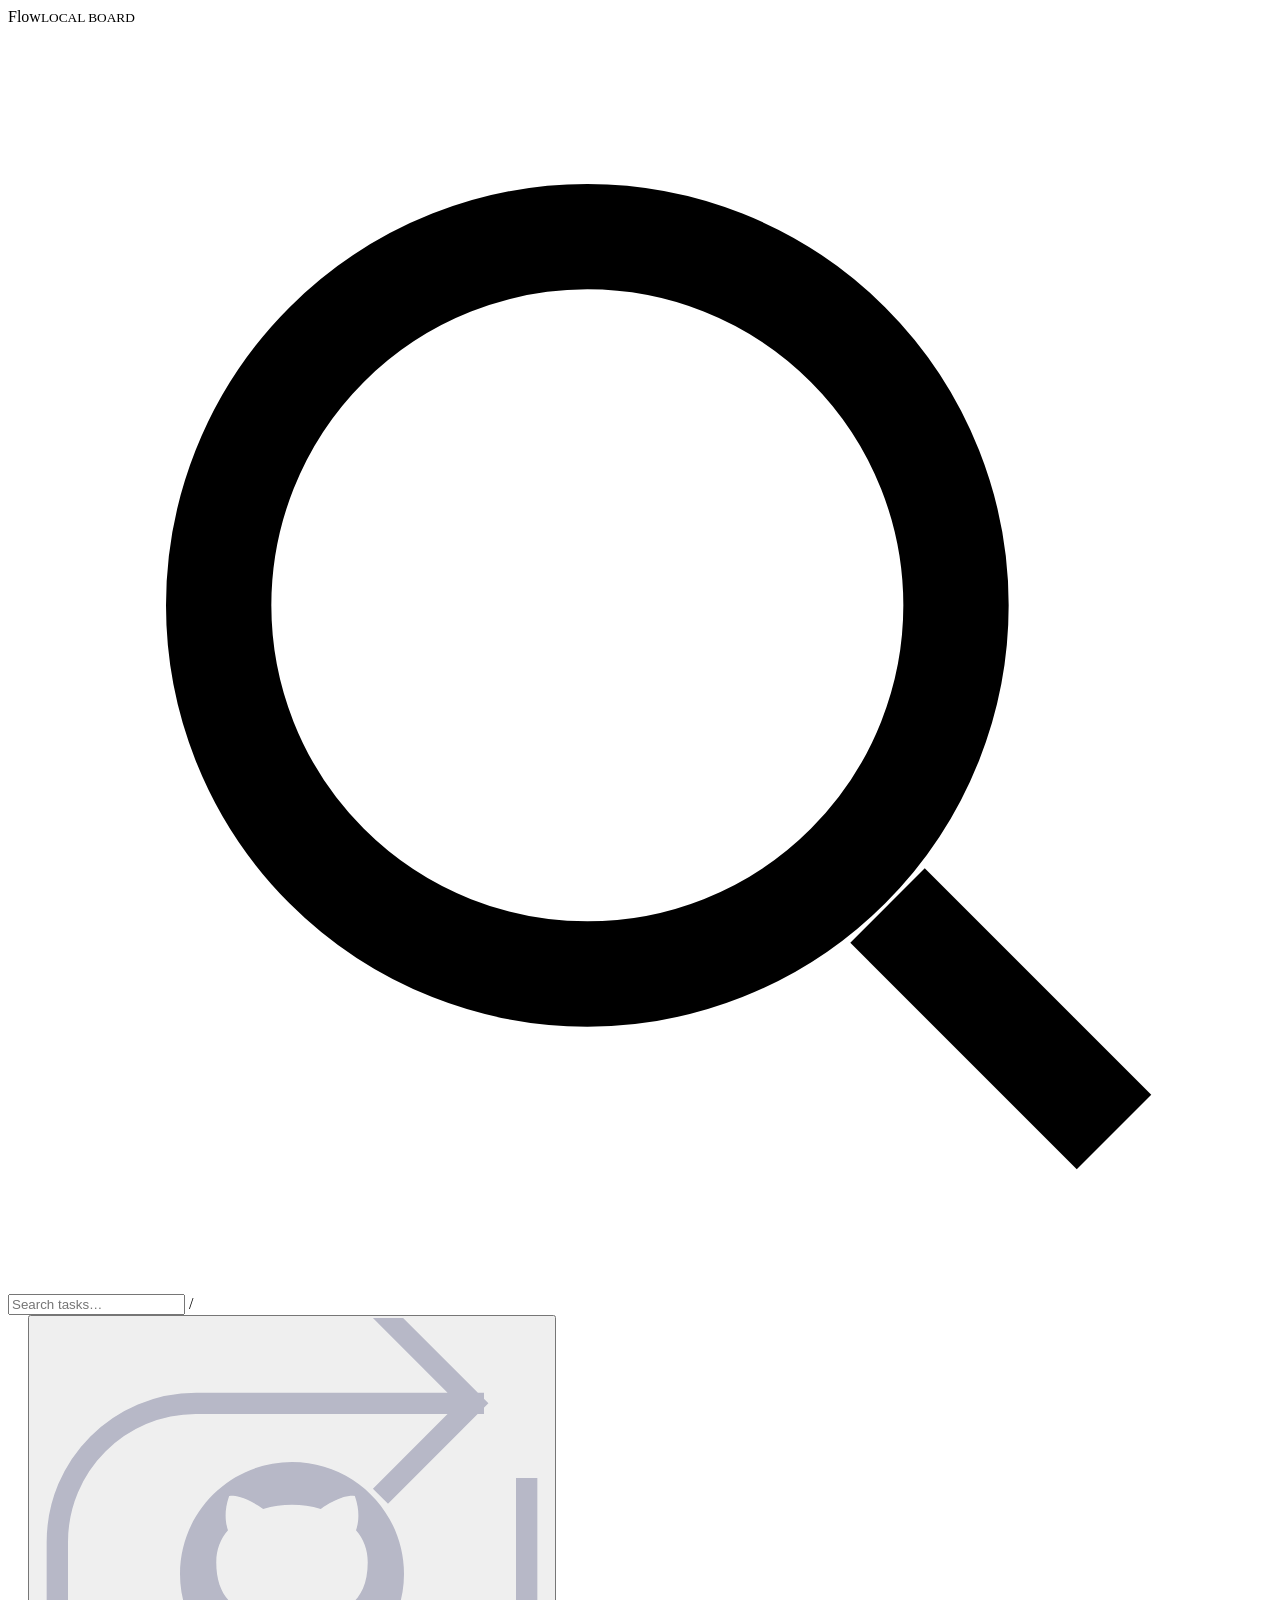
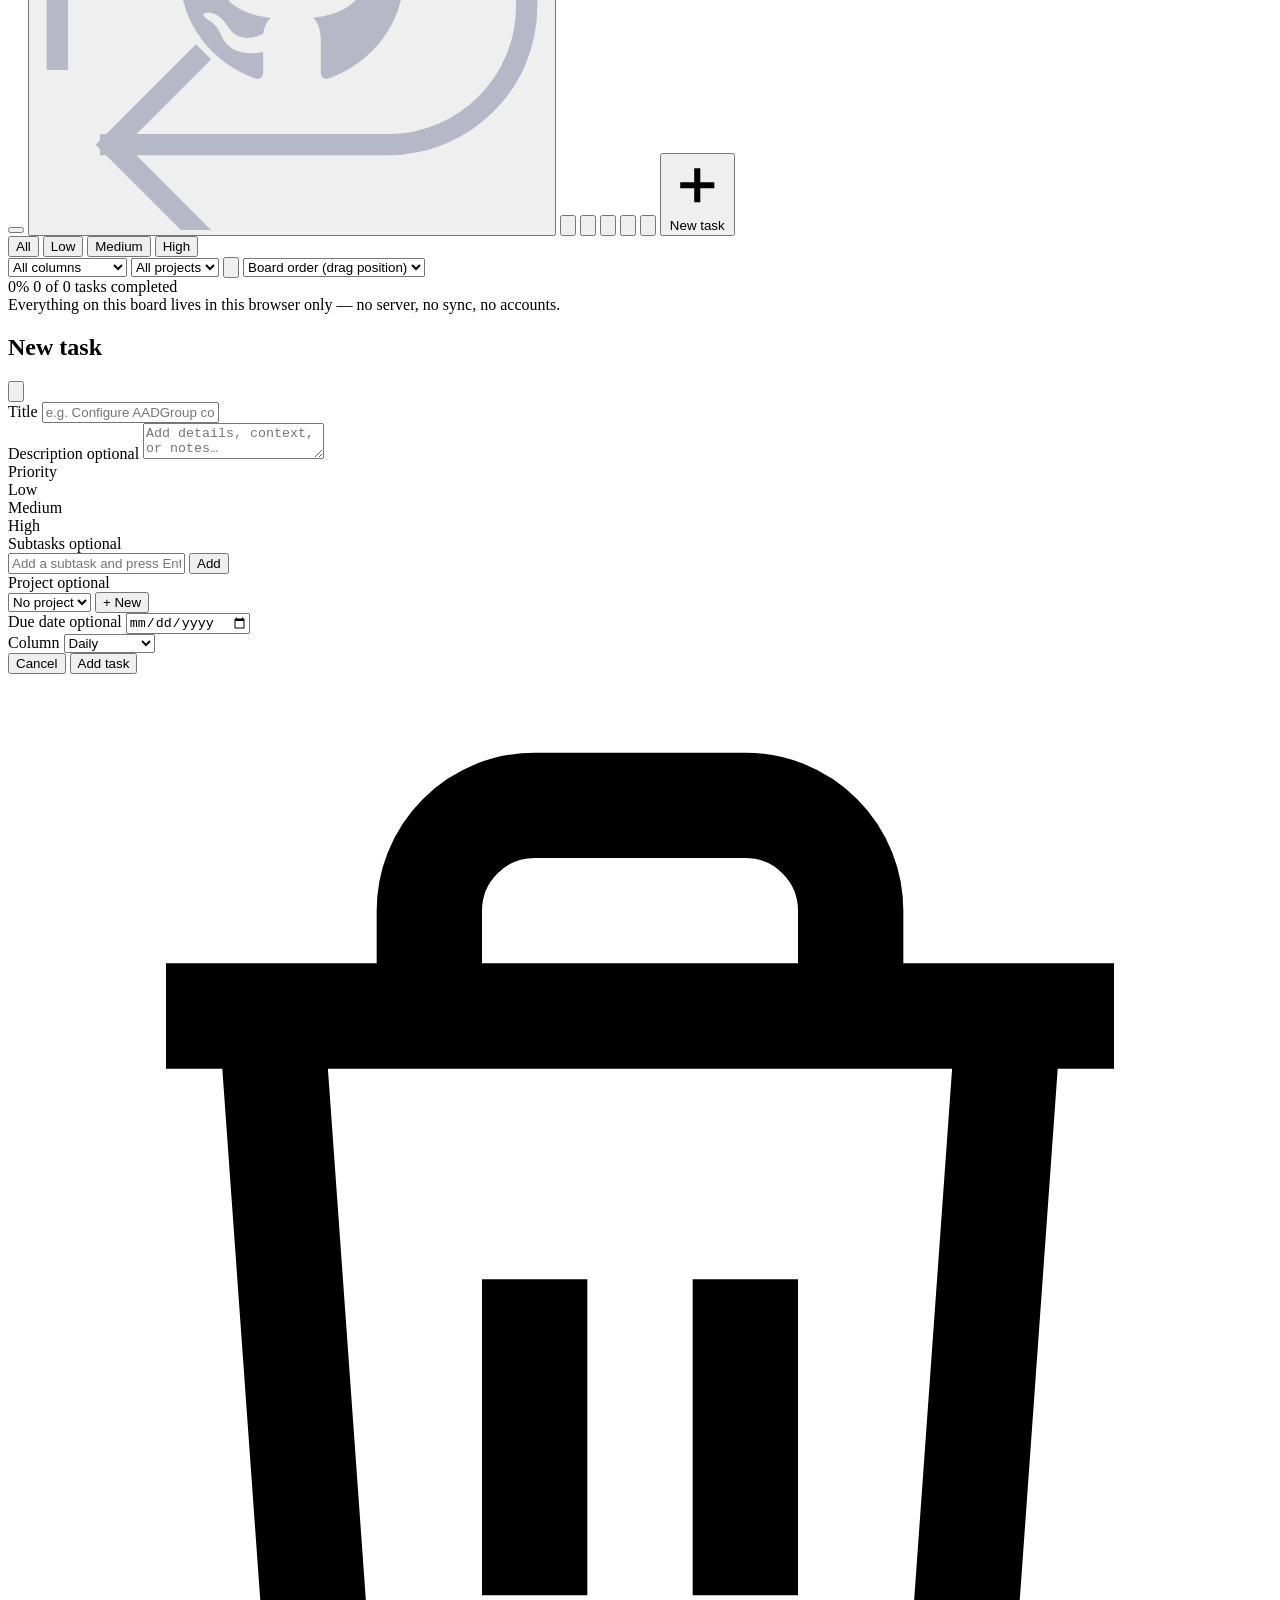
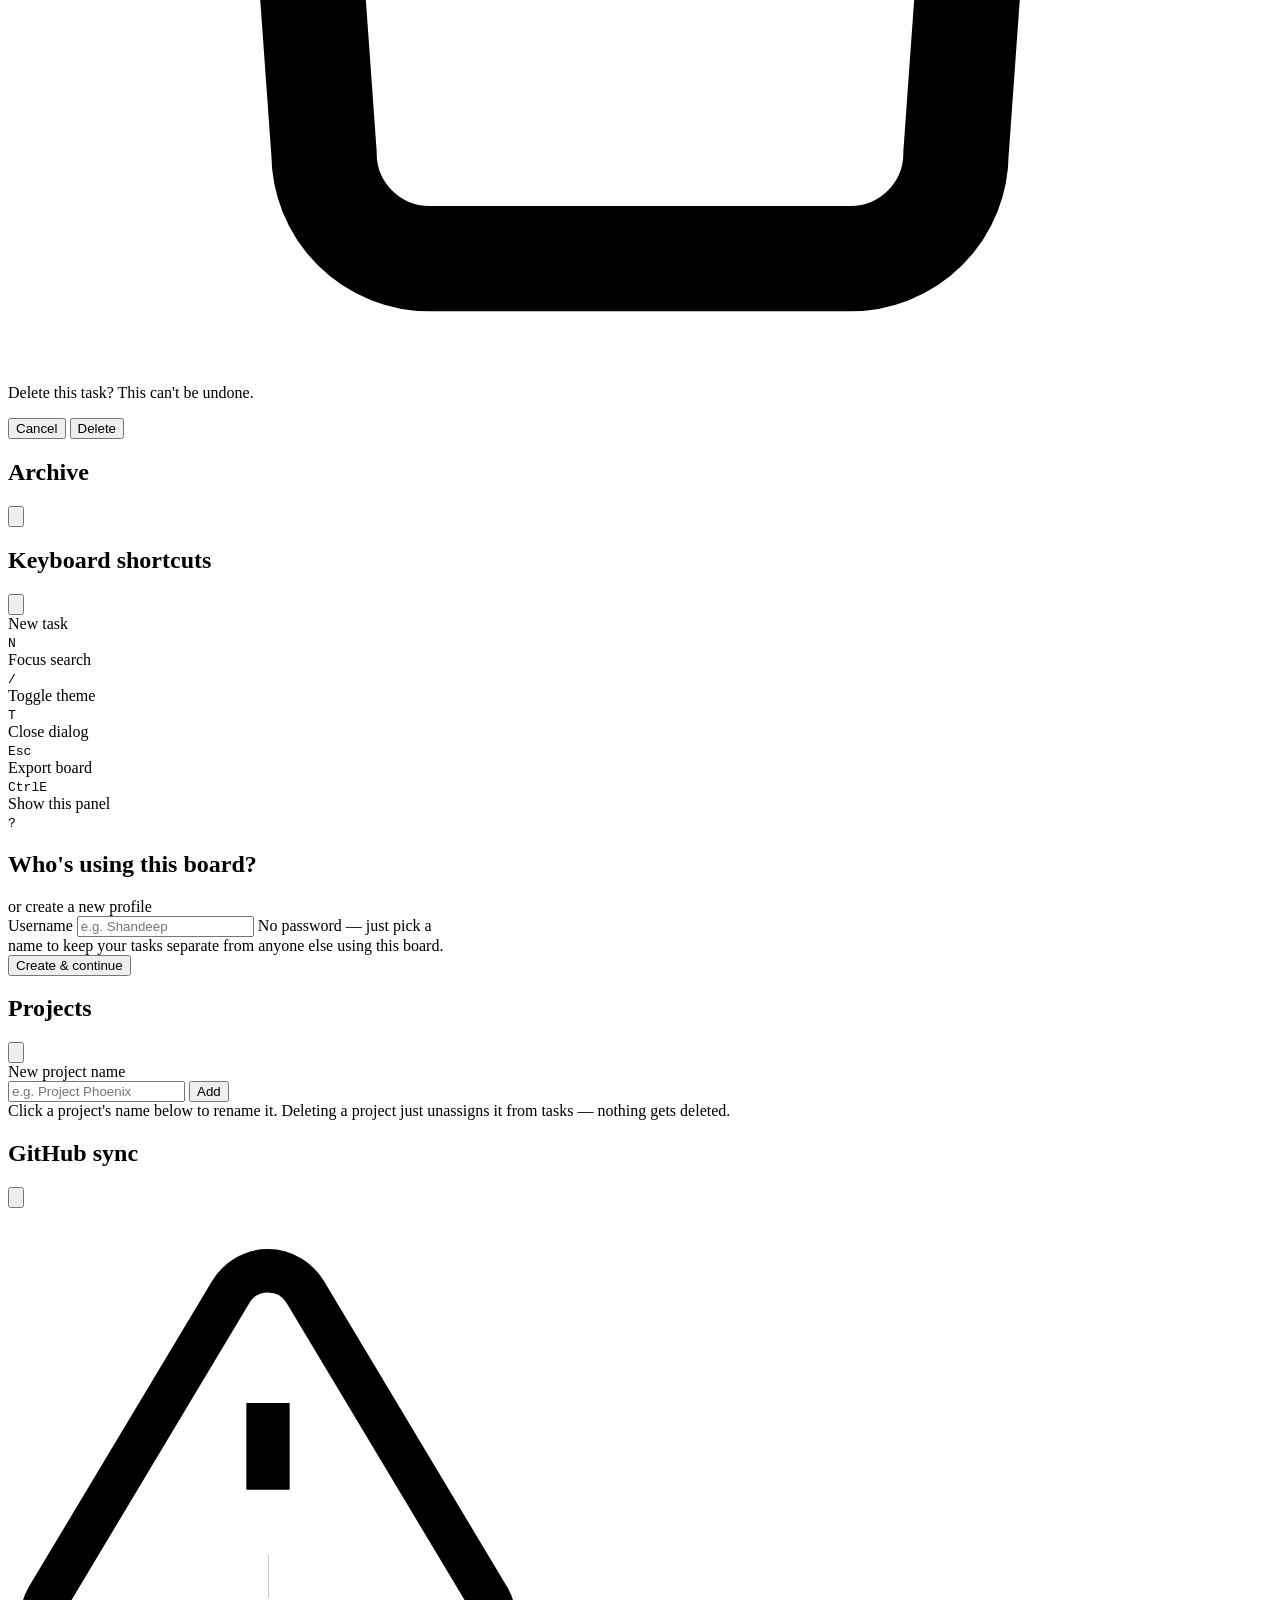
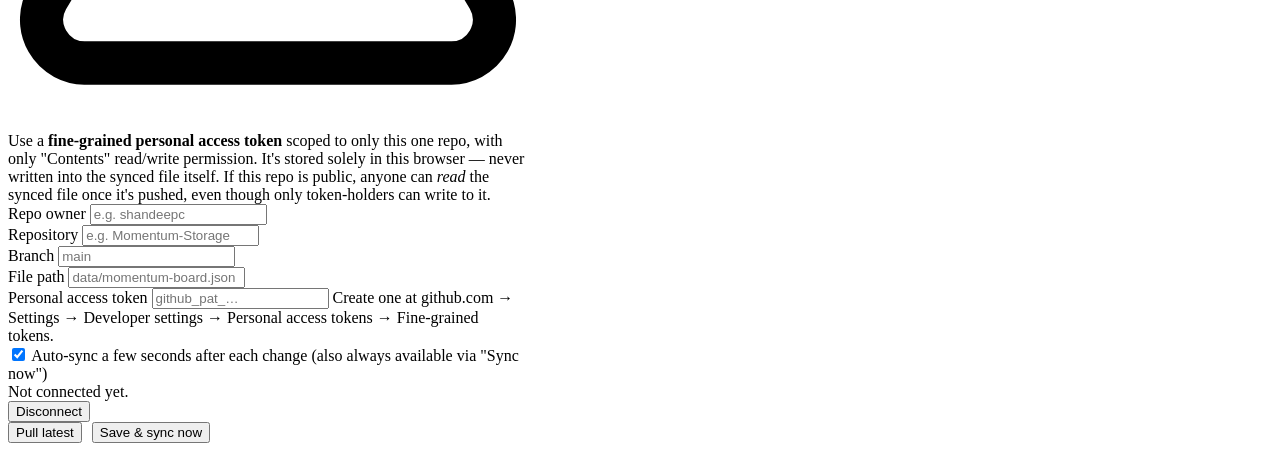
==== index.html @ 3d2cc9f2 "Add files via upload" ====
<!DOCTYPE html>
<html lang="en">
<head>
<meta charset="UTF-8">
<meta name="viewport" content="width=device-width, initial-scale=1.0, viewport-fit=cover">
<title>Flow - Daily Task Board</title>
<!-- <link rel="icon" type="image/x-icon" href="./images/favicon.ico"> -->
<meta name="description" content="A local, offline Kanban-style to-do board.">
<link rel="stylesheet" href="./style.css">
<link rel="stylesheet" href="./custom-ui.css">
</head>
<body data-theme="dark">

<!-- ============ Top bar ============ -->
<header class="topbar">
  <div class="brand"><span class="mark"></span>Flow<small>LOCAL BOARD</small></div>

  <div class="search-wrap">
    <svg viewBox="0 0 24 24" fill="none" stroke="currentColor" stroke-width="2"><circle cx="11" cy="11" r="7"/><path d="M21 21l-4.3-4.3"/></svg>
    <input type="text" id="searchInput" placeholder="Search tasks…" autocomplete="off">
    <span class="kbd-hint">/</span>
  </div>

  <div class="topbar-actions">
    <button class="profile-chip" id="profileChipBtn" title="Switch user">
      <span class="profile-avatar" id="profileChipAvatar"></span>
      <span class="pname" id="profileChipName"></span>
    </button>
    <button class="icon-btn" id="syncBtn" title="GitHub sync settings">
      <!-- <svg viewBox="0 0 24 24" fill="none" stroke="currentColor" stroke-width="2"><path d="M18.36 5.64a9 9 0 1 1-12.73 0"/><path d="M12 3v9"/></svg> -->
       <!-- <svg width="800px" height="800px" viewBox="0 0 24 24" xmlns="http://www.w3.org/2000/svg">
  <path fill="none" stroke="currentColor" stroke-width="2" d="M5,19 L16,19 C19.866,19 23,15.866 23,12 L23,9 M8,15 L4,19 L8,23 M19,5 L8,5 C4.134,5 1,8.134 1,12 L1,15 M16,1 L20,5 L16,9"/>
</svg> -->
<svg width="512" height="512" viewBox="0 0 24 24" xmlns="http://www.w3.org/2000/svg">
  <!-- Sync arrows (moved farther from the center) -->
  <path
    fill="none"
    stroke="#b7b8c7"
    stroke-width="1"
    stroke-linecap="square"
    stroke-linejoin="miter"
    d="M3.5,20
       L16.5,20
       C20.09,20 23,17.09 23,13.5
       L23,8
       M7.5,16
       L3.5,20
       L7.5,24
       M20.5,4
       L7.5,4
       C3.91,4 1,6.91 1,10.5
       L1,16
       M16.5,0
       L20.5,4
       L16.5,8"/>

  <!-- GitHub mark -->
  <g transform="translate(12 12) scale(0.05)">
    <path
      fill="#b7b8c7"
      d="
        M0,-105
        C-58,-105 -105,-58 -105,0
        C-105,46 -75,84 -34,98
        C-29,99 -27,96 -27,92
        L-27,73
        C-59,80 -66,58 -66,58
        C-71,46 -79,43 -79,43
        C-89,36 -78,36 -78,36
        C-67,37 -61,48 -61,48
        C-51,65 -35,60 -27,56
        C-26,49 -23,44 -20,41
        C-45,38 -71,29 -71,-11
        C-71,-23 -67,-33 -60,-41
        C-61,-44 -65,-56 -59,-73
        C-59,-73 -49,-76 -27,-61
        C-18,-64 -9,-65 0,-65
        C9,-65 18,-64 27,-61
        C49,-76 59,-73 59,-73
        C65,-56 61,-44 60,-41
        C67,-33 71,-23 71,-11
        C71,29 45,38 20,41
        C24,45 27,52 27,63
        L27,92
        C27,96 29,99 34,98
        C75,84 105,46 105,0
        C105,-58 58,-105 0,-105
        Z"/>
  </g>
</svg>

      <span class="sync-dot" id="syncDot"></span>
    </button>
    
    <button class="icon-btn" id="shortcutsBtn" title="Keyboard shortcuts">
      <svg viewBox="0 0 24 24" fill="none" stroke="currentColor" stroke-width="2"><rect x="2" y="5" width="20" height="14" rx="2"/><path d="M6 9h.01M10 9h.01M14 9h.01M18 9h.01M6 13h.01M18 13h.01M8 13h8"/></svg>
    </button>
    <button class="icon-btn" id="importBtn" title="Import JSON">
      <svg viewBox="0 0 24 24" fill="none" stroke="currentColor" stroke-width="2"><path d="M12 3v12"/><path d="M7 10l5 5 5-5"/><path d="M4 21h16"/></svg>
    </button>
    <button class="icon-btn" id="exportBtn" title="Export JSON">
      <svg viewBox="0 0 24 24" fill="none" stroke="currentColor" stroke-width="2"><path d="M12 21V9"/><path d="M7 14l5-5 5 5"/><path d="M4 3h16"/></svg>
    </button>
    <button class="icon-btn" id="archiveBtn" title="Archive">
      <svg viewBox="0 0 24 24" fill="none" stroke="currentColor" stroke-width="2"><rect x="2" y="4" width="20" height="5" rx="1"/><path d="M4 9v9a2 2 0 0 0 2 2h12a2 2 0 0 0 2-2V9"/><path d="M10 13h4"/></svg>
    </button>
    <button class="icon-btn" id="themeBtn" title="Toggle theme">
      <svg viewBox="0 0 24 24" fill="none" stroke="currentColor" stroke-width="2"><path d="M21 12.79A9 9 0 1 1 11.21 3 7 7 0 0 0 21 12.79z"/></svg>
    </button>
    <button class="btn primary" id="newTaskBtn">
      <svg viewBox="0 0 24 24" fill="none" stroke="currentColor" stroke-width="2.5"><path d="M12 5v14M5 12h14"/></svg>
      New task
    </button>
  </div>
</header>

<!-- ============ Toolbar (filters/sort) ============ -->
<div class="toolbar">
  <div class="seg" id="priorityFilterSeg">
    <button data-val="all" class="active">All</button>
    <button data-val="low">Low</button>
    <button data-val="medium">Medium</button>
    <button data-val="high">High</button>
  </div>

  <select class="select" id="statusFilterSelect">
    <option value="all">All columns</option>
    <option value="daily">Daily only</option>
    <option value="inprogress">In Progress only</option>
    <option value="completed">Completed only</option>
  </select>

  <select class="select" id="projectFilterSelect">
    <option value="all">All projects</option>
    <option value="none">No project</option>
  </select>
  <button class="icon-btn" id="manageProjectsBtn" title="Manage projects">
    <svg viewBox="0 0 24 24" fill="none" stroke="currentColor" stroke-width="2"><path d="M3 7v10a2 2 0 0 0 2 2h14a2 2 0 0 0 2-2V9a2 2 0 0 0-2-2h-8l-2-2H5a2 2 0 0 0-2 2z"/><path d="M12 11v4M10 13h4"/></svg>
  </button>

  <select class="select" id="sortSelect">
    <option value="manual">Board order (drag position)</option>
    <option value="created_desc">Newest created</option>
    <option value="created_asc">Oldest created</option>
    <option value="due_asc">Due date ↑</option>
    <option value="due_desc">Due date ↓</option>
    <option value="priority_desc">Priority: High → Low</option>
    <option value="priority_asc">Priority: Low → High</option>
  </select>

  <div class="toolbar-spacer"></div>
  <span class="result-count" id="resultCount"></span>
</div>

<!-- ============ Overall progress ============ -->
<div class="overall-progress" id="overallProgress">
  <div class="op-track">
    <div class="op-fill" id="opFill" style="width:0%"></div>
  </div>
  <div class="op-info">
    <span class="op-pct" id="opPct">0%</span>
    <span class="op-stats" id="opStats">0 of 0 tasks completed</span>
  </div>
</div>

<!-- ============ Board ============ -->
<main class="board-scroll">
  <div class="board" id="board">
    <!-- Columns injected by JS -->
  </div>
</main>

<div class="footer-note">Everything on this board lives in this browser only — no server, no sync, no accounts.</div>

<!-- ============ Task Modal (Add/Edit) ============ -->
<div class="modal-overlay" id="taskModalOverlay">
  <div class="modal" role="dialog" aria-modal="true">
    <div class="modal-head">
      <h2 id="taskModalTitle">New task</h2>
      <button class="icon-btn" id="taskModalClose"><svg viewBox="0 0 24 24" fill="none" stroke="currentColor" stroke-width="2"><path d="M18 6L6 18M6 6l12 12"/></svg></button>
    </div>
    <form id="taskForm">
      <div class="modal-body">
        <div class="field">
          <label for="titleInput">Title</label>
          <input type="text" id="titleInput" maxlength="120" placeholder="e.g. Configure AADGroup connector auth" required>
        </div>
        <div class="field">
          <label for="descInput">Description <span class="hint">optional</span></label>
          <textarea id="descInput" maxlength="1000" placeholder="Add details, context, or notes…"></textarea>
        </div>
        <div class="field">
          <label>Priority</label>
          <div class="pri-select" id="priSelect">
            <div class="pri-opt low" data-val="low">Low</div>
            <div class="pri-opt medium active" data-val="medium">Medium</div>
            <div class="pri-opt high" data-val="high">High</div>
          </div>
        </div>
        <div class="field">
          <label>Subtasks <span class="hint" id="subtaskProgressHint">optional</span></label>
          <div class="subtask-editor">
            <div class="subtask-list" id="subtaskList"></div>
            <div class="subtask-add-row">
              <input type="text" id="subtaskInput" maxlength="200" placeholder="Add a subtask and press Enter…">
              <button type="button" class="btn ghost" id="subtaskAddBtn">Add</button>
            </div>
          </div>
        </div>
        <div class="field">
          <label for="projectInput">Project <span class="hint">optional</span></label>
          <div class="project-field-row">
            <select id="projectInput">
              <option value="">No project</option>
            </select>
            <button type="button" class="btn ghost" id="projectAddInlineBtn">+ New</button>
          </div>
          <div class="subtask-add-row" id="projectNewRow" style="display:none;">
            <input type="text" id="newProjectInlineInput" maxlength="60" placeholder="New project name…">
            <button type="button" class="btn ghost" id="projectNewConfirmBtn">Add</button>
          </div>
        </div>
        <div class="row2">
          <div class="field">
            <label for="dueInput">Due date <span class="hint">optional</span></label>
            <input type="date" id="dueInput" placeholder="yyyy/mm/dd">
          </div>
          <div class="field">
            <label for="statusInput">Column</label>
            <select id="statusInput">
              <option value="daily">Daily</option>
              <option value="inprogress">In Progress</option>
              <option value="completed">Completed</option>
            </select>
          </div>
        </div>
        <div class="meta-readout" id="metaReadout" style="display:none;"></div>
      </div>
      <div class="modal-foot">
        <button type="button" class="btn ghost" id="taskCancelBtn">Cancel</button>
        <button type="submit" class="btn primary" id="taskSaveBtn">Add task</button>
      </div>
    </form>
  </div>
</div>

<!-- ============ Confirm Delete Modal ============ -->
<div class="modal-overlay" id="confirmModalOverlay">
  <div class="modal small" role="dialog" aria-modal="true">
    <div class="modal-body" style="padding-top:26px;">
      <div class="confirm-icon"><svg viewBox="0 0 24 24" fill="none" stroke="currentColor" stroke-width="2"><path d="M3 6h18"/><path d="M8 6V4a2 2 0 0 1 2-2h4a2 2 0 0 1 2 2v2"/><path d="M19 6l-1 14a2 2 0 0 1-2 2H8a2 2 0 0 1-2-2L5 6"/><path d="M10 11v6M14 11v6"/></svg></div>
      <p class="confirm-text" id="confirmText">Delete this task? This can't be undone.</p>
    </div>
    <div class="modal-foot" style="justify-content:center;">
      <button type="button" class="btn ghost" id="confirmCancelBtn">Cancel</button>
      <button type="button" class="btn danger" id="confirmOkBtn">Delete</button>
    </div>
  </div>
</div>

<!-- ============ Archive Modal ============ -->
<div class="modal-overlay" id="archiveModalOverlay">
  <div class="modal" role="dialog" aria-modal="true" style="max-width:600px;">
    <div class="modal-head">
      <h2>Archive</h2>
      <button class="icon-btn" id="archiveModalClose"><svg viewBox="0 0 24 24" fill="none" stroke="currentColor" stroke-width="2"><path d="M18 6L6 18M6 6l12 12"/></svg></button>
    </div>
    <div class="modal-body" id="archiveList" style="gap:10px;"></div>
  </div>
</div>

<!-- ============ Shortcuts Modal ============ -->
<div class="modal-overlay" id="shortcutsModalOverlay">
  <div class="modal small" role="dialog" aria-modal="true">
    <div class="modal-head">
      <h2>Keyboard shortcuts</h2>
      <button class="icon-btn" id="shortcutsModalClose"><svg viewBox="0 0 24 24" fill="none" stroke="currentColor" stroke-width="2"><path d="M18 6L6 18M6 6l12 12"/></svg></button>
    </div>
    <div class="modal-body">
      <div class="shortcut-grid">
        <div class="shortcut-row"><span>New task</span><div class="keys"><kbd>N</kbd></div></div>
        <div class="shortcut-row"><span>Focus search</span><div class="keys"><kbd>/</kbd></div></div>
        <div class="shortcut-row"><span>Toggle theme</span><div class="keys"><kbd>T</kbd></div></div>
        <div class="shortcut-row"><span>Close dialog</span><div class="keys"><kbd>Esc</kbd></div></div>
        <div class="shortcut-row"><span>Export board</span><div class="keys"><kbd>Ctrl</kbd><kbd>E</kbd></div></div>
        <div class="shortcut-row"><span>Show this panel</span><div class="keys"><kbd>?</kbd></div></div>
      </div>
    </div>
  </div>
</div>

<!-- ============ Profile picker (no password — just a username) ============ -->
<div class="modal-overlay" id="profileModalOverlay">
  <div class="modal" role="dialog" aria-modal="true" style="max-width:440px;">
    <div class="modal-head">
      <h2>Who's using this board?</h2>
    </div>
    <div class="modal-body">
      <div class="profile-list" id="profileList"></div>
      <div class="profile-divider">or create a new profile</div>
      <div class="field">
        <label for="newUsernameInput">Username</label>
        <input type="text" id="newUsernameInput" maxlength="40" placeholder="e.g. Shandeep" autocomplete="off">
        <span class="hint">No password — just pick a name to keep your tasks separate from anyone else using this board.</span>
      </div>
    </div>
    <div class="modal-foot">
      <button type="button" class="btn ghost" id="profileCancelBtn" style="display:none;">Cancel</button>
      <button type="button" class="btn primary" id="profileContinueBtn">Create & continue</button>
    </div>
  </div>
</div>

<!-- ============ Manage Projects ============ -->
<div class="modal-overlay" id="projectsModalOverlay">
  <div class="modal small" role="dialog" aria-modal="true">
    <div class="modal-head">
      <h2>Projects</h2>
      <button class="icon-btn" id="projectsModalClose"><svg viewBox="0 0 24 24" fill="none" stroke="currentColor" stroke-width="2"><path d="M18 6L6 18M6 6l12 12"/></svg></button>
    </div>
    <div class="modal-body">
      <div class="project-list" id="projectManageList"></div>
      <div class="field">
        <label for="newProjectNameInput">New project name</label>
        <div class="project-field-row">
          <input type="text" id="newProjectNameInput" maxlength="60" placeholder="e.g. Project Phoenix" autocomplete="off">
          <button type="button" class="btn primary" id="addProjectBtn">Add</button>
        </div>
        <span class="hint">Click a project's name below to rename it. Deleting a project just unassigns it from tasks — nothing gets deleted.</span>
      </div>
    </div>
  </div>
</div>

<input type="file" id="importFileInput" accept="application/json" style="display:none;">
<div class="toast-wrap" id="toastWrap"></div>

<!-- ============ GitHub Sync settings ============ -->
<div class="modal-overlay" id="syncModalOverlay">
  <div class="modal" role="dialog" aria-modal="true" style="max-width:520px;">
    <div class="modal-head">
      <h2>GitHub sync</h2>
      <button class="icon-btn" id="syncModalClose"><svg viewBox="0 0 24 24" fill="none" stroke="currentColor" stroke-width="2"><path d="M18 6L6 18M6 6l12 12"/></svg></button>
    </div>
    <div class="modal-body">
      <div class="sync-warning">
        <svg viewBox="0 0 24 24" fill="none" stroke="currentColor" stroke-width="2"><path d="M10.29 3.86L1.82 18a2 2 0 0 0 1.71 3h16.94a2 2 0 0 0 1.71-3L13.71 3.86a2 2 0 0 0-3.42 0z"/><path d="M12 9v4M12 17h.01"/></svg>
        <span>Use a <b>fine-grained personal access token</b> scoped to only this one repo, with only "Contents" read/write permission. It's stored solely in this browser — never written into the synced file itself. If this repo is public, anyone can <i>read</i> the synced file once it's pushed, even though only token-holders can write to it.</span>
      </div>

      <div class="row2">
        <div class="field">
          <label for="ghOwnerInput">Repo owner</label>
          <input type="text" id="ghOwnerInput" placeholder="e.g. shandeepc" autocomplete="off">
        </div>
        <div class="field">
          <label for="ghRepoInput">Repository</label>
          <input type="text" id="ghRepoInput" placeholder="e.g. Momentum-Storage" autocomplete="off">
        </div>
      </div>
      <div class="row2">
        <div class="field">
          <label for="ghBranchInput">Branch</label>
          <input type="text" id="ghBranchInput" placeholder="main" autocomplete="off">
        </div>
        <div class="field">
          <label for="ghPathInput">File path</label>
          <input type="text" id="ghPathInput" placeholder="data/momentum-board.json" autocomplete="off">
        </div>
      </div>
      <div class="field">
        <label for="ghTokenInput">Personal access token</label>
        <input type="password" id="ghTokenInput" placeholder="github_pat_…" autocomplete="off">
        <span class="hint">Create one at github.com → Settings → Developer settings → 
          Personal access tokens → Fine-grained tokens.</span>
      </div>
      <label class="sync-toggle-row">
        <input type="checkbox" id="ghAutoSyncInput" checked>
        <span>Auto-sync a few seconds after each change (also always available via "Sync now")</span>
      </label>

      <div class="sync-status-line" id="syncStatusLine">Not connected yet.</div>
    </div>
    <div class="modal-foot" style="justify-content:space-between;">
      <button type="button" class="btn danger" id="ghDisconnectBtn">Disconnect</button>
      <div style="display:flex; gap:10px;">
        <button type="button" class="btn ghost" id="ghPullBtn">Pull latest</button>
        <button type="button" class="btn primary" id="ghSaveBtn">Save & sync now</button>
      </div>
    </div>
  </div>
</div>

<script src="./custom-ui.js"></script>
<script src="./script.js"></script>
</body>
</html>
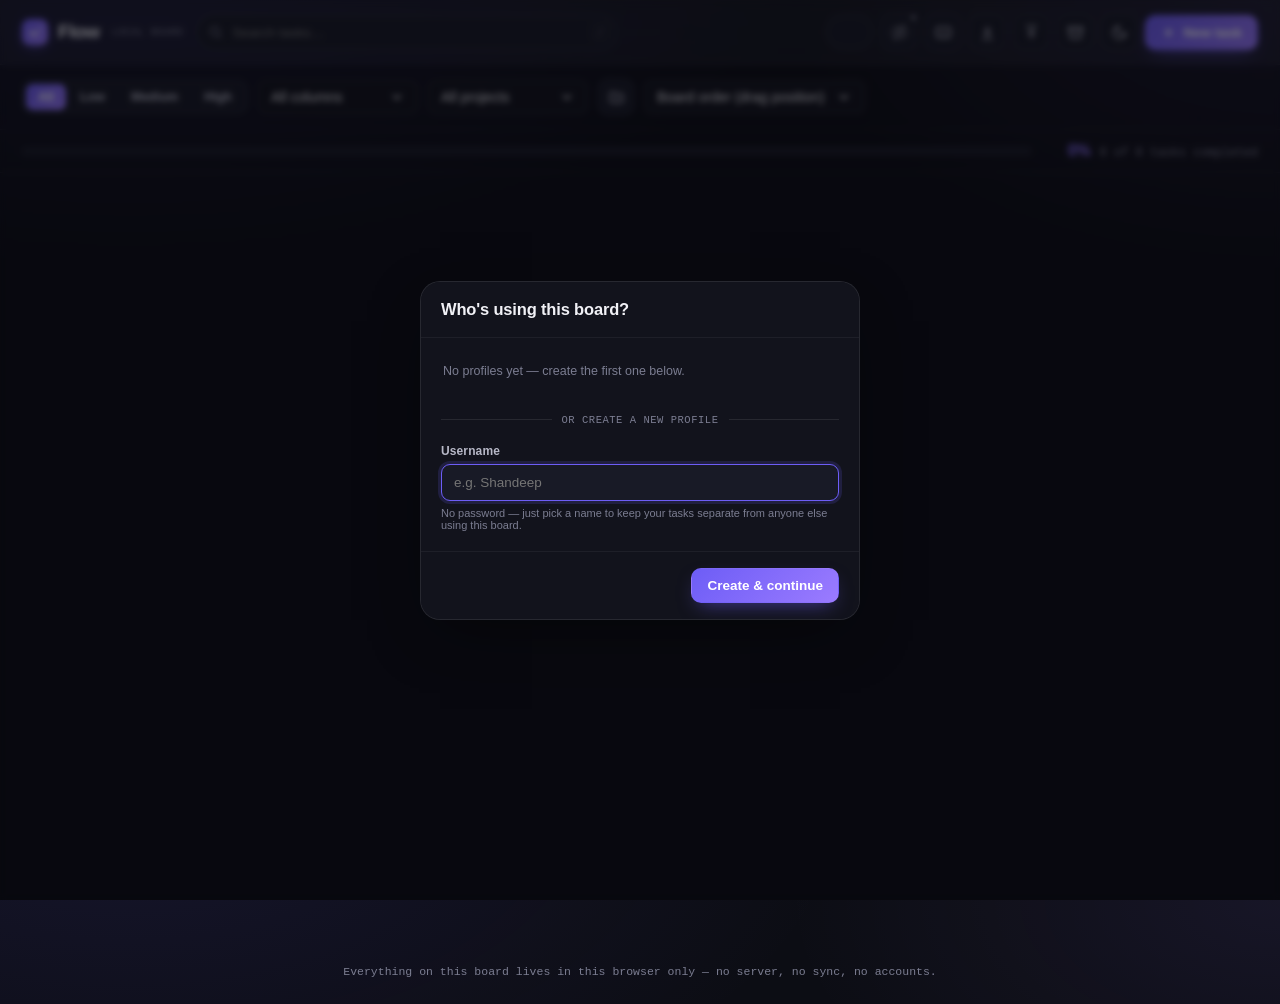
==== commit 37d0383e: "Update stylesheet and script paths in index.html" ====
--- a/index.html
+++ b/index.html
@@ -6,8 +6,8 @@
 <title>Flow - Daily Task Board</title>
 <!-- <link rel="icon" type="image/x-icon" href="./images/favicon.ico"> -->
 <meta name="description" content="A local, offline Kanban-style to-do board.">
-<link rel="stylesheet" href="./style.css">
-<link rel="stylesheet" href="./custom-ui.css">
+<link rel="stylesheet" href="./css/style.css">
+<link rel="stylesheet" href="./css/custom-ui.css">
 </head>
 <body data-theme="dark">
 
@@ -391,7 +391,7 @@
   </div>
 </div>
 
-<script src="./custom-ui.js"></script>
-<script src="./script.js"></script>
+<script src="./js/custom-ui.js"></script>
+<script src="./js/script.js"></script>
 </body>
 </html>
--- a/css/style.css
+++ b/css/style.css
@@ -0,0 +1,766 @@
+/* ============================================================
+   FLOW — Design tokens
+   A quiet, premium productivity surface. Deep indigo/violet
+   system on dark, soft neutral on light. Priority is the only
+   place color gets loud.
+   ============================================================ */
+:root{
+  --accent-1:#6D5DF6;
+  --accent-2:#9B7BFF;
+  --accent-grad: linear-gradient(135deg, var(--accent-1), var(--accent-2));
+
+  --low:#1FBF88;
+  --med:#F5A623;
+  --high:#F0475C;
+
+  --low-bg: rgba(31,191,136,.14);
+  --med-bg: rgba(245,166,35,.14);
+  --high-bg: rgba(240,71,92,.14);
+
+  --radius-sm: 8px;
+  --radius-md: 14px;
+  --radius-lg: 20px;
+
+  --font-display: -apple-system, "Segoe UI Variable", "Segoe UI", "Helvetica Neue", Arial, sans-serif;
+  --font-body: -apple-system, "Segoe UI", "Helvetica Neue", Arial, sans-serif;
+  --font-mono: "SF Mono", "Cascadia Code", "JetBrains Mono", Consolas, "Courier New", monospace;
+
+  --dur-fast: 140ms;
+  --dur-med: 240ms;
+  --ease: cubic-bezier(.22,.68,0,1);
+}
+
+[data-theme="dark"]{
+  --bg-0:#0C0D14;
+  --bg-1:#12131C;
+  --bg-2:#181A26;
+  --glass: rgba(255,255,255,.045);
+  --glass-strong: rgba(255,255,255,.08);
+  --border: rgba(255,255,255,.09);
+  --border-soft: rgba(255,255,255,.05);
+  --text-0:#F1F1F6;
+  --text-1:#B7B8C7;
+  --text-2:#7B7D91;
+  --shadow: 0 20px 60px -20px rgba(0,0,0,.6);
+  --shadow-sm: 0 8px 24px -12px rgba(0,0,0,.5);
+  color-scheme: dark;
+}
+
+[data-theme="light"]{
+  --bg-0:#F3F3F8;
+  --bg-1:#FFFFFF;
+  --bg-2:#F8F8FC;
+  --glass: rgba(255,255,255,.7);
+  --glass-strong: rgba(255,255,255,.9);
+  --border: rgba(20,20,40,.08);
+  --border-soft: rgba(20,20,40,.05);
+  --text-0:#191A23;
+  --text-1:#5C5D6E;
+  --text-2:#9394A3;
+  --shadow: 0 20px 50px -22px rgba(30,20,70,.22);
+  --shadow-sm: 0 8px 20px -10px rgba(30,20,70,.15);
+  color-scheme: light;
+}
+
+*{box-sizing:border-box;}
+html,body{height:100%;}
+body{
+  margin:0;
+  background:
+    radial-gradient(1200px 600px at 10% -10%, rgba(109,93,246,.10), transparent 60%),
+    radial-gradient(900px 500px at 100% 0%, rgba(155,123,255,.08), transparent 55%),
+    var(--bg-0);
+  color:var(--text-0);
+  font-family:var(--font-body);
+  -webkit-font-smoothing:antialiased;
+  min-height:100vh;
+  transition:background var(--dur-med) var(--ease), color var(--dur-med) var(--ease);
+}
+@media (prefers-reduced-motion: reduce){
+  *{animation-duration:.001ms !important; transition-duration:.001ms !important;}
+}
+
+button{font-family:inherit;}
+a{color:inherit;}
+
+::selection{ background: var(--accent-1); color:#fff; }
+
+/* Scrollbars */
+::-webkit-scrollbar{ width:9px; height:9px; }
+::-webkit-scrollbar-track{ background:transparent; }
+::-webkit-scrollbar-thumb{ background:var(--border); border-radius:99px; }
+::-webkit-scrollbar-thumb:hover{ background:var(--text-2); }
+
+/* ============ Top bar ============ */
+.topbar{
+  position:sticky; top:0; z-index:40;
+  display:flex; align-items:center; gap:14px;
+  padding:14px 22px;
+  backdrop-filter:blur(16px) saturate(140%);
+  -webkit-backdrop-filter:blur(16px) saturate(140%);
+  background:var(--glass);
+  border-bottom:1px solid var(--border-soft);
+}
+.brand{
+  display:flex; align-items:center; gap:10px;
+  font-family:var(--font-display);
+  font-weight:800; font-size:19px; letter-spacing:-.02em;
+  white-space:nowrap;
+}
+.brand .mark{
+  width:26px; height:26px; border-radius:8px;
+  background:var(--accent-grad);
+  position:relative; flex:none;
+  box-shadow:0 4px 14px -4px rgba(109,93,246,.7);
+}
+.brand .mark::after{
+  content:"";
+  position:absolute; inset:7px;
+  border-radius:3px;
+  background:rgba(255,255,255,.9);
+  clip-path:polygon(0 45%,35% 45%,50% 70%,100% 10%,100% 25%,50% 90%,0 55%);
+}
+.brand small{
+  font-family:var(--font-mono); font-weight:500; font-size:10.5px;
+  color:var(--text-2); letter-spacing:.02em; margin-left:2px;
+}
+
+.search-wrap{
+  flex:1; max-width:420px;
+  position:relative;
+}
+.search-wrap input{
+  width:100%;
+  padding:9px 12px 9px 34px;
+  border-radius:99px;
+  border:1px solid var(--border);
+  background:var(--bg-2);
+  color:var(--text-0);
+  font-size:13.5px;
+  outline:none;
+  transition:border-color var(--dur-fast), box-shadow var(--dur-fast);
+}
+.search-wrap input:focus{
+  border-color:var(--accent-1);
+  box-shadow:0 0 0 3px rgba(109,93,246,.18);
+}
+.search-wrap svg{
+  position:absolute; left:11px; top:50%; transform:translateY(-50%);
+  width:15px; height:15px; color:var(--text-2); pointer-events:none;
+}
+.kbd-hint{
+  position:absolute; right:8px; top:50%; transform:translateY(-50%);
+  font-family:var(--font-mono); font-size:10.5px; color:var(--text-2);
+  border:1px solid var(--border); border-radius:5px; padding:1.5px 5px;
+  pointer-events:none;
+}
+
+.topbar-actions{ display:flex; align-items:center; gap:8px; margin-left:auto; }
+
+.icon-btn{
+  display:inline-flex; align-items:center; justify-content:center;
+  width:36px; height:36px; border-radius:10px;
+  border:1px solid var(--border);
+  background:var(--bg-2);
+  color:var(--text-1);
+  cursor:pointer;
+  position:relative;
+  transition:transform var(--dur-fast) var(--ease), background var(--dur-fast), color var(--dur-fast), border-color var(--dur-fast);
+}
+.icon-btn:hover{ color:var(--text-0); background:var(--glass-strong); border-color:var(--accent-1); }
+.icon-btn:active{ transform:scale(.92); }
+.icon-btn svg{ width:17px; height:17px; }
+
+.sync-dot{
+  position:absolute; top:-2px; right:-2px;
+  width:9px; height:9px; border-radius:50%;
+  background:var(--text-2); border:2px solid var(--bg-1);
+  transition:background var(--dur-fast);
+}
+.sync-dot.synced{ background:var(--low); }
+.sync-dot.syncing{ background:var(--med); animation: sync-pulse 1s ease-in-out infinite; }
+.sync-dot.error{ background:var(--high); }
+@keyframes sync-pulse{ 0%,100%{opacity:1;} 50%{opacity:.35;} }
+
+.btn{
+  display:inline-flex; align-items:center; gap:7px;
+  padding:9px 15px;
+  border-radius:10px;
+  border:1px solid var(--border);
+  background:var(--bg-2);
+  color:var(--text-0);
+  font-size:13.5px; font-weight:600;
+  cursor:pointer;
+  transition:transform var(--dur-fast) var(--ease), background var(--dur-fast), border-color var(--dur-fast);
+  white-space:nowrap;
+}
+.btn:hover{ border-color:var(--accent-1); }
+.btn:active{ transform:scale(.96); }
+.btn.primary{
+  background:var(--accent-grad);
+  border-color:transparent;
+  color:#fff;
+  box-shadow:0 8px 20px -8px rgba(109,93,246,.6);
+}
+.btn.primary:hover{ filter:brightness(1.07); }
+.btn.ghost{ background:transparent; }
+.btn.danger{ color:var(--high); border-color:var(--high); background:transparent; }
+.btn.danger:hover{ background:var(--high-bg); }
+.btn svg{ width:15px; height:15px; }
+.btn:disabled{ opacity:.4; cursor:not-allowed; pointer-events:none; }
+
+/* ============ Sub toolbar ============ */
+.toolbar{
+  display:flex; flex-wrap:wrap; align-items:center; gap:10px;
+  padding:14px 22px;
+  border-bottom:1px solid var(--border-soft);
+}
+.seg{
+  display:flex; gap:2px;
+  background:var(--bg-2);
+  border:1px solid var(--border);
+  border-radius:10px; padding:3px;
+}
+.seg button{
+  border:none; background:transparent; cursor:pointer;
+  padding:6px 12px; border-radius:7px;
+  font-size:12.5px; font-weight:600; color:var(--text-1);
+  transition:all var(--dur-fast) var(--ease);
+}
+.seg button.active{ background:var(--accent-grad); color:#fff; }
+
+select.select{
+  padding:8px 30px 8px 12px;
+  border-radius:9px; border:1px solid var(--border);
+  background:var(--bg-2) url('data:image/svg+xml;utf8,<svg xmlns="http://www.w3.org/2000/svg" width="12" height="12" viewBox="0 0 24 24" fill="none" stroke="%237B7D91" stroke-width="2.5"><path d="M6 9l6 6 6-6"/></svg>') no-repeat right 10px center;
+  color:var(--text-0); font-size:12.5px; font-weight:600;
+  appearance:none; -webkit-appearance:none; cursor:pointer;
+  transition:border-color var(--dur-fast);
+}
+select.select:focus{ outline:none; border-color:var(--accent-1); }
+
+.toolbar-spacer{ flex:1; }
+.result-count{ font-size:12px; color:var(--text-2); font-family:var(--font-mono); }
+
+/* ============ Overall progress ============ */
+.overall-progress{
+  display:flex; align-items:center; gap:16px;
+  padding:12px 22px;
+  border-bottom:1px solid var(--border-soft);
+}
+.op-track{
+  flex:1; height:8px; border-radius:99px;
+  background:var(--bg-2); border:1px solid var(--border-soft);
+  overflow:hidden;
+  position:relative;
+}
+.op-fill{
+  height:100%; border-radius:99px;
+  background:var(--accent-grad);
+  box-shadow:0 0 12px -2px rgba(109,93,246,.7);
+  transition:width var(--dur-med) var(--ease);
+  position:relative;
+}
+.op-fill.complete{ background:linear-gradient(135deg, var(--low), #38D9A9); box-shadow:0 0 12px -2px rgba(31,191,136,.7); }
+.op-info{
+  display:flex; align-items:baseline; gap:9px; flex:none; white-space:nowrap;
+}
+.op-pct{
+  font-family:var(--font-display); font-weight:800; font-size:16px;
+  letter-spacing:-.01em; min-width:44px; text-align:right;
+  background:var(--accent-grad); -webkit-background-clip:text; background-clip:text; color:transparent;
+}
+.op-pct.complete{ background:linear-gradient(135deg, var(--low), #38D9A9); -webkit-background-clip:text; background-clip:text; }
+.op-stats{ font-size:12px; color:var(--text-2); font-family:var(--font-mono); }
+@media (max-width:640px){
+  .overall-progress{ padding:10px 14px; gap:10px; }
+  .op-stats{ display:none; }
+}
+
+/* ============ Board ============ */
+.board-scroll{
+  padding:20px; padding-top:16px;
+  overflow-x:auto;
+  min-height:calc(100vh - 118px);
+}
+.board{
+  display:grid;
+  grid-template-columns:repeat(3, minmax(300px, 1fr));
+  gap:18px;
+  align-items:start;
+  min-width:960px;
+}
+@media (max-width: 900px){
+  .board{ min-width:0; grid-template-columns:1fr; }
+  .board-scroll{ overflow-x:visible; }
+}
+.board.single-col{
+  grid-template-columns:minmax(0, 640px);
+  min-width:0;
+  justify-content:center;
+}
+
+.column{
+  background:var(--glass);
+  border:1px solid var(--border-soft);
+  border-radius:var(--radius-lg);
+  display:flex; flex-direction:column;
+  max-height:calc(100vh - 150px);
+  min-height:220px;
+  transition:background var(--dur-fast), box-shadow var(--dur-fast);
+}
+.column.drop-hover{
+  box-shadow:0 0 0 2px var(--accent-1) inset, var(--shadow);
+  background:var(--glass-strong);
+}
+.column-head{
+  display:flex; align-items:center; gap:9px;
+  padding:16px 16px 12px 18px;
+}
+.col-dot{ width:9px; height:9px; border-radius:50%; flex:none; }
+.col-dot.daily{ background:#5FA8FF; }
+.col-dot.inprogress{ background:#F5A623; }
+.col-dot.completed{ background:#1FBF88; }
+.column-title{
+  font-family:var(--font-display); font-weight:700; font-size:14.5px;
+  letter-spacing:-.01em;
+}
+.column-count{
+  font-family:var(--font-mono); font-size:11px; font-weight:600;
+  color:var(--text-2);
+  background:var(--bg-2); border:1px solid var(--border);
+  border-radius:99px; padding:1px 8px;
+  margin-left:2px;
+}
+.column-progress{
+  height:3px; margin:0 16px 12px 18px;
+  background:var(--border-soft); border-radius:99px; overflow:hidden;
+}
+.column-progress > div{
+  height:100%; background:var(--accent-grad); border-radius:99px;
+  transition:width var(--dur-med) var(--ease);
+}
+.column-actions{ margin-left:auto; display:flex; gap:4px; padding-right:4px; }
+
+.tasklist{
+  flex:1; overflow-y:auto;
+  padding:2px 12px 14px 14px;
+  display:flex; flex-direction:column; gap:10px;
+  min-height:80px;
+}
+
+.empty-col{
+  display:flex; flex-direction:column; align-items:center; justify-content:center;
+  gap:6px; padding:34px 16px; color:var(--text-2); text-align:center;
+  border:1.5px dashed var(--border); border-radius:var(--radius-md);
+  margin:4px 2px;
+}
+.empty-col svg{ width:26px; height:26px; opacity:.5; }
+.empty-col span{ font-size:12.5px; }
+
+/* ============ Card ============ */
+.card{
+  background:var(--bg-1);
+  border:1px solid var(--border);
+  border-left:3px solid var(--text-2);
+  border-radius:var(--radius-md);
+  padding:12px 13px;
+  cursor:grab;
+  box-shadow:var(--shadow-sm);
+  transition:transform var(--dur-fast) var(--ease), box-shadow var(--dur-fast) var(--ease), opacity var(--dur-fast), border-color var(--dur-fast);
+  animation: card-in var(--dur-med) var(--ease);
+  touch-action:none;
+  position:relative;
+  -webkit-user-drag:none; user-drag:none;
+  -webkit-user-select:none; user-select:none;
+}
+@keyframes card-in{ from{ opacity:0; transform:translateY(6px) scale(.98);} to{opacity:1; transform:none;} }
+.card.priority-low{ border-left-color:var(--low); }
+.card.priority-medium{ border-left-color:var(--med); }
+.card.priority-high{ border-left-color:var(--high); }
+
+.card:hover{ transform:translateY(-2px); box-shadow:var(--shadow); border-color:var(--accent-1); }
+.card.dragging{
+  opacity:.35;
+}
+.card.drag-ghost{
+  position:fixed; z-index:999; pointer-events:none;
+  box-shadow:0 24px 50px -12px rgba(0,0,0,.5);
+  transform:rotate(2deg) scale(1.03);
+  cursor:grabbing;
+  width:var(--ghost-w);
+}
+
+.card-top{ display:flex; align-items:flex-start; gap:8px; }
+.card-title{
+  font-weight:700; font-size:14px; line-height:1.35; flex:1;
+  word-break:break-word;
+}
+.card.done .card-title{ text-decoration:line-through; color:var(--text-2); }
+.pri-chip{
+  font-size:10px; font-weight:800; letter-spacing:.03em; text-transform:uppercase;
+  padding:2.5px 7px; border-radius:6px; white-space:nowrap; flex:none;
+}
+.pri-chip.priority-low{ color:var(--low); background:var(--low-bg); }
+.pri-chip.priority-medium{ color:var(--med); background:var(--med-bg); }
+.pri-chip.priority-high{ color:var(--high); background:var(--high-bg); }
+
+.card-desc{
+  font-size:12.5px; color:var(--text-1); margin-top:6px; line-height:1.5;
+  display:-webkit-box; -webkit-line-clamp:2; -webkit-box-orient:vertical; overflow:hidden;
+}
+
+.card-meta{
+  display:flex; flex-wrap:wrap; align-items:center; gap:6px 10px;
+  margin-top:10px; font-size:11px; color:var(--text-2); font-family:var(--font-mono);
+}
+.card-meta .meta-item{ display:flex; align-items:center; gap:4px; }
+.card-meta svg{ width:12px; height:12px; }
+.due-chip{ padding:1.5px 6px; border-radius:5px; background:var(--bg-2); }
+.due-chip.overdue{ color:var(--high); background:var(--high-bg); font-weight:700; }
+.due-chip.today{ color:var(--med); background:var(--med-bg); font-weight:700; }
+
+.completion-box{
+  margin-top:10px; padding:8px 10px;
+  background:var(--low-bg); border-radius:9px;
+  font-size:11px; color:var(--low); font-family:var(--font-mono);
+  line-height:1.6;
+}
+.completion-box b{ color:var(--text-0); font-family:var(--font-body); }
+
+.card-actions{
+  display:flex; gap:5px; margin-top:10px;
+  transition:opacity var(--dur-fast), transform var(--dur-fast);
+}
+/* Reveal-on-hover only for devices that actually support hover (desktop/mouse).
+   Touch devices always show the actions since there's no hover state to reveal them. */
+@media (hover: hover) and (pointer: fine){
+  .card-actions{ opacity:0; transform:translateY(2px); }
+  .card:hover .card-actions, .card:focus-within .card-actions{ opacity:1; transform:none; }
+}
+.card-actions button{
+  flex:1;
+  display:flex; align-items:center; justify-content:center; gap:5px;
+  padding:6px 8px; font-size:11.5px; font-weight:600;
+  border-radius:7px; border:1px solid var(--border); background:var(--bg-2);
+  color:var(--text-1); cursor:pointer;
+  transition:all var(--dur-fast);
+}
+.card-actions button:hover{ color:var(--text-0); border-color:var(--accent-1); }
+.card-actions button.danger:hover{ color:var(--high); border-color:var(--high); background:var(--high-bg); }
+.card-actions svg{ width:13px; height:13px; }
+
+/* ============ Modal ============ */
+.modal-overlay{
+  position:fixed; inset:0; z-index:100;
+  background:rgba(6,6,12,.55);
+  backdrop-filter:blur(3px);
+  display:flex; align-items:center; justify-content:center;
+  padding:20px;
+  opacity:0; pointer-events:none;
+  transition:opacity var(--dur-med) var(--ease);
+}
+.modal-overlay.open{ opacity:1; pointer-events:auto; }
+.modal{
+  background:var(--bg-1);
+  border:1px solid var(--border);
+  border-radius:var(--radius-lg);
+  width:100%; max-width:520px;
+  max-height:88vh; overflow-y:auto;
+  box-shadow:var(--shadow);
+  transform:translateY(14px) scale(.97);
+  transition:transform var(--dur-med) var(--ease);
+}
+.modal-overlay.open .modal{ transform:none; }
+.modal.small{ max-width:400px; }
+.modal-head{
+  display:flex; align-items:center; gap:10px;
+  padding:18px 20px; border-bottom:1px solid var(--border-soft);
+  position:sticky; top:0; background:var(--bg-1); z-index:2;
+}
+.modal-head h2{ font-family:var(--font-display); font-size:16.5px; margin:0; letter-spacing:-.01em; }
+.modal-head .icon-btn{ margin-left:auto; }
+.modal-body{ padding:20px; display:flex; flex-direction:column; gap:16px; }
+.modal-foot{
+  display:flex; gap:10px; justify-content:flex-end;
+  padding:16px 20px; border-top:1px solid var(--border-soft);
+  position:sticky; bottom:0; background:var(--bg-1);
+}
+
+.field{ display:flex; flex-direction:column; gap:6px; }
+.field label{ font-size:12px; font-weight:700; color:var(--text-1); letter-spacing:.01em; }
+.field .hint{ font-size:11px; color:var(--text-2); font-weight:500; }
+.field input[type=text], .field input[type=date], .field textarea, .field select{
+  width:100%; padding:10px 12px;
+  border-radius:9px; border:1px solid var(--border);
+  background:var(--bg-2); color:var(--text-0);
+  font-size:13.5px; font-family:inherit; outline:none;
+  transition:border-color var(--dur-fast), box-shadow var(--dur-fast);
+}
+.field textarea{ resize:vertical; min-height:76px; line-height:1.5; }
+.field input:focus, .field textarea:focus, .field select:focus{
+  border-color:var(--accent-1); box-shadow:0 0 0 3px rgba(109,93,246,.16);
+}
+.row2{ display:grid; grid-template-columns:1fr 1fr; gap:12px; }
+@media (max-width:480px){ .row2{ grid-template-columns:1fr; } }
+
+.sync-warning{
+  display:flex; gap:10px; align-items:flex-start;
+  padding:12px 13px; border-radius:11px;
+  background:var(--med-bg); border:1px solid rgba(245,166,35,.3);
+  font-size:12px; line-height:1.55; color:var(--text-1);
+}
+.sync-warning svg{ width:18px; height:18px; flex:none; color:var(--med); margin-top:1px; }
+.sync-warning b{ color:var(--text-0); }
+
+.sync-toggle-row{
+  display:flex; align-items:center; gap:9px;
+  font-size:12.5px; color:var(--text-1); cursor:pointer;
+}
+.sync-toggle-row input{ accent-color:var(--accent-1); cursor:pointer; width:15px; height:15px; flex:none; }
+
+.sync-status-line{
+  font-size:11.5px; font-family:var(--font-mono); color:var(--text-2);
+  padding:9px 12px; background:var(--bg-2); border-radius:9px; border:1px solid var(--border-soft);
+}
+.sync-status-line.ok{ color:var(--low); }
+.sync-status-line.err{ color:var(--high); }
+
+.pri-select{ display:flex; gap:8px; }
+.pri-opt{
+  flex:1; text-align:center; padding:9px 4px; border-radius:9px;
+  border:1.5px solid var(--border); cursor:pointer;
+  font-size:12.5px; font-weight:700; color:var(--text-1);
+  transition:all var(--dur-fast) var(--ease);
+  user-select:none;
+}
+.pri-opt.low.active{ border-color:var(--low); background:var(--low-bg); color:var(--low); }
+.pri-opt.medium.active{ border-color:var(--med); background:var(--med-bg); color:var(--med); }
+.pri-opt.high.active{ border-color:var(--high); background:var(--high-bg); color:var(--high); }
+
+.meta-readout{
+  display:flex; flex-wrap:wrap; gap:14px;
+  padding:11px 13px; background:var(--bg-2); border-radius:10px;
+  font-size:11.5px; color:var(--text-2); font-family:var(--font-mono);
+}
+.meta-readout b{ color:var(--text-1); font-family:var(--font-body); font-weight:700; }
+
+/* ============ Subtasks — modal editor ============ */
+.subtask-editor{
+  border:1px solid var(--border); border-radius:10px; padding:10px;
+  background:var(--bg-2);
+}
+.subtask-list{
+  display:flex; flex-direction:column; gap:6px;
+  margin-bottom:8px; max-height:180px; overflow-y:auto;
+}
+.subtask-empty{ font-size:12px; color:var(--text-2); padding:4px 2px; }
+.subtask-row{
+  display:flex; align-items:center; gap:8px;
+  background:var(--bg-1); border:1px solid var(--border-soft);
+  border-radius:8px; padding:6px 9px;
+  animation: card-in var(--dur-fast) var(--ease);
+}
+.subtask-row input[type=checkbox]{ accent-color:var(--accent-1); cursor:pointer; flex:none; width:14px; height:14px; }
+.subtask-row-text{ flex:1; font-size:12.5px; word-break:break-word; line-height:1.4; }
+.subtask-row-text.done{ text-decoration:line-through; color:var(--text-2); }
+.subtask-row-remove{
+  background:none; border:none; color:var(--text-2); cursor:pointer;
+  display:flex; padding:3px; border-radius:6px; flex:none;
+  transition:all var(--dur-fast);
+}
+.subtask-row-remove:hover{ color:var(--high); background:var(--high-bg); }
+.subtask-row-remove svg{ width:13px; height:13px; }
+.subtask-add-row{ display:flex; gap:8px; }
+.subtask-add-row input{
+  flex:1; padding:8px 10px; border-radius:8px; border:1px solid var(--border);
+  background:var(--bg-1); color:var(--text-0); font-size:12.5px; outline:none;
+  transition:border-color var(--dur-fast);
+}
+.subtask-add-row input:focus{ border-color:var(--accent-1); box-shadow:0 0 0 3px rgba(109,93,246,.16); }
+.subtask-add-row .btn{ padding:8px 13px; font-size:12px; flex:none; }
+
+/* ============ Subtasks — on-card checklist ============ */
+.subtask-panel{ margin-top:10px; }
+.subtask-summary{
+  display:flex; align-items:center; gap:6px; width:100%;
+  background:none; border:none; padding:0; cursor:pointer;
+  font-family:var(--font-mono); font-size:11px; color:var(--text-2); font-weight:600;
+}
+.subtask-summary:hover{ color:var(--text-0); }
+.subtask-summary svg{ width:13px; height:13px; flex:none; }
+.subtask-summary .chevron{ margin-left:auto; transition:transform var(--dur-fast) var(--ease); }
+.subtask-summary .chevron.open{ transform:rotate(180deg); }
+.subtask-mini-progress{
+  height:3px; margin-top:6px;
+  background:var(--border-soft); border-radius:99px; overflow:hidden;
+}
+.subtask-mini-progress > div{
+  height:100%; background:var(--accent-grad); border-radius:99px;
+  transition:width var(--dur-med) var(--ease);
+}
+.subtask-checklist{
+  margin-top:8px; display:flex; flex-direction:column; gap:6px;
+  animation: card-in var(--dur-fast) var(--ease);
+}
+.subtask-check-row{
+  display:flex; align-items:flex-start; gap:7px;
+  font-size:12px; color:var(--text-1); cursor:pointer; line-height:1.4;
+}
+.subtask-check-row input[type=checkbox]{
+  margin-top:1.5px; accent-color:var(--accent-1); cursor:pointer; flex:none;
+  width:13px; height:13px;
+}
+.subtask-check-row span.done{ text-decoration:line-through; color:var(--text-2); }
+
+.confirm-icon{
+  width:46px; height:46px; border-radius:50%;
+  background:var(--high-bg); color:var(--high);
+  display:flex; align-items:center; justify-content:center;
+  margin:0 auto 4px;
+}
+.confirm-icon svg{ width:22px; height:22px; }
+.confirm-text{ text-align:center; font-size:13.5px; color:var(--text-1); line-height:1.5; }
+.confirm-text b{ color:var(--text-0); }
+
+/* ============ Toast ============ */
+.toast-wrap{
+  position:fixed; bottom:20px; left:50%; transform:translateX(-50%);
+  z-index:200; display:flex; flex-direction:column; gap:8px; align-items:center;
+}
+.toast{
+  display:flex; align-items:center; gap:9px;
+  background:var(--bg-1); border:1px solid var(--border);
+  color:var(--text-0); padding:11px 16px; border-radius:11px;
+  font-size:13px; font-weight:600; box-shadow:var(--shadow);
+  animation: toast-in var(--dur-med) var(--ease);
+}
+.toast.success{ border-color:var(--low); }
+.toast svg{ width:15px; height:15px; flex:none; }
+.toast.success svg{ color:var(--low); }
+.toast .undo-btn{
+  margin-left:6px; color:var(--accent-2); cursor:pointer; font-weight:800;
+  background:none; border:none; font-size:12.5px; font-family:inherit;
+}
+@keyframes toast-in{ from{opacity:0; transform:translateY(10px);} to{opacity:1; transform:none;} }
+@keyframes toast-out{ to{opacity:0; transform:translateY(6px);} }
+
+/* ============ Empty state (whole board) ============ */
+.no-results{
+  grid-column:1/-1; display:flex; flex-direction:column; align-items:center;
+  padding:60px 20px; color:var(--text-2); gap:8px;
+}
+.no-results svg{ width:34px; height:34px; opacity:.5; }
+
+/* ============ Shortcuts panel ============ */
+.shortcut-grid{ display:flex; flex-direction:column; gap:9px; }
+.shortcut-row{ display:flex; align-items:center; justify-content:space-between; font-size:13px; color:var(--text-1); }
+.keys{ display:flex; gap:4px; }
+.keys kbd{
+  font-family:var(--font-mono); font-size:11px; background:var(--bg-2);
+  border:1px solid var(--border); border-radius:5px; padding:2.5px 7px; color:var(--text-0);
+}
+
+.footer-note{
+  text-align:center; color:var(--text-2); font-size:11.5px; font-family:var(--font-mono);
+  padding:10px 20px 26px;
+}
+
+/* ============ Profiles ============ */
+.profile-list{
+  display:flex; flex-direction:column; gap:8px;
+  max-height:240px; overflow-y:auto;
+}
+.profile-empty{ font-size:12.5px; color:var(--text-2); padding:6px 2px; }
+.profile-card{
+  display:flex; align-items:center; gap:11px;
+  padding:10px 12px; border-radius:11px;
+  border:1px solid var(--border); background:var(--bg-2);
+  cursor:pointer; text-align:left; width:100%; font-family:inherit;
+  transition:all var(--dur-fast) var(--ease);
+}
+.profile-card:hover{ border-color:var(--accent-1); background:var(--glass-strong); transform:translateY(-1px); }
+.profile-card:active{ transform:scale(.98); }
+.profile-avatar{
+  width:34px; height:34px; border-radius:50%; flex:none;
+  color:#fff; display:flex; align-items:center; justify-content:center;
+  font-weight:800; font-size:14px; font-family:var(--font-display);
+}
+.profile-info{ display:flex; flex-direction:column; gap:1px; min-width:0; }
+.profile-name{ font-weight:700; font-size:13.5px; color:var(--text-0); }
+.profile-meta{ font-size:11px; color:var(--text-2); font-family:var(--font-mono); }
+.profile-divider{
+  display:flex; align-items:center; gap:10px; margin:14px 0 2px;
+  font-size:10.5px; color:var(--text-2); font-family:var(--font-mono);
+  text-transform:uppercase; letter-spacing:.05em;
+}
+.profile-divider::before, .profile-divider::after{ content:""; flex:1; height:1px; background:var(--border); }
+
+/* ============ Projects ============ */
+.project-chip{
+  display:inline-flex; align-items:center; gap:6px;
+  padding:3px 9px 3px 7px; margin-top:8px;
+  border-radius:99px; font-size:11px; font-weight:700;
+  background:color-mix(in srgb, var(--proj-color) 16%, transparent);
+  color:var(--proj-color);
+  border:1px solid color-mix(in srgb, var(--proj-color) 35%, transparent);
+}
+.project-chip::before{
+  content:""; width:6px; height:6px; border-radius:50%;
+  background:var(--proj-color); flex:none;
+}
+
+.project-list{
+  display:flex; flex-direction:column; gap:8px;
+  max-height:240px; overflow-y:auto; margin-bottom:14px;
+}
+.project-empty{ font-size:12.5px; color:var(--text-2); padding:6px 2px; }
+.project-row{
+  display:flex; align-items:center; gap:11px;
+  padding:9px 11px; border-radius:11px;
+  border:1px solid var(--border); background:var(--bg-2);
+}
+.project-dot{ width:11px; height:11px; border-radius:50%; flex:none; background:var(--proj-color); }
+.project-row-name{
+  flex:1; min-width:0; font-weight:700; font-size:13px; color:var(--text-0);
+  background:transparent; border:none; outline:none; font-family:inherit;
+  padding:3px 4px; border-radius:6px;
+}
+.project-row-name:focus{ background:var(--bg-1); box-shadow:0 0 0 2px var(--accent-1); }
+.project-row-meta{ font-size:10.5px; color:var(--text-2); font-family:var(--font-mono); flex:none; }
+.project-row-delete{
+  background:none; border:none; color:var(--text-2); cursor:pointer;
+  display:flex; padding:5px; border-radius:7px; flex:none;
+  transition:all var(--dur-fast);
+}
+.project-row-delete:hover{ color:var(--high); background:var(--high-bg); }
+.project-row-delete svg{ width:14px; height:14px; }
+
+.project-field-row{ display:flex; gap:8px; align-items:flex-start; }
+.project-field-row select{ flex:1; }
+
+.profile-chip{
+  display:flex; align-items:center; gap:7px;
+  padding:5px 11px 5px 5px; border-radius:99px;
+  border:1px solid var(--border); background:var(--bg-2);
+  cursor:pointer; transition:all var(--dur-fast); flex:none;
+}
+.profile-chip:hover{ border-color:var(--accent-1); }
+.profile-chip:active{ transform:scale(.95); }
+.profile-chip .profile-avatar{ width:22px; height:22px; font-size:10.5px; }
+.profile-chip .pname{
+  font-size:12.5px; font-weight:700; color:var(--text-0);
+  max-width:110px; overflow:hidden; text-overflow:ellipsis; white-space:nowrap;
+}
+@media (max-width:640px){
+  .profile-chip .pname{ display:none; }
+}
+
+@media (max-width:640px){
+  .topbar{ flex-wrap:wrap; padding:12px 14px; }
+  .search-wrap{ order:3; max-width:none; flex-basis:100%; }
+  .brand small{ display:none; }
+  .toolbar{ padding:12px 14px; }
+  .board-scroll{ padding:14px; }
+  .kbd-hint{ display:none; }
+}
--- a/css/custom-ui.css
+++ b/css/custom-ui.css
@@ -0,0 +1,199 @@
+/* ========================================================================= */
+/* Custom Select Dropdowns */
+/* ========================================================================= */
+.custom-select-wrapper {
+  position: relative;
+  display: inline-block;
+  min-width: 160px;
+  font-family: inherit;
+}
+.custom-select-trigger {
+  display: flex;
+  justify-content: space-between;
+  align-items: center;
+  gap: 12px;
+  padding: 8px 12px;
+  background: var(--bg-1);
+  border: 1px solid var(--border);
+  border-radius: var(--radius-sm);
+  cursor: pointer;
+  font-size: 14px;
+  color: var(--text-0);
+  transition: all var(--dur-fast) var(--ease);
+}
+.custom-select-trigger:hover {
+  border-color: var(--accent-1);
+  background: var(--bg-2);
+}
+.custom-select-trigger svg {
+  width: 16px;
+  height: 16px;
+  transition: transform var(--dur-fast) var(--ease);
+}
+.custom-select-wrapper.open .custom-select-trigger {
+  border-color: var(--accent-1);
+}
+.custom-select-wrapper.open .custom-select-trigger svg {
+  transform: rotate(180deg);
+}
+.custom-select-options {
+  position: absolute;
+  top: 100%;
+  left: 0;
+  right: 0;
+  margin-top: 4px;
+  background: var(--bg-1);
+  border: 1px solid var(--border);
+  border-radius: var(--radius-sm);
+  box-shadow: var(--shadow-sm);
+  z-index: 100;
+  opacity: 0;
+  visibility: hidden;
+  transform: translateY(-5px);
+  transition: all var(--dur-fast) var(--ease);
+  max-height: 250px;
+  overflow-y: auto;
+}
+.custom-select-wrapper.open .custom-select-options {
+  opacity: 1;
+  visibility: visible;
+  transform: translateY(0);
+}
+.custom-option {
+  padding: 8px 12px;
+  font-size: 14px;
+  cursor: pointer;
+  transition: background var(--dur-fast) var(--ease);
+  color: var(--text-0);
+}
+.custom-option:hover {
+  background: var(--bg-2);
+}
+.custom-option.selected {
+  background: var(--accent-1);
+  color: white;
+}
+
+/* ========================================================================= */
+/* Custom Date Picker */
+/* ========================================================================= */
+.custom-date-wrapper {
+  position: relative;
+  width: 100%;
+}
+.custom-date-input {
+  width: 100%;
+  padding: 8px 12px;
+  background: var(--bg-1);
+  border: 1px solid var(--border);
+  border-radius: var(--radius-sm);
+  color: var(--text-0);
+  font-family: inherit;
+  font-size: 14px;
+  cursor: pointer;
+}
+.custom-date-input:focus {
+  border-color: var(--accent-1);
+  outline: none;
+}
+.custom-date-popup {
+  position: absolute;
+  top: 100%;
+  left: 0;
+  margin-top: 4px;
+  background: var(--bg-1);
+  border: 1px solid var(--border);
+  border-radius: var(--radius-sm);
+  box-shadow: var(--shadow);
+  z-index: 200;
+  width: 250px;
+  padding: 12px;
+  opacity: 0;
+  visibility: hidden;
+  transform: translateY(-5px);
+  transition: all var(--dur-fast) var(--ease);
+}
+.custom-date-popup.open {
+  opacity: 1;
+  visibility: visible;
+  transform: translateY(0);
+}
+.date-header {
+  display: flex;
+  justify-content: space-between;
+  align-items: center;
+  margin-bottom: 10px;
+}
+.date-header button {
+  background: none;
+  border: none;
+  color: var(--text-0);
+  cursor: pointer;
+  padding: 4px;
+  border-radius: 4px;
+}
+.date-header button:hover {
+  background: var(--bg-2);
+}
+.date-header button svg {
+  width: 16px;
+  height: 16px;
+}
+.date-month-display {
+  font-size: 14px;
+  font-weight: 600;
+}
+.date-days-grid {
+  display: grid;
+  grid-template-columns: repeat(7, 1fr);
+  gap: 2px;
+}
+.date-day-name {
+  text-align: center;
+  font-size: 12px;
+  color: var(--text-2);
+  margin-bottom: 4px;
+}
+.date-day {
+  text-align: center;
+  padding: 6px 0;
+  font-size: 13px;
+  cursor: pointer;
+  border-radius: 4px;
+  color: var(--text-0);
+  transition: all var(--dur-fast) var(--ease);
+}
+.date-day:not(.empty):hover {
+  background: var(--bg-2);
+}
+.date-day.today {
+  color: var(--accent-1);
+  font-weight: bold;
+}
+.date-day.selected {
+  background: var(--accent-1);
+  color: white;
+}
+.date-day.empty {
+  cursor: default;
+}
+
+/* Multi-select styling */
+.card.selected {
+  border-left-width: 4px;
+  border-left-color: var(--accent-1) !important;
+  background: var(--bg-2);
+}
+.drag-multi-badge {
+  position: absolute;
+  top: -10px;
+  right: -10px;
+  background: var(--accent-1);
+  color: white;
+  border-radius: 12px;
+  padding: 2px 8px;
+  font-size: 12px;
+  font-weight: bold;
+  box-shadow: var(--shadow-sm);
+  z-index: 1000;
+}
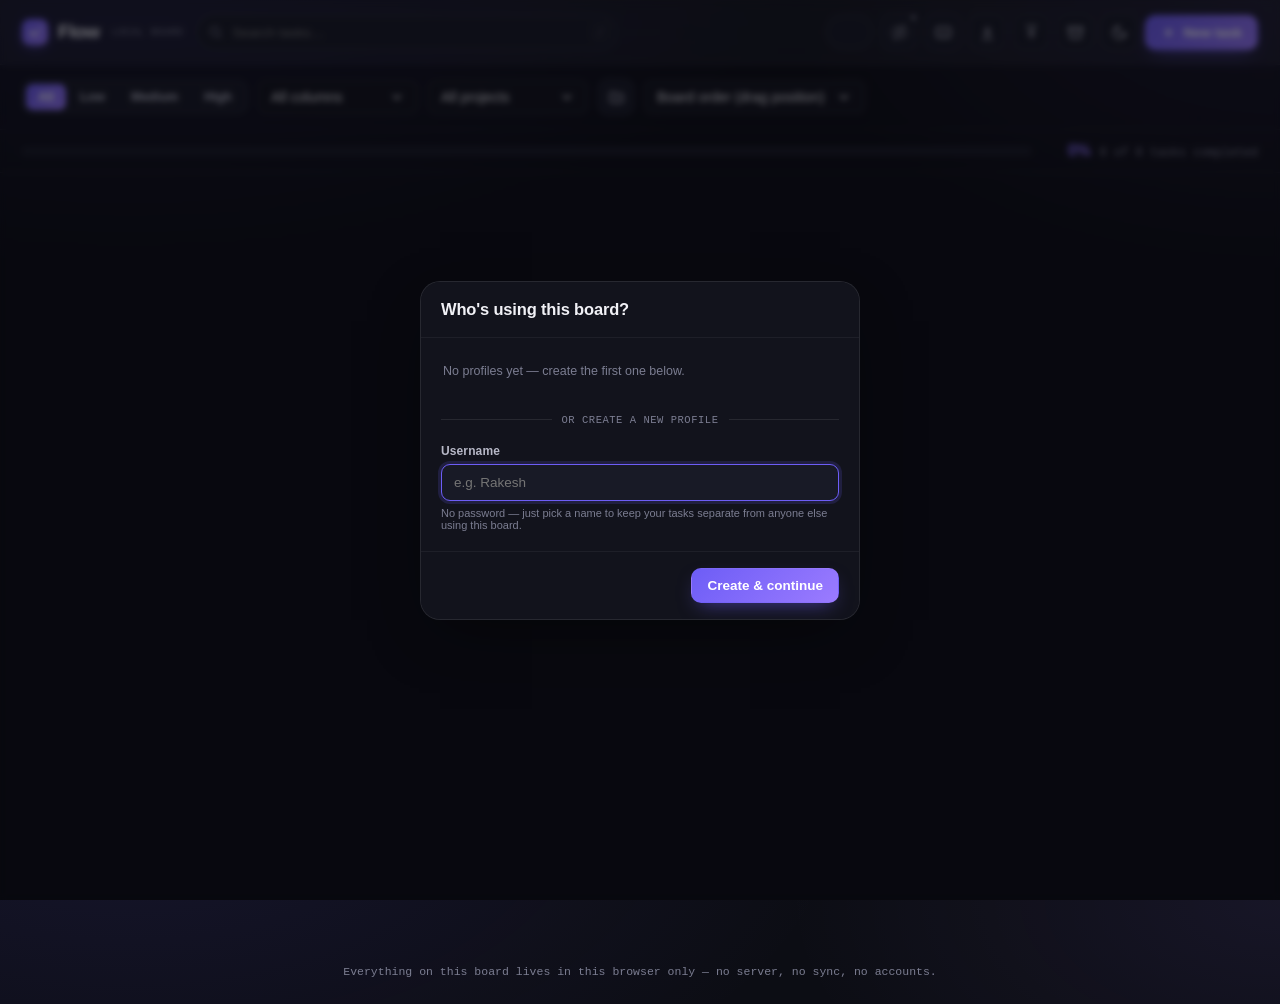
==== commit 10949023: "Update placeholder values in index.html" ====
--- a/index.html
+++ b/index.html
@@ -300,7 +300,7 @@
       <div class="profile-divider">or create a new profile</div>
       <div class="field">
         <label for="newUsernameInput">Username</label>
-        <input type="text" id="newUsernameInput" maxlength="40" placeholder="e.g. Shandeep" autocomplete="off">
+        <input type="text" id="newUsernameInput" maxlength="40" placeholder="e.g. Rakesh" autocomplete="off">
         <span class="hint">No password — just pick a name to keep your tasks separate from anyone else using this board.</span>
       </div>
     </div>
@@ -351,11 +351,11 @@
       <div class="row2">
         <div class="field">
           <label for="ghOwnerInput">Repo owner</label>
-          <input type="text" id="ghOwnerInput" placeholder="e.g. shandeepc" autocomplete="off">
+          <input type="text" id="ghOwnerInput" placeholder="e.g. rakeshvadnala" autocomplete="off">
         </div>
         <div class="field">
           <label for="ghRepoInput">Repository</label>
-          <input type="text" id="ghRepoInput" placeholder="e.g. Momentum-Storage" autocomplete="off">
+          <input type="text" id="ghRepoInput" placeholder="e.g. todo" autocomplete="off">
         </div>
       </div>
       <div class="row2">
@@ -365,7 +365,7 @@
         </div>
         <div class="field">
           <label for="ghPathInput">File path</label>
-          <input type="text" id="ghPathInput" placeholder="data/momentum-board.json" autocomplete="off">
+          <input type="text" id="ghPathInput" placeholder="data/flow-board.json" autocomplete="off">
         </div>
       </div>
       <div class="field">
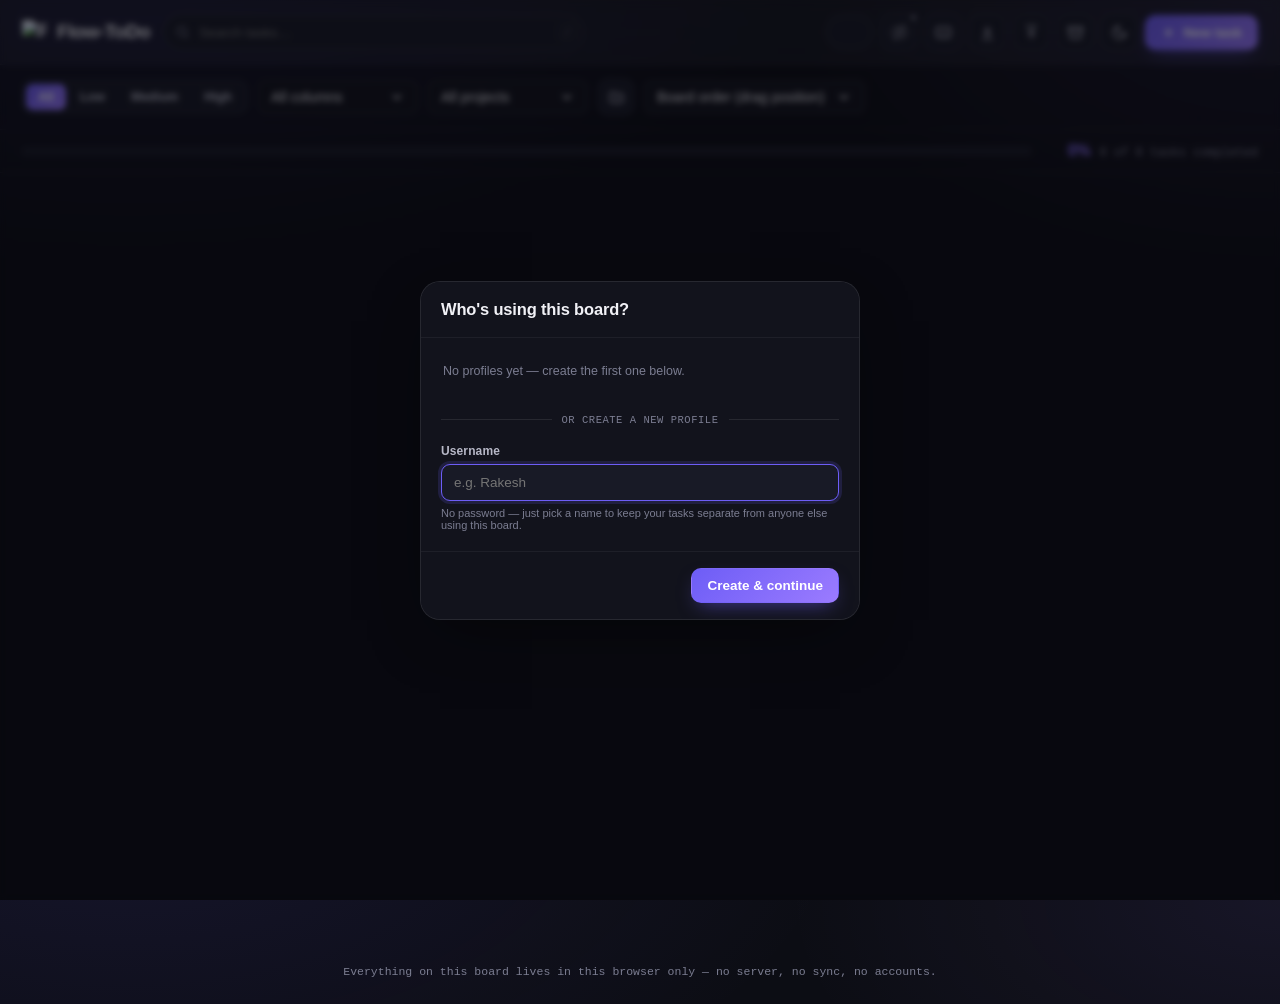
==== commit e45ef65f: "Add files via upload" ====
--- a/index.html
+++ b/index.html
@@ -4,7 +4,7 @@
 <meta charset="UTF-8">
 <meta name="viewport" content="width=device-width, initial-scale=1.0, viewport-fit=cover">
 <title>Flow - Daily Task Board</title>
-<!-- <link rel="icon" type="image/x-icon" href="./images/favicon.ico"> -->
+<link rel="icon" type="image/x-icon" href="favicon.ico">
 <meta name="description" content="A local, offline Kanban-style to-do board.">
 <link rel="stylesheet" href="./css/style.css">
 <link rel="stylesheet" href="./css/custom-ui.css">
@@ -13,7 +13,12 @@
 
 <!-- ============ Top bar ============ -->
 <header class="topbar">
-  <div class="brand"><span class="mark"></span>Flow<small>LOCAL BOARD</small></div>
+  <!-- <div class="brand"><span class="mark"></span>Flow<small>LOCAL BOARD</small></div> -->
+  <div class="brand">
+      <img src="./image/todo-logo.png" alt="Flow Logo" class="brand-logo">
+      Flow-ToDo
+      <!-- <small>LOCAL BOARD</small> -->
+  </div>
 
   <div class="search-wrap">
     <svg viewBox="0 0 24 24" fill="none" stroke="currentColor" stroke-width="2"><circle cx="11" cy="11" r="7"/><path d="M21 21l-4.3-4.3"/></svg>
--- a/css/custom-ui.css
+++ b/css/custom-ui.css
@@ -197,3 +197,25 @@
   box-shadow: var(--shadow-sm);
   z-index: 1000;
 }
+
+/* CSS to size and align the logo: */
+.brand {
+    display: flex;
+    align-items: center;
+    gap: 10px;
+    font-weight: 700;
+}
+
+.brand-logo {
+    width: 25px;
+    height: 25px;
+    object-fit: contain;
+    flex-shrink: 0;
+}
+
+.brand small {
+    display: block;
+    font-size: 11px;
+    font-weight: 500;
+    opacity: 0.7;
+}
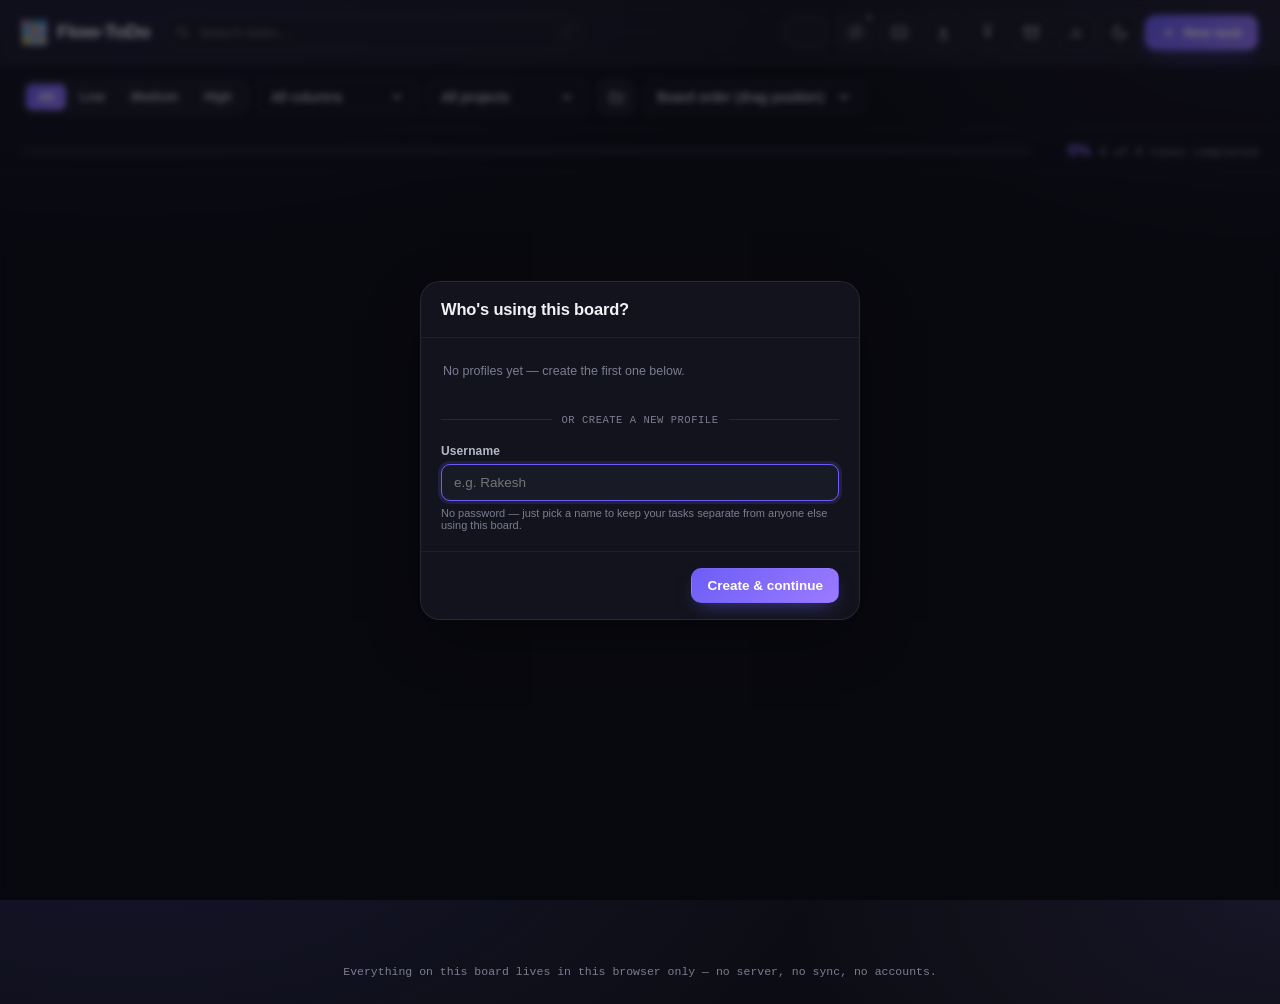
==== commit c15e9f06: "Add files via upload Updated with Board Insights with Analytics" ====
--- a/index.html
+++ b/index.html
@@ -109,6 +109,9 @@
     <button class="icon-btn" id="archiveBtn" title="Archive">
       <svg viewBox="0 0 24 24" fill="none" stroke="currentColor" stroke-width="2"><rect x="2" y="4" width="20" height="5" rx="1"/><path d="M4 9v9a2 2 0 0 0 2 2h12a2 2 0 0 0 2-2V9"/><path d="M10 13h4"/></svg>
     </button>
+    <button class="icon-btn" id="insightsBtn" title="Board Insights & Analytics">
+      <svg viewBox="0 0 24 24" fill="none" stroke="currentColor" stroke-width="2"><path d="M18 20V10"/><path d="M12 20V4"/><path d="M6 20v-6"/></svg>
+    </button>
     <button class="icon-btn" id="themeBtn" title="Toggle theme">
       <svg viewBox="0 0 24 24" fill="none" stroke="currentColor" stroke-width="2"><path d="M21 12.79A9 9 0 1 1 11.21 3 7 7 0 0 0 21 12.79z"/></svg>
     </button>
@@ -274,6 +277,17 @@
   </div>
 </div>
 
+<!-- ============ Board Insights & Analytics ============ -->
+<div class="modal-overlay" id="insightsModalOverlay">
+  <div class="modal" role="dialog" aria-modal="true" style="max-width:820px;">
+    <div class="modal-head">
+      <h2>Board Insights</h2>
+      <button class="icon-btn" id="insightsModalClose"><svg viewBox="0 0 24 24" fill="none" stroke="currentColor" stroke-width="2"><path d="M18 6L6 18M6 6l12 12"/></svg></button>
+    </div>
+    <div class="modal-body" id="insightsBody" style="gap:16px;"></div>
+  </div>
+</div>
+
 <!-- ============ Shortcuts Modal ============ -->
 <div class="modal-overlay" id="shortcutsModalOverlay">
   <div class="modal small" role="dialog" aria-modal="true">
--- a/css/style.css
+++ b/css/style.css
@@ -381,7 +381,13 @@
 
 .card:hover{ transform:translateY(-2px); box-shadow:var(--shadow); border-color:var(--accent-1); }
 .card.dragging{
-  opacity:.35;
+  display:none;
+}
+.card-placeholder{
+  border:2px dashed var(--accent-1);
+  border-radius:var(--radius-md);
+  background:rgba(109,93,246,.07);
+  box-sizing:border-box;
 }
 .card.drag-ghost{
   position:fixed; z-index:999; pointer-events:none;
@@ -739,6 +745,142 @@
 .project-field-row{ display:flex; gap:8px; align-items:flex-start; }
 .project-field-row select{ flex:1; }
 
+/* ============ Board Insights & Analytics ============ */
+.insights-grid{ display:flex; flex-direction:column; gap:16px; }
+
+.insights-kpis{
+  display:grid; grid-template-columns:repeat(4, 1fr); gap:10px;
+}
+@media (max-width:560px){ .insights-kpis{ grid-template-columns:repeat(2, 1fr); } }
+.kpi-card{
+  border:1px solid var(--border); border-radius:var(--radius-md);
+  background:var(--bg-2); padding:14px 12px;
+  text-align:center; transition:border-color var(--dur-fast);
+}
+.kpi-val{ font-family:var(--font-display); font-weight:800; font-size:24px; letter-spacing:-.02em; color:var(--text-0); }
+.kpi-label{ font-size:11px; color:var(--text-2); font-weight:600; margin-top:2px; letter-spacing:.01em; }
+
+.insights-panel{
+  border:1px solid var(--border-soft); border-radius:var(--radius-md);
+  background:var(--bg-2); padding:16px;
+}
+.insights-panel h3{
+  margin:0 0 14px; font-family:var(--font-display); font-size:13.5px; font-weight:700;
+  display:flex; align-items:baseline; gap:8px; color:var(--text-0);
+}
+.insights-panel h3 span{ font-size:11px; font-weight:500; color:var(--text-2); font-family:var(--font-body); }
+
+.insights-row{ display:grid; grid-template-columns:1fr 1fr; gap:14px; }
+@media (max-width:640px){ .insights-row{ grid-template-columns:1fr; } }
+
+.velocity-chart{
+  display:flex; align-items:flex-end; justify-content:space-between; gap:8px;
+  height:120px; padding-top:8px;
+}
+.velocity-col{
+  flex:1; display:flex; flex-direction:column; align-items:center;
+  gap:6px; height:100%;
+}
+.velocity-count{ font-size:11px; font-weight:700; color:var(--text-1); font-family:var(--font-mono); min-height:14px; }
+.velocity-bar-track{
+  flex:1; width:100%; max-width:28px; display:flex; align-items:flex-end;
+  background:var(--border-soft); border-radius:6px; overflow:hidden;
+}
+.velocity-bar-fill{
+  width:100%; background:var(--accent-grad); border-radius:6px;
+  transition:height var(--dur-med) var(--ease); min-height:0;
+}
+.velocity-bar-fill.today{ background:linear-gradient(135deg, var(--low), #38D9A9); }
+.velocity-day{ font-size:10.5px; color:var(--text-2); font-family:var(--font-mono); }
+
+.breakdown-list{ display:flex; flex-direction:column; gap:12px; }
+.breakdown-item{ display:flex; flex-direction:column; gap:5px; }
+.breakdown-head{
+  display:flex; justify-content:space-between; align-items:baseline;
+  font-size:12px; color:var(--text-1);
+}
+.breakdown-head b{ color:var(--text-0); font-family:var(--font-mono); font-weight:700; font-size:11.5px; }
+.breakdown-track{ height:7px; border-radius:99px; background:var(--border-soft); overflow:hidden; }
+.breakdown-fill{ height:100%; border-radius:99px; transition:width var(--dur-med) var(--ease); }
+.breakdown-fill.daily{ background:#5FA8FF; }
+.breakdown-fill.inprogress{ background:var(--med); }
+.breakdown-fill.completed{ background:var(--low); }
+.breakdown-fill.high{ background:var(--high); }
+.breakdown-fill.medium{ background:var(--med); }
+.breakdown-fill.low{ background:var(--low); }
+
+.insights-project-list{ display:flex; flex-wrap:wrap; gap:10px; margin-top:4px; }
+.insights-project-pill{
+  background:var(--bg-1); border:1px solid var(--border); border-radius:var(--radius-md);
+  padding:8px 14px; display:flex; align-items:center; gap:8px;
+}
+.insights-project-pill .count{ font-size:12.5px; font-weight:700; color:var(--text-1); }
+.insights-empty{ font-size:12.5px; color:var(--text-2); padding:6px 2px; }
+
+/* ---- Monthly calendar (inside Board Insights) ---- */
+.cal-header{
+  display:flex; align-items:center; gap:8px; flex-wrap:wrap; margin-bottom:12px;
+}
+.cal-header select.select{ padding:7px 26px 7px 10px; font-size:12.5px; }
+.cal-header .icon-btn{ width:30px; height:30px; }
+.cal-header .btn.ghost{ margin-left:auto; padding:7px 12px; font-size:12px; }
+
+.cal-summary{
+  display:flex; gap:16px; margin-bottom:14px;
+  font-size:12px; color:var(--text-2);
+}
+.cal-summary b{ color:var(--text-0); font-family:var(--font-mono); font-size:13px; }
+.cal-summary .overdue b{ color:var(--high); }
+
+.cal-grid{
+  display:grid; grid-template-columns:repeat(7, 1fr); gap:4px;
+}
+.cal-grid-head{ margin-bottom:4px; }
+.cal-dow{
+  text-align:center; font-size:10.5px; font-weight:700; color:var(--text-2);
+  text-transform:uppercase; letter-spacing:.03em; padding-bottom:2px;
+}
+.cal-cell{
+  aspect-ratio:1; min-height:44px; border-radius:9px;
+  border:1px solid var(--border-soft); background:var(--bg-1);
+  display:flex; flex-direction:column; align-items:center; justify-content:center;
+  gap:3px; padding:4px; transition:all var(--dur-fast) var(--ease);
+}
+.cal-cell.empty{ border:none; background:transparent; }
+.cal-cell.has-activity{ cursor:pointer; border-color:var(--border); }
+.cal-cell.has-activity:hover{ border-color:var(--accent-1); transform:translateY(-1px); box-shadow:var(--shadow-sm); }
+.cal-cell.today{ border-color:var(--accent-1); box-shadow:0 0 0 1px var(--accent-1) inset; }
+.cal-daynum{ font-size:11.5px; font-weight:700; color:var(--text-1); }
+.cal-cell.today .cal-daynum{ color:var(--accent-1); }
+.cal-indicators{ display:flex; gap:3px; flex-wrap:wrap; justify-content:center; }
+.cal-dot{
+  font-size:9.5px; font-weight:800; font-family:var(--font-mono);
+  padding:0px 4px; border-radius:99px; line-height:1.5;
+}
+.cal-dot.completed{ background:var(--low-bg); color:var(--low); }
+.cal-dot.due{ background:var(--high-bg); color:var(--high); }
+
+.cal-day-detail{
+  margin-top:14px; padding:12px 14px; border-radius:10px;
+  background:var(--bg-1); border:1px solid var(--border);
+}
+.cal-detail-head{ font-family:var(--font-display); font-weight:700; font-size:13px; margin-bottom:8px; }
+.cal-detail-group{ margin-bottom:8px; }
+.cal-detail-group:last-child{ margin-bottom:0; }
+.cal-detail-group b{ font-size:10.5px; color:var(--text-2); text-transform:uppercase; letter-spacing:.03em; display:block; margin-bottom:5px; }
+.cal-detail-item{
+  display:flex; align-items:center; gap:7px;
+  font-size:12.5px; color:var(--text-1); padding:3px 0;
+}
+.cal-detail-item svg{ width:13px; height:13px; color:var(--low); flex:none; }
+.cal-detail-item .pri-chip{ flex:none; }
+
+@media (max-width:560px){
+  .cal-cell{ min-height:36px; }
+  .cal-dot{ font-size:8.5px; }
+  .cal-header select.select{ flex:1; min-width:0; }
+}
+
 .profile-chip{
   display:flex; align-items:center; gap:7px;
   padding:5px 11px 5px 5px; border-radius:99px;
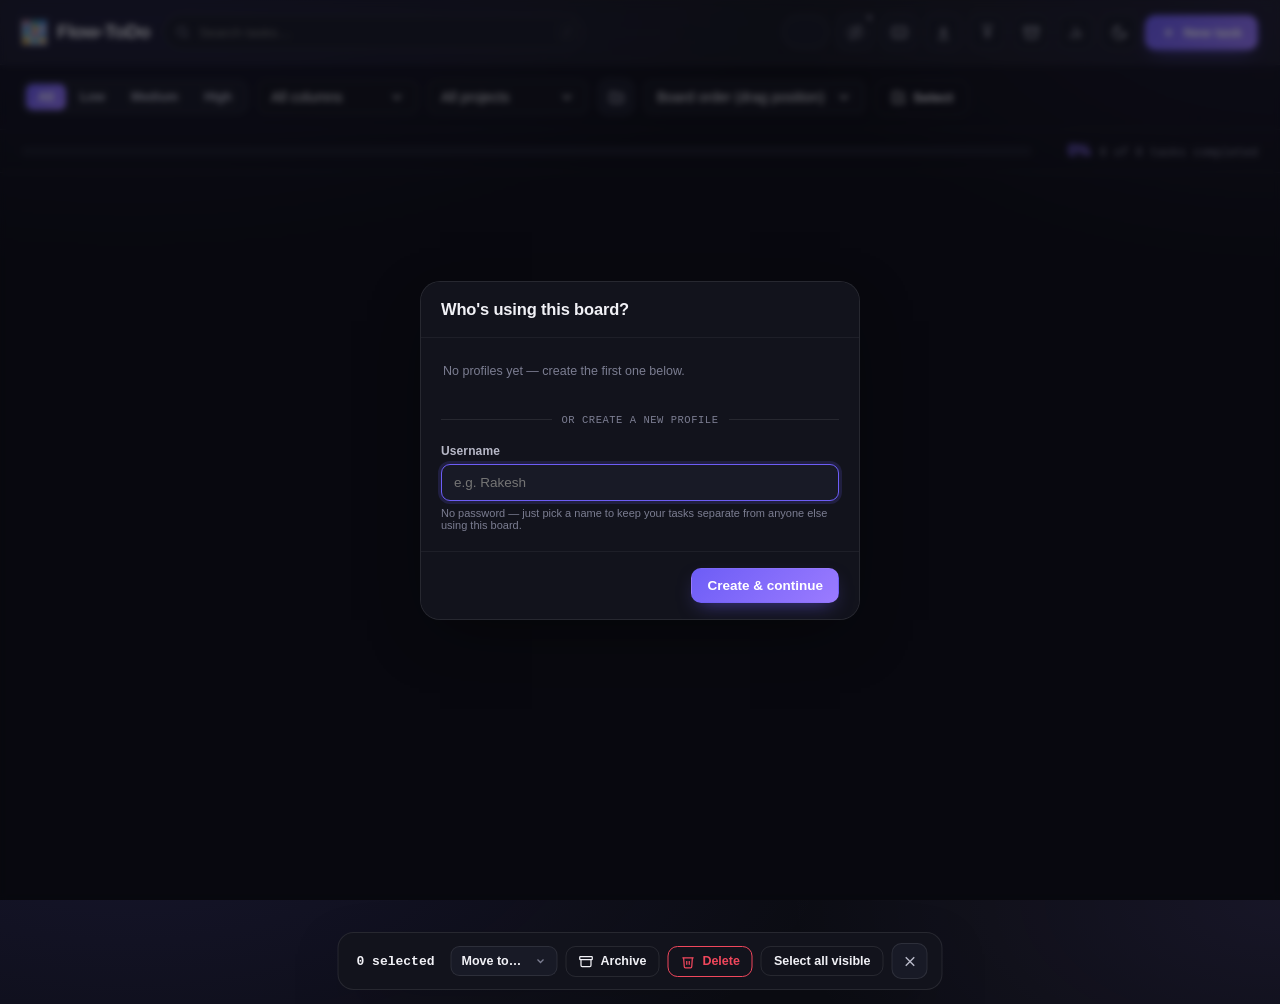
==== commit 96178014: "Add files via upload" ====
--- a/index.html
+++ b/index.html
@@ -156,8 +156,38 @@
     <option value="priority_asc">Priority: Low → High</option>
   </select>
 
+  <button class="btn ghost" id="bulkSelectToggleBtn" title="Select multiple tasks">
+    <svg viewBox="0 0 24 24" fill="none" stroke="currentColor" stroke-width="2"><path d="M9 11l3 3L22 4"/><path d="M21 12v7a2 2 0 0 1-2 2H5a2 2 0 0 1-2-2V5a2 2 0 0 1 2-2h11"/></svg>
+    Select
+  </button>
+
   <div class="toolbar-spacer"></div>
   <span class="result-count" id="resultCount"></span>
+</div>
+
+<!-- ============ Bulk action bar (shown while selecting) ============ -->
+<div class="bulk-action-bar" id="bulkActionBar">
+  <span class="bulk-count" id="bulkCount">0 selected</span>
+  <div class="bulk-actions">
+    <select class="select" id="bulkMoveSelect">
+      <option value="">Move to…</option>
+      <option value="daily">Daily</option>
+      <option value="inprogress">In Progress</option>
+      <option value="completed">Completed</option>
+    </select>
+    <button type="button" class="btn ghost" id="bulkArchiveBtn">
+      <svg viewBox="0 0 24 24" fill="none" stroke="currentColor" stroke-width="2"><rect x="2" y="4" width="20" height="5" rx="1"/><path d="M4 9v9a2 2 0 0 0 2 2h12a2 2 0 0 0 2-2V9"/></svg>
+      Archive
+    </button>
+    <button type="button" class="btn danger" id="bulkDeleteBtn">
+      <svg viewBox="0 0 24 24" fill="none" stroke="currentColor" stroke-width="2"><path d="M3 6h18"/><path d="M19 6l-1 14a2 2 0 0 1-2 2H8a2 2 0 0 1-2-2L5 6"/><path d="M10 11v6M14 11v6"/></svg>
+      Delete
+    </button>
+    <button type="button" class="btn ghost" id="bulkSelectAllBtn">Select all visible</button>
+    <button type="button" class="icon-btn" id="bulkClearBtn" title="Exit selection mode">
+      <svg viewBox="0 0 24 24" fill="none" stroke="currentColor" stroke-width="2"><path d="M18 6L6 18M6 6l12 12"/></svg>
+    </button>
+  </div>
 </div>
 
 <!-- ============ Overall progress ============ -->
--- a/css/style.css
+++ b/css/style.css
@@ -456,6 +456,39 @@
 .card-actions button.danger:hover{ color:var(--high); border-color:var(--high); background:var(--high-bg); }
 .card-actions svg{ width:13px; height:13px; }
 
+/* ============ Bulk select & actions ============ */
+.btn.ghost.active{ background:var(--accent-grad); color:#fff; border-color:transparent; }
+body.select-mode .card{ cursor:pointer; }
+
+.card-select-check{
+  position:absolute; top:10px; right:10px; z-index:2;
+  display:flex; align-items:center; justify-content:center;
+  width:20px; height:20px; cursor:pointer;
+}
+.card-select-check input[type=checkbox]{
+  width:17px; height:17px; accent-color:var(--accent-1); cursor:pointer;
+}
+
+.bulk-action-bar{
+  position:fixed; left:50%; bottom:-90px; transform:translateX(-50%);
+  z-index:150; display:flex; align-items:center; gap:16px;
+  background:var(--bg-1); border:1px solid var(--border);
+  border-radius:16px; padding:10px 14px 10px 18px;
+  box-shadow:var(--shadow);
+  transition:bottom var(--dur-med) var(--ease);
+}
+.bulk-action-bar.open{ bottom:20px; }
+.bulk-count{ font-size:13px; font-weight:700; color:var(--text-0); white-space:nowrap; font-family:var(--font-mono); }
+.bulk-actions{ display:flex; align-items:center; gap:8px; flex-wrap:wrap; }
+.bulk-actions select.select{ padding:7px 26px 7px 10px; font-size:12.5px; }
+.bulk-actions .btn{ padding:7px 12px; font-size:12.5px; }
+
+@media (max-width:640px){
+  .bulk-action-bar{ left:12px; right:12px; transform:none; flex-direction:column; align-items:stretch; gap:8px; bottom:-160px; }
+  .bulk-action-bar.open{ bottom:12px; }
+  .bulk-actions{ justify-content:center; }
+}
+
 /* ============ Modal ============ */
 .modal-overlay{
   position:fixed; inset:0; z-index:100;
@@ -568,8 +601,10 @@
   animation: card-in var(--dur-fast) var(--ease);
 }
 .subtask-row input[type=checkbox]{ accent-color:var(--accent-1); cursor:pointer; flex:none; width:14px; height:14px; }
-.subtask-row-text{ flex:1; font-size:12.5px; word-break:break-word; line-height:1.4; }
+.subtask-row-main{ flex:1; min-width:0; display:flex; flex-direction:column; gap:2px; }
+.subtask-row-text{ font-size:12.5px; word-break:break-word; line-height:1.4; }
 .subtask-row-text.done{ text-decoration:line-through; color:var(--text-2); }
+.subtask-row-meta{ font-size:10px; color:var(--text-2); font-family:var(--font-mono); }
 .subtask-row-remove{
   background:none; border:none; color:var(--text-2); cursor:pointer;
   display:flex; padding:3px; border-radius:6px; flex:none;
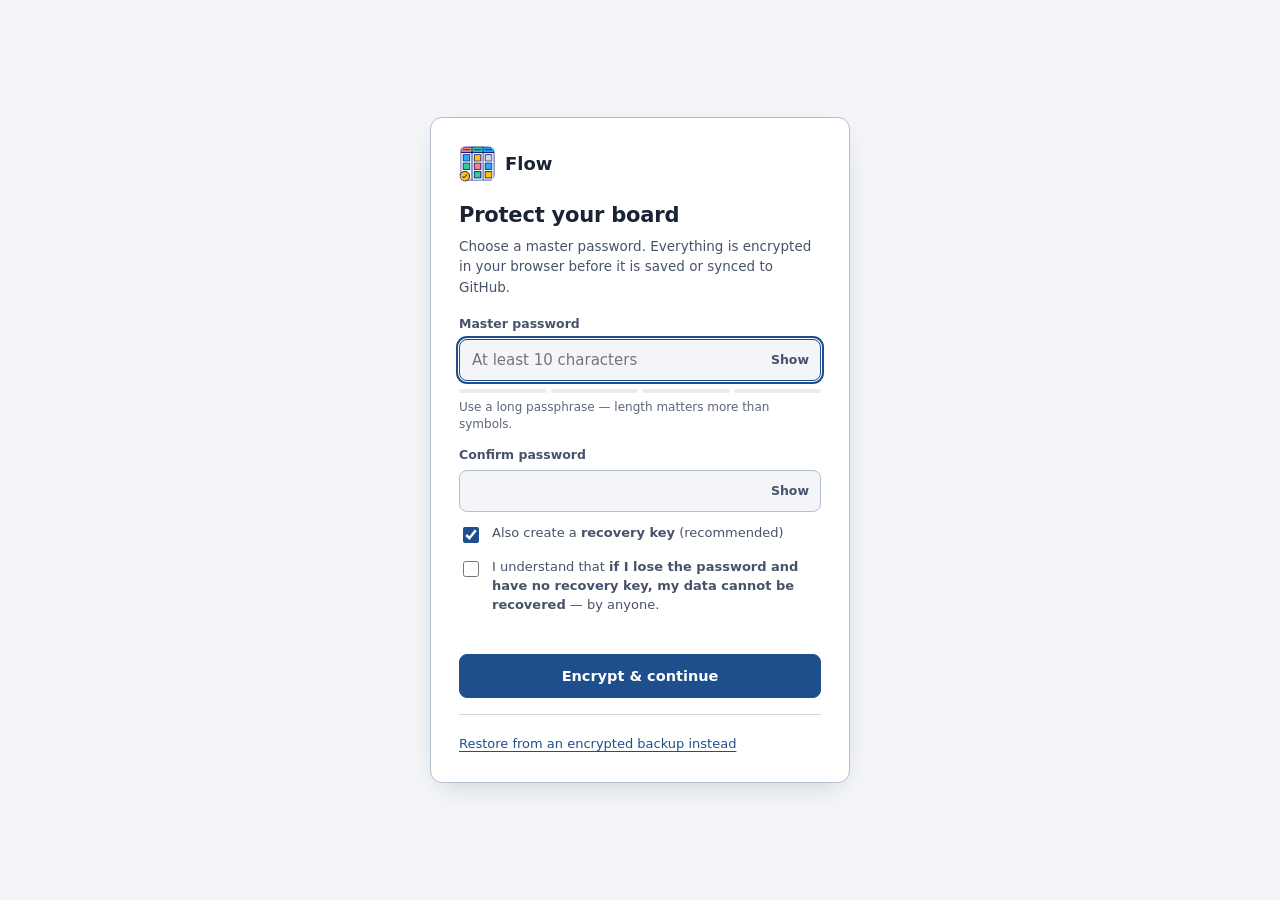
==== commit 8f9fdc60: "Add encrypted vault, daily digest notifications, enterprise redesign - Master-password vault: PBKDF2" ====
--- a/index.html
+++ b/index.html
@@ -1,120 +1,80 @@
 <!DOCTYPE html>
-<html lang="en">
+<html lang="en-AE" dir="ltr">
 <head>
 <meta charset="UTF-8">
 <meta name="viewport" content="width=device-width, initial-scale=1.0, viewport-fit=cover">
-<title>Flow - Daily Task Board</title>
+<title>Flow — Daily Task Board</title>
 <link rel="icon" type="image/x-icon" href="favicon.ico">
-<meta name="description" content="A local, offline Kanban-style to-do board.">
+<meta http-equiv="Content-Security-Policy" content="default-src 'self'; script-src 'self'; style-src 'self' 'unsafe-inline'; img-src 'self' data: blob:; connect-src 'self' https://api.github.com; object-src 'none'; base-uri 'self'; form-action 'self'">
+<meta name="referrer" content="no-referrer">
+<meta name="description" content="Flow — a local, offline Kanban to-do board.">
+<meta name="theme-color" content="#F3F5F8">
 <link rel="stylesheet" href="./css/style.css">
 <link rel="stylesheet" href="./css/custom-ui.css">
+<link rel="stylesheet" href="./css/features.css">
+<link rel="manifest" href="./manifest.webmanifest">
+<link rel="apple-touch-icon" href="./image/todo-logo.png">
 </head>
-<body data-theme="dark">
+<body data-theme="dark" class="locked">
+
+<a class="skip-link" href="#main">Skip to board</a>
+
+<!-- Unlock / set-up screen. Task data is never in the DOM until the vault is unlocked. -->
+<div class="vault-screen" id="vaultScreen" hidden></div>
+
+<!-- Shown only when printing / saving as PDF -->
+<div class="print-header" id="printHeader"></div>
 
 <!-- ============ Top bar ============ -->
 <header class="topbar">
-  <!-- <div class="brand"><span class="mark"></span>Flow<small>LOCAL BOARD</small></div> -->
   <div class="brand">
-      <img src="./image/todo-logo.png" alt="Flow Logo" class="brand-logo">
-      Flow-ToDo
-      <!-- <small>LOCAL BOARD</small> -->
+    <img src="./image/todo-logo.png" alt="" class="brand-logo" width="24" height="24">
+    <h1 class="brand-name">Flow</h1>
+    <time class="brand-date" id="todayLabel"></time>
   </div>
 
   <div class="search-wrap">
     <svg viewBox="0 0 24 24" fill="none" stroke="currentColor" stroke-width="2"><circle cx="11" cy="11" r="7"/><path d="M21 21l-4.3-4.3"/></svg>
-    <input type="text" id="searchInput" placeholder="Search tasks…" autocomplete="off">
-    <span class="kbd-hint">/</span>
+    <input type="search" id="searchInput" placeholder="Search tasks" aria-label="Search tasks" autocomplete="off">
+    <span class="kbd-hint" aria-hidden="true">/</span>
   </div>
 
   <div class="topbar-actions">
-    <button class="profile-chip" id="profileChipBtn" title="Switch user">
+    <button aria-label="Switch user" class="profile-chip" id="profileChipBtn" title="Switch user">
       <span class="profile-avatar" id="profileChipAvatar"></span>
       <span class="pname" id="profileChipName"></span>
     </button>
-    <button class="icon-btn" id="syncBtn" title="GitHub sync settings">
-      <!-- <svg viewBox="0 0 24 24" fill="none" stroke="currentColor" stroke-width="2"><path d="M18.36 5.64a9 9 0 1 1-12.73 0"/><path d="M12 3v9"/></svg> -->
-       <!-- <svg width="800px" height="800px" viewBox="0 0 24 24" xmlns="http://www.w3.org/2000/svg">
-  <path fill="none" stroke="currentColor" stroke-width="2" d="M5,19 L16,19 C19.866,19 23,15.866 23,12 L23,9 M8,15 L4,19 L8,23 M19,5 L8,5 C4.134,5 1,8.134 1,12 L1,15 M16,1 L20,5 L16,9"/>
-</svg> -->
-<svg width="512" height="512" viewBox="0 0 24 24" xmlns="http://www.w3.org/2000/svg">
-  <!-- Sync arrows (moved farther from the center) -->
-  <path
-    fill="none"
-    stroke="#b7b8c7"
-    stroke-width="1"
-    stroke-linecap="square"
-    stroke-linejoin="miter"
-    d="M3.5,20
-       L16.5,20
-       C20.09,20 23,17.09 23,13.5
-       L23,8
-       M7.5,16
-       L3.5,20
-       L7.5,24
-       M20.5,4
-       L7.5,4
-       C3.91,4 1,6.91 1,10.5
-       L1,16
-       M16.5,0
-       L20.5,4
-       L16.5,8"/>
-
-  <!-- GitHub mark -->
-  <g transform="translate(12 12) scale(0.05)">
-    <path
-      fill="#b7b8c7"
-      d="
-        M0,-105
-        C-58,-105 -105,-58 -105,0
-        C-105,46 -75,84 -34,98
-        C-29,99 -27,96 -27,92
-        L-27,73
-        C-59,80 -66,58 -66,58
-        C-71,46 -79,43 -79,43
-        C-89,36 -78,36 -78,36
-        C-67,37 -61,48 -61,48
-        C-51,65 -35,60 -27,56
-        C-26,49 -23,44 -20,41
-        C-45,38 -71,29 -71,-11
-        C-71,-23 -67,-33 -60,-41
-        C-61,-44 -65,-56 -59,-73
-        C-59,-73 -49,-76 -27,-61
-        C-18,-64 -9,-65 0,-65
-        C9,-65 18,-64 27,-61
-        C49,-76 59,-73 59,-73
-        C65,-56 61,-44 60,-41
-        C67,-33 71,-23 71,-11
-        C71,29 45,38 20,41
-        C24,45 27,52 27,63
-        L27,92
-        C27,96 29,99 34,98
-        C75,84 105,46 105,0
-        C105,-58 58,-105 0,-105
-        Z"/>
-  </g>
-</svg>
-
+    <button class="icon-btn" id="syncBtn" title="GitHub sync settings" aria-label="GitHub sync settings">
+      <svg viewBox="0 0 24 24" fill="none" stroke="currentColor" stroke-width="1.8" stroke-linecap="round" stroke-linejoin="round"><path d="M20 12a8 8 0 0 0-13.7-5.6L4 8.7"/><path d="M4 4v4.7h4.7"/><path d="M4 12a8 8 0 0 0 13.7 5.6l2.3-2.3"/><path d="M20 20v-4.7h-4.7"/></svg>
       <span class="sync-dot" id="syncDot"></span>
     </button>
     
-    <button class="icon-btn" id="shortcutsBtn" title="Keyboard shortcuts">
-      <svg viewBox="0 0 24 24" fill="none" stroke="currentColor" stroke-width="2"><rect x="2" y="5" width="20" height="14" rx="2"/><path d="M6 9h.01M10 9h.01M14 9h.01M18 9h.01M6 13h.01M18 13h.01M8 13h8"/></svg>
-    </button>
-    <button class="icon-btn" id="importBtn" title="Import JSON">
-      <svg viewBox="0 0 24 24" fill="none" stroke="currentColor" stroke-width="2"><path d="M12 3v12"/><path d="M7 10l5 5 5-5"/><path d="M4 21h16"/></svg>
-    </button>
-    <button class="icon-btn" id="exportBtn" title="Export JSON">
-      <svg viewBox="0 0 24 24" fill="none" stroke="currentColor" stroke-width="2"><path d="M12 21V9"/><path d="M7 14l5-5 5 5"/><path d="M4 3h16"/></svg>
-    </button>
-    <button class="icon-btn" id="archiveBtn" title="Archive">
+    <button aria-label="Archive" class="icon-btn" id="archiveBtn" title="Archive">
       <svg viewBox="0 0 24 24" fill="none" stroke="currentColor" stroke-width="2"><rect x="2" y="4" width="20" height="5" rx="1"/><path d="M4 9v9a2 2 0 0 0 2 2h12a2 2 0 0 0 2-2V9"/><path d="M10 13h4"/></svg>
     </button>
-    <button class="icon-btn" id="insightsBtn" title="Board Insights & Analytics">
+    <button aria-label="Board Insights & Analytics" class="icon-btn" id="insightsBtn" title="Board Insights & Analytics">
       <svg viewBox="0 0 24 24" fill="none" stroke="currentColor" stroke-width="2"><path d="M18 20V10"/><path d="M12 20V4"/><path d="M6 20v-6"/></svg>
     </button>
-    <button class="icon-btn" id="themeBtn" title="Toggle theme">
+    <button aria-label="Toggle theme" class="icon-btn" id="themeBtn" title="Toggle theme">
       <svg viewBox="0 0 24 24" fill="none" stroke="currentColor" stroke-width="2"><path d="M21 12.79A9 9 0 1 1 11.21 3 7 7 0 0 0 21 12.79z"/></svg>
     </button>
+    <div class="menu-wrap">
+      <button class="icon-btn" id="moreBtn" title="More" aria-label="More actions" aria-haspopup="menu" aria-expanded="false">
+        <svg viewBox="0 0 24 24" fill="currentColor"><circle cx="5" cy="12" r="1.7"/><circle cx="12" cy="12" r="1.7"/><circle cx="19" cy="12" r="1.7"/></svg>
+      </button>
+      <div class="menu" id="moreMenu" role="menu" hidden>
+        <button type="button" class="menu-item" role="menuitem" id="paletteBtn">Command palette<kbd>Ctrl K</kbd></button>
+        <button type="button" class="menu-item" role="menuitem" id="lockBtn">Lock application<kbd>Ctrl Shift L</kbd></button>
+        <button type="button" class="menu-item" role="menuitem" id="settingsBtn">Settings &amp; backups</button>
+        <div class="menu-sep" role="separator"></div>
+        <button type="button" class="menu-item" role="menuitem" id="importBtn">Import JSON / CSV</button>
+        <button type="button" class="menu-item" role="menuitem" id="exportBtn">Export JSON (unencrypted)<kbd>Ctrl E</kbd></button>
+        <button type="button" class="menu-item" role="menuitem" id="exportCsvBtn">Export CSV (unencrypted)</button>
+        <button type="button" class="menu-item" role="menuitem" id="printBtn">Print / save as PDF</button>
+        <div class="menu-sep" role="separator"></div>
+        <button type="button" class="menu-item" role="menuitem" id="shortcutsBtn">Keyboard shortcuts<kbd>?</kbd></button>
+      </div>
+    </div>
     <button class="btn primary" id="newTaskBtn">
       <svg viewBox="0 0 24 24" fill="none" stroke="currentColor" stroke-width="2.5"><path d="M12 5v14M5 12h14"/></svg>
       New task
@@ -124,6 +84,13 @@
 
 <!-- ============ Toolbar (filters/sort) ============ -->
 <div class="toolbar">
+  <div class="seg view-seg" id="viewSeg" role="group" aria-label="View">
+    <button type="button" data-view="board" title="Board (1)"><svg viewBox="0 0 24 24" fill="none" stroke="currentColor" stroke-width="2"><rect x="3" y="3" width="5" height="18" rx="1"/><rect x="10" y="3" width="5" height="12" rx="1"/><rect x="17" y="3" width="4" height="8" rx="1"/></svg><span>Board</span></button>
+    <button type="button" data-view="list" title="List (2)"><svg viewBox="0 0 24 24" fill="none" stroke="currentColor" stroke-width="2"><path d="M8 6h13M8 12h13M8 18h13M3 6h.01M3 12h.01M3 18h.01"/></svg><span>List</span></button>
+    <button type="button" data-view="calendar" title="Calendar (3)"><svg viewBox="0 0 24 24" fill="none" stroke="currentColor" stroke-width="2"><rect x="3" y="4" width="18" height="18" rx="2"/><path d="M16 2v4M8 2v4M3 10h18"/></svg><span>Calendar</span></button>
+    <button type="button" data-view="today" title="Today (4)"><svg viewBox="0 0 24 24" fill="none" stroke="currentColor" stroke-width="2"><circle cx="12" cy="12" r="4"/><path d="M12 2v2M12 20v2M4.9 4.9l1.4 1.4M17.7 17.7l1.4 1.4M2 12h2M20 12h2M4.9 19.1l1.4-1.4M17.7 6.3l1.4-1.4"/></svg><span>Today</span></button>
+  </div>
+
   <div class="seg" id="priorityFilterSeg">
     <button data-val="all" class="active">All</button>
     <button data-val="low">Low</button>
@@ -142,8 +109,8 @@
     <option value="all">All projects</option>
     <option value="none">No project</option>
   </select>
-  <button class="icon-btn" id="manageProjectsBtn" title="Manage projects">
-    <svg viewBox="0 0 24 24" fill="none" stroke="currentColor" stroke-width="2"><path d="M3 7v10a2 2 0 0 0 2 2h14a2 2 0 0 0 2-2V9a2 2 0 0 0-2-2h-8l-2-2H5a2 2 0 0 0-2 2z"/><path d="M12 11v4M10 13h4"/></svg>
+  <button class="icon-btn" id="densityBtn" title="Card density" aria-label="Card density">
+    <svg viewBox="0 0 24 24" fill="none" stroke="currentColor" stroke-width="2"><path d="M4 6h16M4 12h16M4 18h16"/></svg>
   </button>
 
   <select class="select" id="sortSelect">
@@ -156,7 +123,7 @@
     <option value="priority_asc">Priority: Low → High</option>
   </select>
 
-  <button class="btn ghost" id="bulkSelectToggleBtn" title="Select multiple tasks">
+  <button aria-label="Select multiple tasks" class="btn ghost" id="bulkSelectToggleBtn" title="Select multiple tasks">
     <svg viewBox="0 0 24 24" fill="none" stroke="currentColor" stroke-width="2"><path d="M9 11l3 3L22 4"/><path d="M21 12v7a2 2 0 0 1-2 2H5a2 2 0 0 1-2-2V5a2 2 0 0 1 2-2h11"/></svg>
     Select
   </button>
@@ -164,6 +131,23 @@
   <div class="toolbar-spacer"></div>
   <span class="result-count" id="resultCount"></span>
 </div>
+
+<!-- ============ Project tabs ============ -->
+<nav class="project-tabs" id="projectTabs" aria-label="Projects">
+  <div class="ptabs-list"></div>
+  <button class="icon-btn" id="manageProjectsBtn" title="Manage projects" aria-label="Manage projects">
+    <svg viewBox="0 0 24 24" fill="none" stroke="currentColor" stroke-width="2"><path d="M3 7v10a2 2 0 0 0 2 2h14a2 2 0 0 0 2-2V9a2 2 0 0 0-2-2h-8l-2-2H5a2 2 0 0 0-2 2z"/><path d="M12 11v4M10 13h4"/></svg>
+  </button>
+</nav>
+
+<!-- ============ Quick add ============ -->
+<form class="quickadd" id="quickAddForm" autocomplete="off">
+  <svg viewBox="0 0 24 24" fill="none" stroke="currentColor" stroke-width="2"><path d="M12 5v14M5 12h14"/></svg>
+  <input type="text" id="quickAddInput" maxlength="200" aria-label="Quick add a task"
+    placeholder='Quick add — try "Send report fri !high #PowerBI every weekday"'>
+  <span class="kbd-hint" aria-hidden="true">Q</span>
+  <div class="qa-preview" id="quickAddPreview" aria-live="polite"></div>
+</form>
 
 <!-- ============ Bulk action bar (shown while selecting) ============ -->
 <div class="bulk-action-bar" id="bulkActionBar">
@@ -184,7 +168,7 @@
       Delete
     </button>
     <button type="button" class="btn ghost" id="bulkSelectAllBtn">Select all visible</button>
-    <button type="button" class="icon-btn" id="bulkClearBtn" title="Exit selection mode">
+    <button aria-label="Exit selection mode" type="button" class="icon-btn" id="bulkClearBtn" title="Exit selection mode">
       <svg viewBox="0 0 24 24" fill="none" stroke="currentColor" stroke-width="2"><path d="M18 6L6 18M6 6l12 12"/></svg>
     </button>
   </div>
@@ -198,27 +182,31 @@
   <div class="op-info">
     <span class="op-pct" id="opPct">0%</span>
     <span class="op-stats" id="opStats">0 of 0 tasks completed</span>
+    <span class="op-streak" id="opStreak" hidden></span>
   </div>
 </div>
 
 <!-- ============ Board ============ -->
-<main class="board-scroll">
+<main class="board-scroll" id="main" tabindex="-1">
   <div class="board" id="board">
     <!-- Columns injected by JS -->
   </div>
 </main>
 
-<div class="footer-note">Everything on this board lives in this browser only — no server, no sync, no accounts.</div>
+<footer class="footer-note">Created by <a class="author" href="https://github.com/rakeshvadnala" target="_blank" rel="noopener noreferrer">Rakesh Vadnala</a></footer>
 
 <!-- ============ Task Modal (Add/Edit) ============ -->
 <div class="modal-overlay" id="taskModalOverlay">
-  <div class="modal" role="dialog" aria-modal="true">
+  <div class="modal" role="dialog" aria-modal="true" aria-labelledby="taskModalTitle">
     <div class="modal-head">
       <h2 id="taskModalTitle">New task</h2>
-      <button class="icon-btn" id="taskModalClose"><svg viewBox="0 0 24 24" fill="none" stroke="currentColor" stroke-width="2"><path d="M18 6L6 18M6 6l12 12"/></svg></button>
+      <button class="icon-btn" id="taskModalClose" aria-label="Close" title="Close"><svg viewBox="0 0 24 24" fill="none" stroke="currentColor" stroke-width="2"><path d="M18 6L6 18M6 6l12 12"/></svg></button>
     </div>
     <form id="taskForm">
       <div class="modal-body">
+        <div class="template-row" id="templateRow">
+          <select class="select" id="templateSelect" aria-label="Start from a template"><option value="">Start from a template…</option></select>
+        </div>
         <div class="field">
           <label for="titleInput">Title</label>
           <input type="text" id="titleInput" maxlength="120" placeholder="e.g. Configure AADGroup connector auth" required>
@@ -261,7 +249,7 @@
         <div class="row2">
           <div class="field">
             <label for="dueInput">Due date <span class="hint">optional</span></label>
-            <input type="date" id="dueInput" placeholder="yyyy/mm/dd">
+            <input type="date" id="dueInput" placeholder="YYYY-MM-DD">
           </div>
           <div class="field">
             <label for="statusInput">Column</label>
@@ -272,9 +260,28 @@
             </select>
           </div>
         </div>
+        <div class="field">
+          <label for="recurInput">Repeat <span class="hint">when completed, the next one is scheduled automatically</span></label>
+          <select id="recurInput">
+            <option value="none">Doesn't repeat</option>
+            <option value="daily">Every day</option>
+            <option value="weekdays">Every weekday (Mon–Fri)</option>
+            <option value="weekly">Every week</option>
+            <option value="monthly">Every month</option>
+          </select>
+        </div>
+        <div class="field" id="activityField" style="display:none;">
+          <label for="commentInput">Activity &amp; comments</label>
+          <div class="subtask-add-row">
+            <input type="text" id="commentInput" maxlength="500" placeholder="Add a comment and press Enter…">
+            <button type="button" class="btn ghost" id="commentAddBtn">Post</button>
+          </div>
+          <ul class="activity-list" id="activityList"></ul>
+        </div>
         <div class="meta-readout" id="metaReadout" style="display:none;"></div>
       </div>
       <div class="modal-foot">
+        <button type="button" class="btn ghost" id="saveTemplateBtn" style="margin-inline-end:auto;">Save as template</button>
         <button type="button" class="btn ghost" id="taskCancelBtn">Cancel</button>
         <button type="submit" class="btn primary" id="taskSaveBtn">Add task</button>
       </div>
@@ -301,7 +308,7 @@
   <div class="modal" role="dialog" aria-modal="true" style="max-width:600px;">
     <div class="modal-head">
       <h2>Archive</h2>
-      <button class="icon-btn" id="archiveModalClose"><svg viewBox="0 0 24 24" fill="none" stroke="currentColor" stroke-width="2"><path d="M18 6L6 18M6 6l12 12"/></svg></button>
+      <button class="icon-btn" id="archiveModalClose" aria-label="Close" title="Close"><svg viewBox="0 0 24 24" fill="none" stroke="currentColor" stroke-width="2"><path d="M18 6L6 18M6 6l12 12"/></svg></button>
     </div>
     <div class="modal-body" id="archiveList" style="gap:10px;"></div>
   </div>
@@ -312,7 +319,7 @@
   <div class="modal" role="dialog" aria-modal="true" style="max-width:820px;">
     <div class="modal-head">
       <h2>Board Insights</h2>
-      <button class="icon-btn" id="insightsModalClose"><svg viewBox="0 0 24 24" fill="none" stroke="currentColor" stroke-width="2"><path d="M18 6L6 18M6 6l12 12"/></svg></button>
+      <button class="icon-btn" id="insightsModalClose" aria-label="Close" title="Close"><svg viewBox="0 0 24 24" fill="none" stroke="currentColor" stroke-width="2"><path d="M18 6L6 18M6 6l12 12"/></svg></button>
     </div>
     <div class="modal-body" id="insightsBody" style="gap:16px;"></div>
   </div>
@@ -323,7 +330,7 @@
   <div class="modal small" role="dialog" aria-modal="true">
     <div class="modal-head">
       <h2>Keyboard shortcuts</h2>
-      <button class="icon-btn" id="shortcutsModalClose"><svg viewBox="0 0 24 24" fill="none" stroke="currentColor" stroke-width="2"><path d="M18 6L6 18M6 6l12 12"/></svg></button>
+      <button class="icon-btn" id="shortcutsModalClose" aria-label="Close" title="Close"><svg viewBox="0 0 24 24" fill="none" stroke="currentColor" stroke-width="2"><path d="M18 6L6 18M6 6l12 12"/></svg></button>
     </div>
     <div class="modal-body">
       <div class="shortcut-grid">
@@ -365,7 +372,7 @@
   <div class="modal small" role="dialog" aria-modal="true">
     <div class="modal-head">
       <h2>Projects</h2>
-      <button class="icon-btn" id="projectsModalClose"><svg viewBox="0 0 24 24" fill="none" stroke="currentColor" stroke-width="2"><path d="M18 6L6 18M6 6l12 12"/></svg></button>
+      <button class="icon-btn" id="projectsModalClose" aria-label="Close" title="Close"><svg viewBox="0 0 24 24" fill="none" stroke="currentColor" stroke-width="2"><path d="M18 6L6 18M6 6l12 12"/></svg></button>
     </div>
     <div class="modal-body">
       <div class="project-list" id="projectManageList"></div>
@@ -381,15 +388,15 @@
   </div>
 </div>
 
-<input type="file" id="importFileInput" accept="application/json" style="display:none;">
-<div class="toast-wrap" id="toastWrap"></div>
+<input type="file" id="importFileInput" accept=".json,.csv,application/json,text/csv" style="display:none;">
+<div class="toast-wrap" id="toastWrap" role="status" aria-live="polite"></div>
 
 <!-- ============ GitHub Sync settings ============ -->
 <div class="modal-overlay" id="syncModalOverlay">
   <div class="modal" role="dialog" aria-modal="true" style="max-width:520px;">
     <div class="modal-head">
       <h2>GitHub sync</h2>
-      <button class="icon-btn" id="syncModalClose"><svg viewBox="0 0 24 24" fill="none" stroke="currentColor" stroke-width="2"><path d="M18 6L6 18M6 6l12 12"/></svg></button>
+      <button class="icon-btn" id="syncModalClose" aria-label="Close" title="Close"><svg viewBox="0 0 24 24" fill="none" stroke="currentColor" stroke-width="2"><path d="M18 6L6 18M6 6l12 12"/></svg></button>
     </div>
     <div class="modal-body">
       <div class="sync-warning">
@@ -440,7 +447,8 @@
   </div>
 </div>
 
+<script src="./js/vault.js"></script>
 <script src="./js/custom-ui.js"></script>
-<script src="./js/script.js"></script>
+
 </body>
 </html>
--- a/css/style.css
+++ b/css/style.css
@@ -1,943 +1,850 @@
-/* ============================================================
-   FLOW — Design tokens
-   A quiet, premium productivity surface. Deep indigo/violet
-   system on dark, soft neutral on light. Priority is the only
-   place color gets loud.
-   ============================================================ */
-:root{
-  --accent-1:#6D5DF6;
-  --accent-2:#9B7BFF;
-  --accent-grad: linear-gradient(135deg, var(--accent-1), var(--accent-2));
-
-  --low:#1FBF88;
-  --med:#F5A623;
-  --high:#F0475C;
-
-  --low-bg: rgba(31,191,136,.14);
-  --med-bg: rgba(245,166,35,.14);
-  --high-bg: rgba(240,71,92,.14);
-
-  --radius-sm: 8px;
-  --radius-md: 14px;
-  --radius-lg: 20px;
-
-  --font-display: -apple-system, "Segoe UI Variable", "Segoe UI", "Helvetica Neue", Arial, sans-serif;
-  --font-body: -apple-system, "Segoe UI", "Helvetica Neue", Arial, sans-serif;
-  --font-mono: "SF Mono", "Cascadia Code", "JetBrains Mono", Consolas, "Courier New", monospace;
-
-  --dur-fast: 140ms;
-  --dur-med: 240ms;
-  --ease: cubic-bezier(.22,.68,0,1);
-}
-
-[data-theme="dark"]{
-  --bg-0:#0C0D14;
-  --bg-1:#12131C;
-  --bg-2:#181A26;
-  --glass: rgba(255,255,255,.045);
-  --glass-strong: rgba(255,255,255,.08);
-  --border: rgba(255,255,255,.09);
-  --border-soft: rgba(255,255,255,.05);
-  --text-0:#F1F1F6;
-  --text-1:#B7B8C7;
-  --text-2:#7B7D91;
-  --shadow: 0 20px 60px -20px rgba(0,0,0,.6);
-  --shadow-sm: 0 8px 24px -12px rgba(0,0,0,.5);
-  color-scheme: dark;
-}
-
-[data-theme="light"]{
-  --bg-0:#F3F3F8;
-  --bg-1:#FFFFFF;
-  --bg-2:#F8F8FC;
-  --glass: rgba(255,255,255,.7);
-  --glass-strong: rgba(255,255,255,.9);
-  --border: rgba(20,20,40,.08);
-  --border-soft: rgba(20,20,40,.05);
-  --text-0:#191A23;
-  --text-1:#5C5D6E;
-  --text-2:#9394A3;
-  --shadow: 0 20px 50px -22px rgba(30,20,70,.22);
-  --shadow-sm: 0 8px 20px -10px rgba(30,20,70,.15);
-  color-scheme: light;
-}
-
-*{box-sizing:border-box;}
-html,body{height:100%;}
-body{
-  margin:0;
-  background:
-    radial-gradient(1200px 600px at 10% -10%, rgba(109,93,246,.10), transparent 60%),
-    radial-gradient(900px 500px at 100% 0%, rgba(155,123,255,.08), transparent 55%),
-    var(--bg-0);
-  color:var(--text-0);
-  font-family:var(--font-body);
-  -webkit-font-smoothing:antialiased;
-  min-height:100vh;
-  transition:background var(--dur-med) var(--ease), color var(--dur-med) var(--ease);
-}
-@media (prefers-reduced-motion: reduce){
-  *{animation-duration:.001ms !important; transition-duration:.001ms !important;}
-}
-
-button{font-family:inherit;}
-a{color:inherit;}
-
-::selection{ background: var(--accent-1); color:#fff; }
-
-/* Scrollbars */
-::-webkit-scrollbar{ width:9px; height:9px; }
-::-webkit-scrollbar-track{ background:transparent; }
-::-webkit-scrollbar-thumb{ background:var(--border); border-radius:99px; }
-::-webkit-scrollbar-thumb:hover{ background:var(--text-2); }
-
-/* ============ Top bar ============ */
-.topbar{
-  position:sticky; top:0; z-index:40;
-  display:flex; align-items:center; gap:14px;
-  padding:14px 22px;
-  backdrop-filter:blur(16px) saturate(140%);
-  -webkit-backdrop-filter:blur(16px) saturate(140%);
-  background:var(--glass);
-  border-bottom:1px solid var(--border-soft);
-}
-.brand{
-  display:flex; align-items:center; gap:10px;
-  font-family:var(--font-display);
-  font-weight:800; font-size:19px; letter-spacing:-.02em;
-  white-space:nowrap;
-}
-.brand .mark{
-  width:26px; height:26px; border-radius:8px;
-  background:var(--accent-grad);
-  position:relative; flex:none;
-  box-shadow:0 4px 14px -4px rgba(109,93,246,.7);
-}
-.brand .mark::after{
-  content:"";
-  position:absolute; inset:7px;
-  border-radius:3px;
-  background:rgba(255,255,255,.9);
-  clip-path:polygon(0 45%,35% 45%,50% 70%,100% 10%,100% 25%,50% 90%,0 55%);
-}
-.brand small{
-  font-family:var(--font-mono); font-weight:500; font-size:10.5px;
-  color:var(--text-2); letter-spacing:.02em; margin-left:2px;
-}
-
-.search-wrap{
-  flex:1; max-width:420px;
-  position:relative;
-}
-.search-wrap input{
-  width:100%;
-  padding:9px 12px 9px 34px;
-  border-radius:99px;
-  border:1px solid var(--border);
-  background:var(--bg-2);
-  color:var(--text-0);
-  font-size:13.5px;
-  outline:none;
-  transition:border-color var(--dur-fast), box-shadow var(--dur-fast);
-}
-.search-wrap input:focus{
-  border-color:var(--accent-1);
-  box-shadow:0 0 0 3px rgba(109,93,246,.18);
-}
-.search-wrap svg{
-  position:absolute; left:11px; top:50%; transform:translateY(-50%);
-  width:15px; height:15px; color:var(--text-2); pointer-events:none;
-}
-.kbd-hint{
-  position:absolute; right:8px; top:50%; transform:translateY(-50%);
-  font-family:var(--font-mono); font-size:10.5px; color:var(--text-2);
-  border:1px solid var(--border); border-radius:5px; padding:1.5px 5px;
-  pointer-events:none;
-}
-
-.topbar-actions{ display:flex; align-items:center; gap:8px; margin-left:auto; }
-
-.icon-btn{
-  display:inline-flex; align-items:center; justify-content:center;
-  width:36px; height:36px; border-radius:10px;
-  border:1px solid var(--border);
-  background:var(--bg-2);
-  color:var(--text-1);
-  cursor:pointer;
-  position:relative;
-  transition:transform var(--dur-fast) var(--ease), background var(--dur-fast), color var(--dur-fast), border-color var(--dur-fast);
-}
-.icon-btn:hover{ color:var(--text-0); background:var(--glass-strong); border-color:var(--accent-1); }
-.icon-btn:active{ transform:scale(.92); }
-.icon-btn svg{ width:17px; height:17px; }
-
-.sync-dot{
-  position:absolute; top:-2px; right:-2px;
-  width:9px; height:9px; border-radius:50%;
-  background:var(--text-2); border:2px solid var(--bg-1);
-  transition:background var(--dur-fast);
-}
-.sync-dot.synced{ background:var(--low); }
-.sync-dot.syncing{ background:var(--med); animation: sync-pulse 1s ease-in-out infinite; }
-.sync-dot.error{ background:var(--high); }
-@keyframes sync-pulse{ 0%,100%{opacity:1;} 50%{opacity:.35;} }
-
-.btn{
-  display:inline-flex; align-items:center; gap:7px;
-  padding:9px 15px;
-  border-radius:10px;
-  border:1px solid var(--border);
-  background:var(--bg-2);
-  color:var(--text-0);
-  font-size:13.5px; font-weight:600;
-  cursor:pointer;
-  transition:transform var(--dur-fast) var(--ease), background var(--dur-fast), border-color var(--dur-fast);
-  white-space:nowrap;
-}
-.btn:hover{ border-color:var(--accent-1); }
-.btn:active{ transform:scale(.96); }
-.btn.primary{
-  background:var(--accent-grad);
-  border-color:transparent;
-  color:#fff;
-  box-shadow:0 8px 20px -8px rgba(109,93,246,.6);
-}
-.btn.primary:hover{ filter:brightness(1.07); }
-.btn.ghost{ background:transparent; }
-.btn.danger{ color:var(--high); border-color:var(--high); background:transparent; }
-.btn.danger:hover{ background:var(--high-bg); }
-.btn svg{ width:15px; height:15px; }
-.btn:disabled{ opacity:.4; cursor:not-allowed; pointer-events:none; }
-
-/* ============ Sub toolbar ============ */
-.toolbar{
-  display:flex; flex-wrap:wrap; align-items:center; gap:10px;
-  padding:14px 22px;
-  border-bottom:1px solid var(--border-soft);
-}
-.seg{
-  display:flex; gap:2px;
-  background:var(--bg-2);
-  border:1px solid var(--border);
-  border-radius:10px; padding:3px;
-}
-.seg button{
-  border:none; background:transparent; cursor:pointer;
-  padding:6px 12px; border-radius:7px;
-  font-size:12.5px; font-weight:600; color:var(--text-1);
-  transition:all var(--dur-fast) var(--ease);
-}
-.seg button.active{ background:var(--accent-grad); color:#fff; }
-
-select.select{
-  padding:8px 30px 8px 12px;
-  border-radius:9px; border:1px solid var(--border);
-  background:var(--bg-2) url('data:image/svg+xml;utf8,<svg xmlns="http://www.w3.org/2000/svg" width="12" height="12" viewBox="0 0 24 24" fill="none" stroke="%237B7D91" stroke-width="2.5"><path d="M6 9l6 6 6-6"/></svg>') no-repeat right 10px center;
-  color:var(--text-0); font-size:12.5px; font-weight:600;
-  appearance:none; -webkit-appearance:none; cursor:pointer;
-  transition:border-color var(--dur-fast);
-}
-select.select:focus{ outline:none; border-color:var(--accent-1); }
-
-.toolbar-spacer{ flex:1; }
-.result-count{ font-size:12px; color:var(--text-2); font-family:var(--font-mono); }
-
-/* ============ Overall progress ============ */
-.overall-progress{
-  display:flex; align-items:center; gap:16px;
-  padding:12px 22px;
-  border-bottom:1px solid var(--border-soft);
-}
-.op-track{
-  flex:1; height:8px; border-radius:99px;
-  background:var(--bg-2); border:1px solid var(--border-soft);
-  overflow:hidden;
-  position:relative;
-}
-.op-fill{
-  height:100%; border-radius:99px;
-  background:var(--accent-grad);
-  box-shadow:0 0 12px -2px rgba(109,93,246,.7);
-  transition:width var(--dur-med) var(--ease);
-  position:relative;
-}
-.op-fill.complete{ background:linear-gradient(135deg, var(--low), #38D9A9); box-shadow:0 0 12px -2px rgba(31,191,136,.7); }
-.op-info{
-  display:flex; align-items:baseline; gap:9px; flex:none; white-space:nowrap;
-}
-.op-pct{
-  font-family:var(--font-display); font-weight:800; font-size:16px;
-  letter-spacing:-.01em; min-width:44px; text-align:right;
-  background:var(--accent-grad); -webkit-background-clip:text; background-clip:text; color:transparent;
-}
-.op-pct.complete{ background:linear-gradient(135deg, var(--low), #38D9A9); -webkit-background-clip:text; background-clip:text; }
-.op-stats{ font-size:12px; color:var(--text-2); font-family:var(--font-mono); }
-@media (max-width:640px){
-  .overall-progress{ padding:10px 14px; gap:10px; }
-  .op-stats{ display:none; }
-}
-
-/* ============ Board ============ */
-.board-scroll{
-  padding:20px; padding-top:16px;
-  overflow-x:auto;
-  min-height:calc(100vh - 118px);
-}
-.board{
-  display:grid;
-  grid-template-columns:repeat(3, minmax(300px, 1fr));
-  gap:18px;
-  align-items:start;
-  min-width:960px;
-}
-@media (max-width: 900px){
-  .board{ min-width:0; grid-template-columns:1fr; }
-  .board-scroll{ overflow-x:visible; }
-}
-.board.single-col{
-  grid-template-columns:minmax(0, 640px);
-  min-width:0;
-  justify-content:center;
-}
-
-.column{
-  background:var(--glass);
-  border:1px solid var(--border-soft);
-  border-radius:var(--radius-lg);
-  display:flex; flex-direction:column;
-  max-height:calc(100vh - 150px);
-  min-height:220px;
-  transition:background var(--dur-fast), box-shadow var(--dur-fast);
-}
-.column.drop-hover{
-  box-shadow:0 0 0 2px var(--accent-1) inset, var(--shadow);
-  background:var(--glass-strong);
-}
-.column-head{
-  display:flex; align-items:center; gap:9px;
-  padding:16px 16px 12px 18px;
-}
-.col-dot{ width:9px; height:9px; border-radius:50%; flex:none; }
-.col-dot.daily{ background:#5FA8FF; }
-.col-dot.inprogress{ background:#F5A623; }
-.col-dot.completed{ background:#1FBF88; }
-.column-title{
-  font-family:var(--font-display); font-weight:700; font-size:14.5px;
-  letter-spacing:-.01em;
-}
-.column-count{
-  font-family:var(--font-mono); font-size:11px; font-weight:600;
-  color:var(--text-2);
-  background:var(--bg-2); border:1px solid var(--border);
-  border-radius:99px; padding:1px 8px;
-  margin-left:2px;
-}
-.column-progress{
-  height:3px; margin:0 16px 12px 18px;
-  background:var(--border-soft); border-radius:99px; overflow:hidden;
-}
-.column-progress > div{
-  height:100%; background:var(--accent-grad); border-radius:99px;
-  transition:width var(--dur-med) var(--ease);
-}
-.column-actions{ margin-left:auto; display:flex; gap:4px; padding-right:4px; }
-
-.tasklist{
-  flex:1; overflow-y:auto;
-  padding:2px 12px 14px 14px;
-  display:flex; flex-direction:column; gap:10px;
-  min-height:80px;
-}
-
-.empty-col{
-  display:flex; flex-direction:column; align-items:center; justify-content:center;
-  gap:6px; padding:34px 16px; color:var(--text-2); text-align:center;
-  border:1.5px dashed var(--border); border-radius:var(--radius-md);
-  margin:4px 2px;
-}
-.empty-col svg{ width:26px; height:26px; opacity:.5; }
-.empty-col span{ font-size:12.5px; }
-
-/* ============ Card ============ */
-.card{
-  background:var(--bg-1);
-  border:1px solid var(--border);
-  border-left:3px solid var(--text-2);
-  border-radius:var(--radius-md);
-  padding:12px 13px;
-  cursor:grab;
-  box-shadow:var(--shadow-sm);
-  transition:transform var(--dur-fast) var(--ease), box-shadow var(--dur-fast) var(--ease), opacity var(--dur-fast), border-color var(--dur-fast);
-  animation: card-in var(--dur-med) var(--ease);
-  touch-action:none;
-  position:relative;
-  -webkit-user-drag:none; user-drag:none;
-  -webkit-user-select:none; user-select:none;
-}
-@keyframes card-in{ from{ opacity:0; transform:translateY(6px) scale(.98);} to{opacity:1; transform:none;} }
-.card.priority-low{ border-left-color:var(--low); }
-.card.priority-medium{ border-left-color:var(--med); }
-.card.priority-high{ border-left-color:var(--high); }
-
-.card:hover{ transform:translateY(-2px); box-shadow:var(--shadow); border-color:var(--accent-1); }
-.card.dragging{
-  display:none;
-}
-.card-placeholder{
-  border:2px dashed var(--accent-1);
-  border-radius:var(--radius-md);
-  background:rgba(109,93,246,.07);
-  box-sizing:border-box;
-}
-.card.drag-ghost{
-  position:fixed; z-index:999; pointer-events:none;
-  box-shadow:0 24px 50px -12px rgba(0,0,0,.5);
-  transform:rotate(2deg) scale(1.03);
-  cursor:grabbing;
-  width:var(--ghost-w);
-}
-
-.card-top{ display:flex; align-items:flex-start; gap:8px; }
-.card-title{
-  font-weight:700; font-size:14px; line-height:1.35; flex:1;
-  word-break:break-word;
-}
-.card.done .card-title{ text-decoration:line-through; color:var(--text-2); }
-.pri-chip{
-  font-size:10px; font-weight:800; letter-spacing:.03em; text-transform:uppercase;
-  padding:2.5px 7px; border-radius:6px; white-space:nowrap; flex:none;
-}
-.pri-chip.priority-low{ color:var(--low); background:var(--low-bg); }
-.pri-chip.priority-medium{ color:var(--med); background:var(--med-bg); }
-.pri-chip.priority-high{ color:var(--high); background:var(--high-bg); }
-
-.card-desc{
-  font-size:12.5px; color:var(--text-1); margin-top:6px; line-height:1.5;
-  display:-webkit-box; -webkit-line-clamp:2; -webkit-box-orient:vertical; overflow:hidden;
-}
-
-.card-meta{
-  display:flex; flex-wrap:wrap; align-items:center; gap:6px 10px;
-  margin-top:10px; font-size:11px; color:var(--text-2); font-family:var(--font-mono);
-}
-.card-meta .meta-item{ display:flex; align-items:center; gap:4px; }
-.card-meta svg{ width:12px; height:12px; }
-.due-chip{ padding:1.5px 6px; border-radius:5px; background:var(--bg-2); }
-.due-chip.overdue{ color:var(--high); background:var(--high-bg); font-weight:700; }
-.due-chip.today{ color:var(--med); background:var(--med-bg); font-weight:700; }
-
-.completion-box{
-  margin-top:10px; padding:8px 10px;
-  background:var(--low-bg); border-radius:9px;
-  font-size:11px; color:var(--low); font-family:var(--font-mono);
-  line-height:1.6;
-}
-.completion-box b{ color:var(--text-0); font-family:var(--font-body); }
-
-.card-actions{
-  display:flex; gap:5px; margin-top:10px;
-  transition:opacity var(--dur-fast), transform var(--dur-fast);
-}
-/* Reveal-on-hover only for devices that actually support hover (desktop/mouse).
-   Touch devices always show the actions since there's no hover state to reveal them. */
-@media (hover: hover) and (pointer: fine){
-  .card-actions{ opacity:0; transform:translateY(2px); }
-  .card:hover .card-actions, .card:focus-within .card-actions{ opacity:1; transform:none; }
-}
-.card-actions button{
-  flex:1;
-  display:flex; align-items:center; justify-content:center; gap:5px;
-  padding:6px 8px; font-size:11.5px; font-weight:600;
-  border-radius:7px; border:1px solid var(--border); background:var(--bg-2);
-  color:var(--text-1); cursor:pointer;
-  transition:all var(--dur-fast);
-}
-.card-actions button:hover{ color:var(--text-0); border-color:var(--accent-1); }
-.card-actions button.danger:hover{ color:var(--high); border-color:var(--high); background:var(--high-bg); }
-.card-actions svg{ width:13px; height:13px; }
-
-/* ============ Bulk select & actions ============ */
-.btn.ghost.active{ background:var(--accent-grad); color:#fff; border-color:transparent; }
-body.select-mode .card{ cursor:pointer; }
-
-.card-select-check{
-  position:absolute; top:10px; right:10px; z-index:2;
-  display:flex; align-items:center; justify-content:center;
-  width:20px; height:20px; cursor:pointer;
-}
-.card-select-check input[type=checkbox]{
-  width:17px; height:17px; accent-color:var(--accent-1); cursor:pointer;
-}
-
-.bulk-action-bar{
-  position:fixed; left:50%; bottom:-90px; transform:translateX(-50%);
-  z-index:150; display:flex; align-items:center; gap:16px;
-  background:var(--bg-1); border:1px solid var(--border);
-  border-radius:16px; padding:10px 14px 10px 18px;
-  box-shadow:var(--shadow);
-  transition:bottom var(--dur-med) var(--ease);
-}
-.bulk-action-bar.open{ bottom:20px; }
-.bulk-count{ font-size:13px; font-weight:700; color:var(--text-0); white-space:nowrap; font-family:var(--font-mono); }
-.bulk-actions{ display:flex; align-items:center; gap:8px; flex-wrap:wrap; }
-.bulk-actions select.select{ padding:7px 26px 7px 10px; font-size:12.5px; }
-.bulk-actions .btn{ padding:7px 12px; font-size:12.5px; }
-
-@media (max-width:640px){
-  .bulk-action-bar{ left:12px; right:12px; transform:none; flex-direction:column; align-items:stretch; gap:8px; bottom:-160px; }
-  .bulk-action-bar.open{ bottom:12px; }
-  .bulk-actions{ justify-content:center; }
-}
-
-/* ============ Modal ============ */
-.modal-overlay{
-  position:fixed; inset:0; z-index:100;
-  background:rgba(6,6,12,.55);
-  backdrop-filter:blur(3px);
-  display:flex; align-items:center; justify-content:center;
-  padding:20px;
-  opacity:0; pointer-events:none;
-  transition:opacity var(--dur-med) var(--ease);
-}
-.modal-overlay.open{ opacity:1; pointer-events:auto; }
-.modal{
-  background:var(--bg-1);
-  border:1px solid var(--border);
-  border-radius:var(--radius-lg);
-  width:100%; max-width:520px;
-  max-height:88vh; overflow-y:auto;
-  box-shadow:var(--shadow);
-  transform:translateY(14px) scale(.97);
-  transition:transform var(--dur-med) var(--ease);
-}
-.modal-overlay.open .modal{ transform:none; }
-.modal.small{ max-width:400px; }
-.modal-head{
-  display:flex; align-items:center; gap:10px;
-  padding:18px 20px; border-bottom:1px solid var(--border-soft);
-  position:sticky; top:0; background:var(--bg-1); z-index:2;
-}
-.modal-head h2{ font-family:var(--font-display); font-size:16.5px; margin:0; letter-spacing:-.01em; }
-.modal-head .icon-btn{ margin-left:auto; }
-.modal-body{ padding:20px; display:flex; flex-direction:column; gap:16px; }
-.modal-foot{
-  display:flex; gap:10px; justify-content:flex-end;
-  padding:16px 20px; border-top:1px solid var(--border-soft);
-  position:sticky; bottom:0; background:var(--bg-1);
-}
-
-.field{ display:flex; flex-direction:column; gap:6px; }
-.field label{ font-size:12px; font-weight:700; color:var(--text-1); letter-spacing:.01em; }
-.field .hint{ font-size:11px; color:var(--text-2); font-weight:500; }
-.field input[type=text], .field input[type=date], .field textarea, .field select{
-  width:100%; padding:10px 12px;
-  border-radius:9px; border:1px solid var(--border);
-  background:var(--bg-2); color:var(--text-0);
-  font-size:13.5px; font-family:inherit; outline:none;
-  transition:border-color var(--dur-fast), box-shadow var(--dur-fast);
-}
-.field textarea{ resize:vertical; min-height:76px; line-height:1.5; }
-.field input:focus, .field textarea:focus, .field select:focus{
-  border-color:var(--accent-1); box-shadow:0 0 0 3px rgba(109,93,246,.16);
-}
-.row2{ display:grid; grid-template-columns:1fr 1fr; gap:12px; }
-@media (max-width:480px){ .row2{ grid-template-columns:1fr; } }
-
-.sync-warning{
-  display:flex; gap:10px; align-items:flex-start;
-  padding:12px 13px; border-radius:11px;
-  background:var(--med-bg); border:1px solid rgba(245,166,35,.3);
-  font-size:12px; line-height:1.55; color:var(--text-1);
-}
-.sync-warning svg{ width:18px; height:18px; flex:none; color:var(--med); margin-top:1px; }
-.sync-warning b{ color:var(--text-0); }
-
-.sync-toggle-row{
-  display:flex; align-items:center; gap:9px;
-  font-size:12.5px; color:var(--text-1); cursor:pointer;
-}
-.sync-toggle-row input{ accent-color:var(--accent-1); cursor:pointer; width:15px; height:15px; flex:none; }
-
-.sync-status-line{
-  font-size:11.5px; font-family:var(--font-mono); color:var(--text-2);
-  padding:9px 12px; background:var(--bg-2); border-radius:9px; border:1px solid var(--border-soft);
-}
-.sync-status-line.ok{ color:var(--low); }
-.sync-status-line.err{ color:var(--high); }
-
-.pri-select{ display:flex; gap:8px; }
-.pri-opt{
-  flex:1; text-align:center; padding:9px 4px; border-radius:9px;
-  border:1.5px solid var(--border); cursor:pointer;
-  font-size:12.5px; font-weight:700; color:var(--text-1);
-  transition:all var(--dur-fast) var(--ease);
-  user-select:none;
-}
-.pri-opt.low.active{ border-color:var(--low); background:var(--low-bg); color:var(--low); }
-.pri-opt.medium.active{ border-color:var(--med); background:var(--med-bg); color:var(--med); }
-.pri-opt.high.active{ border-color:var(--high); background:var(--high-bg); color:var(--high); }
-
-.meta-readout{
-  display:flex; flex-wrap:wrap; gap:14px;
-  padding:11px 13px; background:var(--bg-2); border-radius:10px;
-  font-size:11.5px; color:var(--text-2); font-family:var(--font-mono);
-}
-.meta-readout b{ color:var(--text-1); font-family:var(--font-body); font-weight:700; }
-
-/* ============ Subtasks — modal editor ============ */
-.subtask-editor{
-  border:1px solid var(--border); border-radius:10px; padding:10px;
-  background:var(--bg-2);
-}
-.subtask-list{
-  display:flex; flex-direction:column; gap:6px;
-  margin-bottom:8px; max-height:180px; overflow-y:auto;
-}
-.subtask-empty{ font-size:12px; color:var(--text-2); padding:4px 2px; }
-.subtask-row{
-  display:flex; align-items:center; gap:8px;
-  background:var(--bg-1); border:1px solid var(--border-soft);
-  border-radius:8px; padding:6px 9px;
-  animation: card-in var(--dur-fast) var(--ease);
-}
-.subtask-row input[type=checkbox]{ accent-color:var(--accent-1); cursor:pointer; flex:none; width:14px; height:14px; }
-.subtask-row-main{ flex:1; min-width:0; display:flex; flex-direction:column; gap:2px; }
-.subtask-row-text{ font-size:12.5px; word-break:break-word; line-height:1.4; }
-.subtask-row-text.done{ text-decoration:line-through; color:var(--text-2); }
-.subtask-row-meta{ font-size:10px; color:var(--text-2); font-family:var(--font-mono); }
-.subtask-row-remove{
-  background:none; border:none; color:var(--text-2); cursor:pointer;
-  display:flex; padding:3px; border-radius:6px; flex:none;
-  transition:all var(--dur-fast);
-}
-.subtask-row-remove:hover{ color:var(--high); background:var(--high-bg); }
-.subtask-row-remove svg{ width:13px; height:13px; }
-.subtask-add-row{ display:flex; gap:8px; }
-.subtask-add-row input{
-  flex:1; padding:8px 10px; border-radius:8px; border:1px solid var(--border);
-  background:var(--bg-1); color:var(--text-0); font-size:12.5px; outline:none;
-  transition:border-color var(--dur-fast);
-}
-.subtask-add-row input:focus{ border-color:var(--accent-1); box-shadow:0 0 0 3px rgba(109,93,246,.16); }
-.subtask-add-row .btn{ padding:8px 13px; font-size:12px; flex:none; }
-
-/* ============ Subtasks — on-card checklist ============ */
-.subtask-panel{ margin-top:10px; }
-.subtask-summary{
-  display:flex; align-items:center; gap:6px; width:100%;
-  background:none; border:none; padding:0; cursor:pointer;
-  font-family:var(--font-mono); font-size:11px; color:var(--text-2); font-weight:600;
-}
-.subtask-summary:hover{ color:var(--text-0); }
-.subtask-summary svg{ width:13px; height:13px; flex:none; }
-.subtask-summary .chevron{ margin-left:auto; transition:transform var(--dur-fast) var(--ease); }
-.subtask-summary .chevron.open{ transform:rotate(180deg); }
-.subtask-mini-progress{
-  height:3px; margin-top:6px;
-  background:var(--border-soft); border-radius:99px; overflow:hidden;
-}
-.subtask-mini-progress > div{
-  height:100%; background:var(--accent-grad); border-radius:99px;
-  transition:width var(--dur-med) var(--ease);
-}
-.subtask-checklist{
-  margin-top:8px; display:flex; flex-direction:column; gap:6px;
-  animation: card-in var(--dur-fast) var(--ease);
-}
-.subtask-check-row{
-  display:flex; align-items:flex-start; gap:7px;
-  font-size:12px; color:var(--text-1); cursor:pointer; line-height:1.4;
-}
-.subtask-check-row input[type=checkbox]{
-  margin-top:1.5px; accent-color:var(--accent-1); cursor:pointer; flex:none;
-  width:13px; height:13px;
-}
-.subtask-check-row span.done{ text-decoration:line-through; color:var(--text-2); }
-
-.confirm-icon{
-  width:46px; height:46px; border-radius:50%;
-  background:var(--high-bg); color:var(--high);
-  display:flex; align-items:center; justify-content:center;
-  margin:0 auto 4px;
-}
-.confirm-icon svg{ width:22px; height:22px; }
-.confirm-text{ text-align:center; font-size:13.5px; color:var(--text-1); line-height:1.5; }
-.confirm-text b{ color:var(--text-0); }
-
-/* ============ Toast ============ */
-.toast-wrap{
-  position:fixed; bottom:20px; left:50%; transform:translateX(-50%);
-  z-index:200; display:flex; flex-direction:column; gap:8px; align-items:center;
-}
-.toast{
-  display:flex; align-items:center; gap:9px;
-  background:var(--bg-1); border:1px solid var(--border);
-  color:var(--text-0); padding:11px 16px; border-radius:11px;
-  font-size:13px; font-weight:600; box-shadow:var(--shadow);
-  animation: toast-in var(--dur-med) var(--ease);
-}
-.toast.success{ border-color:var(--low); }
-.toast svg{ width:15px; height:15px; flex:none; }
-.toast.success svg{ color:var(--low); }
-.toast .undo-btn{
-  margin-left:6px; color:var(--accent-2); cursor:pointer; font-weight:800;
-  background:none; border:none; font-size:12.5px; font-family:inherit;
-}
-@keyframes toast-in{ from{opacity:0; transform:translateY(10px);} to{opacity:1; transform:none;} }
-@keyframes toast-out{ to{opacity:0; transform:translateY(6px);} }
-
-/* ============ Empty state (whole board) ============ */
-.no-results{
-  grid-column:1/-1; display:flex; flex-direction:column; align-items:center;
-  padding:60px 20px; color:var(--text-2); gap:8px;
-}
-.no-results svg{ width:34px; height:34px; opacity:.5; }
-
-/* ============ Shortcuts panel ============ */
-.shortcut-grid{ display:flex; flex-direction:column; gap:9px; }
-.shortcut-row{ display:flex; align-items:center; justify-content:space-between; font-size:13px; color:var(--text-1); }
-.keys{ display:flex; gap:4px; }
-.keys kbd{
-  font-family:var(--font-mono); font-size:11px; background:var(--bg-2);
-  border:1px solid var(--border); border-radius:5px; padding:2.5px 7px; color:var(--text-0);
-}
-
-.footer-note{
-  text-align:center; color:var(--text-2); font-size:11.5px; font-family:var(--font-mono);
-  padding:10px 20px 26px;
-}
-
-/* ============ Profiles ============ */
-.profile-list{
-  display:flex; flex-direction:column; gap:8px;
-  max-height:240px; overflow-y:auto;
-}
-.profile-empty{ font-size:12.5px; color:var(--text-2); padding:6px 2px; }
-.profile-card{
-  display:flex; align-items:center; gap:11px;
-  padding:10px 12px; border-radius:11px;
-  border:1px solid var(--border); background:var(--bg-2);
-  cursor:pointer; text-align:left; width:100%; font-family:inherit;
-  transition:all var(--dur-fast) var(--ease);
-}
-.profile-card:hover{ border-color:var(--accent-1); background:var(--glass-strong); transform:translateY(-1px); }
-.profile-card:active{ transform:scale(.98); }
-.profile-avatar{
-  width:34px; height:34px; border-radius:50%; flex:none;
-  color:#fff; display:flex; align-items:center; justify-content:center;
-  font-weight:800; font-size:14px; font-family:var(--font-display);
-}
-.profile-info{ display:flex; flex-direction:column; gap:1px; min-width:0; }
-.profile-name{ font-weight:700; font-size:13.5px; color:var(--text-0); }
-.profile-meta{ font-size:11px; color:var(--text-2); font-family:var(--font-mono); }
-.profile-divider{
-  display:flex; align-items:center; gap:10px; margin:14px 0 2px;
-  font-size:10.5px; color:var(--text-2); font-family:var(--font-mono);
-  text-transform:uppercase; letter-spacing:.05em;
-}
-.profile-divider::before, .profile-divider::after{ content:""; flex:1; height:1px; background:var(--border); }
-
-/* ============ Projects ============ */
-.project-chip{
-  display:inline-flex; align-items:center; gap:6px;
-  padding:3px 9px 3px 7px; margin-top:8px;
-  border-radius:99px; font-size:11px; font-weight:700;
-  background:color-mix(in srgb, var(--proj-color) 16%, transparent);
-  color:var(--proj-color);
-  border:1px solid color-mix(in srgb, var(--proj-color) 35%, transparent);
-}
-.project-chip::before{
-  content:""; width:6px; height:6px; border-radius:50%;
-  background:var(--proj-color); flex:none;
-}
-
-.project-list{
-  display:flex; flex-direction:column; gap:8px;
-  max-height:240px; overflow-y:auto; margin-bottom:14px;
-}
-.project-empty{ font-size:12.5px; color:var(--text-2); padding:6px 2px; }
-.project-row{
-  display:flex; align-items:center; gap:11px;
-  padding:9px 11px; border-radius:11px;
-  border:1px solid var(--border); background:var(--bg-2);
-}
-.project-dot{ width:11px; height:11px; border-radius:50%; flex:none; background:var(--proj-color); }
-.project-row-name{
-  flex:1; min-width:0; font-weight:700; font-size:13px; color:var(--text-0);
-  background:transparent; border:none; outline:none; font-family:inherit;
-  padding:3px 4px; border-radius:6px;
-}
-.project-row-name:focus{ background:var(--bg-1); box-shadow:0 0 0 2px var(--accent-1); }
-.project-row-meta{ font-size:10.5px; color:var(--text-2); font-family:var(--font-mono); flex:none; }
-.project-row-delete{
-  background:none; border:none; color:var(--text-2); cursor:pointer;
-  display:flex; padding:5px; border-radius:7px; flex:none;
-  transition:all var(--dur-fast);
-}
-.project-row-delete:hover{ color:var(--high); background:var(--high-bg); }
-.project-row-delete svg{ width:14px; height:14px; }
-
-.project-field-row{ display:flex; gap:8px; align-items:flex-start; }
-.project-field-row select{ flex:1; }
-
-/* ============ Board Insights & Analytics ============ */
-.insights-grid{ display:flex; flex-direction:column; gap:16px; }
-
-.insights-kpis{
-  display:grid; grid-template-columns:repeat(4, 1fr); gap:10px;
-}
-@media (max-width:560px){ .insights-kpis{ grid-template-columns:repeat(2, 1fr); } }
-.kpi-card{
-  border:1px solid var(--border); border-radius:var(--radius-md);
-  background:var(--bg-2); padding:14px 12px;
-  text-align:center; transition:border-color var(--dur-fast);
-}
-.kpi-val{ font-family:var(--font-display); font-weight:800; font-size:24px; letter-spacing:-.02em; color:var(--text-0); }
-.kpi-label{ font-size:11px; color:var(--text-2); font-weight:600; margin-top:2px; letter-spacing:.01em; }
-
-.insights-panel{
-  border:1px solid var(--border-soft); border-radius:var(--radius-md);
-  background:var(--bg-2); padding:16px;
-}
-.insights-panel h3{
-  margin:0 0 14px; font-family:var(--font-display); font-size:13.5px; font-weight:700;
-  display:flex; align-items:baseline; gap:8px; color:var(--text-0);
-}
-.insights-panel h3 span{ font-size:11px; font-weight:500; color:var(--text-2); font-family:var(--font-body); }
-
-.insights-row{ display:grid; grid-template-columns:1fr 1fr; gap:14px; }
-@media (max-width:640px){ .insights-row{ grid-template-columns:1fr; } }
-
-.velocity-chart{
-  display:flex; align-items:flex-end; justify-content:space-between; gap:8px;
-  height:120px; padding-top:8px;
-}
-.velocity-col{
-  flex:1; display:flex; flex-direction:column; align-items:center;
-  gap:6px; height:100%;
-}
-.velocity-count{ font-size:11px; font-weight:700; color:var(--text-1); font-family:var(--font-mono); min-height:14px; }
-.velocity-bar-track{
-  flex:1; width:100%; max-width:28px; display:flex; align-items:flex-end;
-  background:var(--border-soft); border-radius:6px; overflow:hidden;
-}
-.velocity-bar-fill{
-  width:100%; background:var(--accent-grad); border-radius:6px;
-  transition:height var(--dur-med) var(--ease); min-height:0;
-}
-.velocity-bar-fill.today{ background:linear-gradient(135deg, var(--low), #38D9A9); }
-.velocity-day{ font-size:10.5px; color:var(--text-2); font-family:var(--font-mono); }
-
-.breakdown-list{ display:flex; flex-direction:column; gap:12px; }
-.breakdown-item{ display:flex; flex-direction:column; gap:5px; }
-.breakdown-head{
-  display:flex; justify-content:space-between; align-items:baseline;
-  font-size:12px; color:var(--text-1);
-}
-.breakdown-head b{ color:var(--text-0); font-family:var(--font-mono); font-weight:700; font-size:11.5px; }
-.breakdown-track{ height:7px; border-radius:99px; background:var(--border-soft); overflow:hidden; }
-.breakdown-fill{ height:100%; border-radius:99px; transition:width var(--dur-med) var(--ease); }
-.breakdown-fill.daily{ background:#5FA8FF; }
-.breakdown-fill.inprogress{ background:var(--med); }
-.breakdown-fill.completed{ background:var(--low); }
-.breakdown-fill.high{ background:var(--high); }
-.breakdown-fill.medium{ background:var(--med); }
-.breakdown-fill.low{ background:var(--low); }
-
-.insights-project-list{ display:flex; flex-wrap:wrap; gap:10px; margin-top:4px; }
-.insights-project-pill{
-  background:var(--bg-1); border:1px solid var(--border); border-radius:var(--radius-md);
-  padding:8px 14px; display:flex; align-items:center; gap:8px;
-}
-.insights-project-pill .count{ font-size:12.5px; font-weight:700; color:var(--text-1); }
-.insights-empty{ font-size:12.5px; color:var(--text-2); padding:6px 2px; }
-
-/* ---- Monthly calendar (inside Board Insights) ---- */
-.cal-header{
-  display:flex; align-items:center; gap:8px; flex-wrap:wrap; margin-bottom:12px;
-}
-.cal-header select.select{ padding:7px 26px 7px 10px; font-size:12.5px; }
-.cal-header .icon-btn{ width:30px; height:30px; }
-.cal-header .btn.ghost{ margin-left:auto; padding:7px 12px; font-size:12px; }
-
-.cal-summary{
-  display:flex; gap:16px; margin-bottom:14px;
-  font-size:12px; color:var(--text-2);
-}
-.cal-summary b{ color:var(--text-0); font-family:var(--font-mono); font-size:13px; }
-.cal-summary .overdue b{ color:var(--high); }
-
-.cal-grid{
-  display:grid; grid-template-columns:repeat(7, 1fr); gap:4px;
-}
-.cal-grid-head{ margin-bottom:4px; }
-.cal-dow{
-  text-align:center; font-size:10.5px; font-weight:700; color:var(--text-2);
-  text-transform:uppercase; letter-spacing:.03em; padding-bottom:2px;
-}
-.cal-cell{
-  aspect-ratio:1; min-height:44px; border-radius:9px;
-  border:1px solid var(--border-soft); background:var(--bg-1);
-  display:flex; flex-direction:column; align-items:center; justify-content:center;
-  gap:3px; padding:4px; transition:all var(--dur-fast) var(--ease);
-}
-.cal-cell.empty{ border:none; background:transparent; }
-.cal-cell.has-activity{ cursor:pointer; border-color:var(--border); }
-.cal-cell.has-activity:hover{ border-color:var(--accent-1); transform:translateY(-1px); box-shadow:var(--shadow-sm); }
-.cal-cell.today{ border-color:var(--accent-1); box-shadow:0 0 0 1px var(--accent-1) inset; }
-.cal-daynum{ font-size:11.5px; font-weight:700; color:var(--text-1); }
-.cal-cell.today .cal-daynum{ color:var(--accent-1); }
-.cal-indicators{ display:flex; gap:3px; flex-wrap:wrap; justify-content:center; }
-.cal-dot{
-  font-size:9.5px; font-weight:800; font-family:var(--font-mono);
-  padding:0px 4px; border-radius:99px; line-height:1.5;
-}
-.cal-dot.completed{ background:var(--low-bg); color:var(--low); }
-.cal-dot.due{ background:var(--high-bg); color:var(--high); }
-
-.cal-day-detail{
-  margin-top:14px; padding:12px 14px; border-radius:10px;
-  background:var(--bg-1); border:1px solid var(--border);
-}
-.cal-detail-head{ font-family:var(--font-display); font-weight:700; font-size:13px; margin-bottom:8px; }
-.cal-detail-group{ margin-bottom:8px; }
-.cal-detail-group:last-child{ margin-bottom:0; }
-.cal-detail-group b{ font-size:10.5px; color:var(--text-2); text-transform:uppercase; letter-spacing:.03em; display:block; margin-bottom:5px; }
-.cal-detail-item{
-  display:flex; align-items:center; gap:7px;
-  font-size:12.5px; color:var(--text-1); padding:3px 0;
-}
-.cal-detail-item svg{ width:13px; height:13px; color:var(--low); flex:none; }
-.cal-detail-item .pri-chip{ flex:none; }
-
-@media (max-width:560px){
-  .cal-cell{ min-height:36px; }
-  .cal-dot{ font-size:8.5px; }
-  .cal-header select.select{ flex:1; min-width:0; }
-}
-
-.profile-chip{
-  display:flex; align-items:center; gap:7px;
-  padding:5px 11px 5px 5px; border-radius:99px;
-  border:1px solid var(--border); background:var(--bg-2);
-  cursor:pointer; transition:all var(--dur-fast); flex:none;
-}
-.profile-chip:hover{ border-color:var(--accent-1); }
-.profile-chip:active{ transform:scale(.95); }
-.profile-chip .profile-avatar{ width:22px; height:22px; font-size:10.5px; }
-.profile-chip .pname{
-  font-size:12.5px; font-weight:700; color:var(--text-0);
-  max-width:110px; overflow:hidden; text-overflow:ellipsis; white-space:nowrap;
-}
-@media (max-width:640px){
-  .profile-chip .pname{ display:none; }
-}
-
-@media (max-width:640px){
-  .topbar{ flex-wrap:wrap; padding:12px 14px; }
-  .search-wrap{ order:3; max-width:none; flex-basis:100%; }
-  .brand small{ display:none; }
-  .toolbar{ padding:12px 14px; }
-  .board-scroll{ padding:14px; }
-  .kbd-hint{ display:none; }
-}+/* ==========================================================================
+   FLOW — design system
+   Direction: calm enterprise software. Slate neutrals, one navy accent,
+   flat surfaces separated by hairline rules, sans-serif throughout and
+   tabular figures for every number. Priority is the only place
+   colour gets loud. No gradients, no glass, no glow.
+
+   Regional: built for Dubai — Mon–Fri working week, DD Mon YYYY dates,
+   Gulf Standard Time, logical (RTL-safe) spacing, and bidi-aware text so
+   Arabic task titles render correctly.
+   ========================================================================== */
+
+/* ---------- Tokens ---------- */
+:root{
+  --font-display: var(--font-body);
+  --font-body: "Segoe UI Variable Text", "Segoe UI", system-ui, -apple-system, "Helvetica Neue", Tahoma, "Noto Sans Arabic", Arial, sans-serif;
+  --font-mono: ui-monospace, "Cascadia Mono", "SF Mono", Consolas, "Liberation Mono", monospace;
+
+  --radius-sm: 4px;
+  --radius-md: 8px;
+  --radius-lg: 12px;
+
+  --dur-fast: 120ms;
+  --dur-med: 200ms;
+  --ease: cubic-bezier(.2,.7,.2,1);
+
+  --col-daily: #3B5F8E;
+  --col-progress: #8A5A12;
+  --col-done: #2C7352;
+
+  --topbar-h: 56px;
+}
+
+[data-theme="light"]{
+  --bg-0:#F3F5F8;          /* page: cool slate */
+  --bg-1:#FFFFFF;          /* raised surface */
+  --bg-2:#E9EDF2;          /* sunken / controls */
+  --text-0:#1A2433;
+  --text-1:#46536A;
+  --text-2:#5B677B;
+  --border:#CFD6E0;
+  --border-soft:#E1E6ED;
+  --rule:#1A2433;
+  --card-border:#B4BFCE;
+
+  --accent-1:#1F4E8C;
+  --accent-2:#173B6B;
+  --on-accent:#FFFFFF;
+  --accent-tint: color-mix(in srgb, var(--accent-1) 8%, transparent);
+
+  --low:#2C7352;  --med:#8A5A12;  --high:#A93A30;
+  --col-daily:#3B5F8E; --col-progress:#8A5A12; --col-done:#2C7352;
+
+  --shadow: 0 10px 28px -12px rgba(20,32,52,.22);
+  --shadow-sm: 0 1px 2px rgba(20,32,52,.06);
+  color-scheme: light;
+}
+
+[data-theme="dark"]{
+  --bg-0:#0E131A;
+  --bg-1:#141B24;
+  --bg-2:#1B2431;
+  --text-0:#E5E9F0;
+  --text-1:#AFB9C8;
+  --text-2:#8793A6;
+  --border:#2A3544;
+  --border-soft:#202A37;
+  --rule:#E5E9F0;
+  --card-border:#445468;
+
+  --accent-1:#7FA6DB;
+  --accent-2:#A5C1E9;
+  --on-accent:#0A1626;
+  --accent-tint: color-mix(in srgb, var(--accent-1) 12%, transparent);
+
+  --low:#6DB894;  --med:#D4A55A;  --high:#E58A80;
+  --col-daily:#86A8D6; --col-progress:#D4A55A; --col-done:#6DB894;
+
+  --shadow: 0 14px 36px -14px rgba(0,0,0,.7);
+  --shadow-sm: 0 1px 2px rgba(0,0,0,.3);
+  color-scheme: dark;
+}
+
+:root{
+  --low-bg:  color-mix(in srgb, var(--low) 12%, transparent);
+  --med-bg:  color-mix(in srgb, var(--med) 13%, transparent);
+  --high-bg: color-mix(in srgb, var(--high) 12%, transparent);
+}
+
+/* ---------- Base ---------- */
+*{ box-sizing:border-box; }
+html{ -webkit-text-size-adjust:100%; }
+html,body{ min-height:100%; }
+body{
+  margin:0;
+  background:var(--bg-0);
+  color:var(--text-0);
+  font-family:var(--font-body);
+  font-size:14px; line-height:1.45;
+  -webkit-font-smoothing:antialiased;
+  font-variant-numeric: tabular-nums;
+  min-height:100vh; min-height:100dvh;
+}
+button,input,select,textarea{ font:inherit; color:inherit; }
+button{ cursor:pointer; }
+a{ color:inherit; }
+::selection{ background:var(--accent-1); color:var(--on-accent); }
+
+:focus-visible{ outline:2px solid var(--accent-1); outline-offset:2px; border-radius:var(--radius-sm); }
+.skip-link{
+  position:absolute; inset-inline-start:12px; top:-60px; z-index:300;
+  background:var(--text-0); color:var(--bg-0);
+  padding:8px 14px; border-radius:var(--radius-sm); font-weight:600; text-decoration:none;
+}
+.skip-link:focus{ top:10px; }
+
+@media (prefers-reduced-motion: reduce){
+  *,*::before,*::after{ animation-duration:.001ms !important; transition-duration:.001ms !important; }
+}
+
+::-webkit-scrollbar{ width:10px; height:10px; }
+::-webkit-scrollbar-track{ background:transparent; }
+::-webkit-scrollbar-thumb{ background:var(--border); border-radius:99px; border:2px solid var(--bg-0); }
+::-webkit-scrollbar-thumb:hover{ background:var(--text-2); }
+
+/* Task text can be Arabic or English — let the browser pick direction per string. */
+.card-title, .card-desc, .subtask-row-text, .subtask-check-row span,
+.project-row-name, .cal-detail-item,
+#titleInput, #descInput, #subtaskInput, #searchInput{ unicode-bidi:plaintext; }
+
+/* ---------- Top bar ---------- */
+.topbar{
+  position:sticky; top:0; z-index:40;
+  display:flex; align-items:center; gap:16px;
+  min-height:var(--topbar-h);
+  padding:8px 24px;
+  background:var(--bg-0);
+  border-bottom:1px solid var(--rule);
+}
+.brand{ display:flex; align-items:baseline; gap:12px; white-space:nowrap; }
+.brand-logo{ width:24px; height:24px; object-fit:contain; align-self:center; flex:none; }
+.brand-name{
+  margin:0;
+  font-family:var(--font-display);
+  font-size:24px; font-weight:700; letter-spacing:-.015em; line-height:1;
+}
+.brand-date{
+  font-family:var(--font-mono); font-size:11.5px; color:var(--text-2);
+  letter-spacing:.01em;
+  padding-inline-start:12px; border-inline-start:1px solid var(--border);
+}
+.brand-date:empty{ display:none; }
+
+.search-wrap{ flex:1; max-width:380px; min-width:0; position:relative; margin-inline-start:8px; }
+.search-wrap input{
+  width:100%; height:36px;
+  padding-block:0; padding-inline:34px 30px;
+  border:1px solid var(--border); border-radius:var(--radius-md);
+  background:var(--bg-1); outline:none; font-size:13.5px;
+  transition:border-color var(--dur-fast);
+  -webkit-appearance:none; appearance:none;
+}
+.search-wrap input::placeholder{ color:var(--text-2); }
+.search-wrap input::-webkit-search-cancel-button{ display:none; }
+.search-wrap input:focus{ border-color:var(--accent-1); outline:2px solid var(--accent-1); outline-offset:-1px; }
+.search-wrap svg{
+  position:absolute; inset-inline-start:11px; top:50%; transform:translateY(-50%);
+  width:15px; height:15px; color:var(--text-2); pointer-events:none;
+}
+.kbd-hint{
+  position:absolute; inset-inline-end:8px; top:50%; transform:translateY(-50%);
+  font-family:var(--font-mono); font-size:11px; color:var(--text-2);
+  border:1px solid var(--border); border-radius:3px; padding:0 5px; line-height:16px;
+  pointer-events:none;
+}
+.search-wrap input:focus ~ .kbd-hint{ display:none; }
+
+.topbar-actions{ display:flex; align-items:center; gap:4px; margin-inline-start:auto; }
+
+/* ---------- Buttons ---------- */
+.icon-btn{
+  display:inline-flex; align-items:center; justify-content:center;
+  width:36px; height:36px; flex:none;
+  border:1px solid transparent; border-radius:var(--radius-md);
+  background:transparent; color:var(--text-1);
+  position:relative;
+  transition:background var(--dur-fast), color var(--dur-fast), border-color var(--dur-fast);
+}
+.icon-btn:hover{ color:var(--text-0); background:var(--bg-2); }
+.icon-btn:active{ background:var(--border-soft); }
+.icon-btn svg{ width:18px; height:18px; }
+
+.sync-dot{
+  position:absolute; top:6px; inset-inline-end:6px;
+  width:8px; height:8px; border-radius:50%;
+  background:var(--text-2); box-shadow:0 0 0 2px var(--bg-0);
+}
+.sync-dot.synced{ background:var(--low); }
+.sync-dot.syncing{ background:var(--med); animation:sync-pulse 1s ease-in-out infinite; }
+.sync-dot.error{ background:var(--high); }
+@keyframes sync-pulse{ 50%{ opacity:.3; } }
+
+.btn{
+  display:inline-flex; align-items:center; justify-content:center; gap:7px;
+  height:36px; padding:0 14px;
+  border:1px solid var(--border); border-radius:var(--radius-md);
+  background:var(--bg-1); color:var(--text-0);
+  font-size:13.5px; font-weight:600; white-space:nowrap;
+  transition:background var(--dur-fast), border-color var(--dur-fast), color var(--dur-fast);
+}
+.btn:hover{ border-color:var(--text-2); background:var(--bg-2); }
+.btn:active{ background:var(--border-soft); }
+.btn svg{ width:15px; height:15px; flex:none; }
+.btn.primary{ background:var(--accent-1); border-color:var(--accent-1); color:var(--on-accent); }
+.btn.primary:hover{ background:var(--accent-2); border-color:var(--accent-2); }
+.btn.ghost{ background:transparent; }
+.btn.ghost:hover{ background:var(--bg-2); }
+.btn.ghost.active{ background:var(--text-0); color:var(--bg-0); border-color:var(--text-0); }
+.btn.danger{ color:var(--high); border-color:color-mix(in srgb, var(--high) 55%, transparent); background:transparent; }
+.btn.danger:hover{ background:var(--high-bg); border-color:var(--high); }
+.btn:disabled{ opacity:.4; cursor:not-allowed; pointer-events:none; }
+
+/* New task = the one loud action in the header */
+#newTaskBtn{ margin-inline-start:8px; }
+
+/* ---------- Profile chip ---------- */
+.profile-chip{
+  display:flex; align-items:center; gap:8px; flex:none;
+  height:36px; padding:0 10px 0 4px;
+  border:1px solid var(--border); border-radius:99px; background:var(--bg-1);
+  transition:border-color var(--dur-fast);
+  margin-inline-end:4px;
+}
+.profile-chip:hover{ border-color:var(--text-2); }
+.profile-chip .profile-avatar{ width:26px; height:26px; font-size:12px; }
+.profile-chip .pname{ font-size:13px; font-weight:600; max-width:110px; overflow:hidden; text-overflow:ellipsis; white-space:nowrap; }
+
+.profile-avatar{
+  width:36px; height:36px; border-radius:50%; flex:none;
+  color:#fff; display:flex; align-items:center; justify-content:center;
+  font-weight:700; font-size:14px; font-family:var(--font-display);
+}
+
+/* ---------- Toolbar ---------- */
+.toolbar{
+  display:flex; flex-wrap:wrap; align-items:center; gap:10px;
+  padding:12px 24px;
+  border-bottom:1px solid var(--border);
+}
+.seg{ display:flex; gap:0; border:1px solid var(--border); border-radius:var(--radius-md); overflow:hidden; background:var(--bg-1); }
+.seg button{
+  border:0; background:transparent; color:var(--text-1);
+  height:34px; padding:0 14px; font-size:13px; font-weight:600;
+  border-inline-end:1px solid var(--border);
+  transition:background var(--dur-fast), color var(--dur-fast);
+}
+.seg button:last-child{ border-inline-end:0; }
+.seg button:hover{ background:var(--bg-2); color:var(--text-0); }
+.seg button.active{ background:var(--text-0); color:var(--bg-0); }
+.seg button:focus-visible{ outline-offset:-3px; }
+
+select.select{
+  height:36px; padding:0 30px 0 12px;
+  border:1px solid var(--border); border-radius:var(--radius-md);
+  background:var(--bg-1) url('data:image/svg+xml;utf8,<svg xmlns="http://www.w3.org/2000/svg" width="12" height="12" viewBox="0 0 24 24" fill="none" stroke="%238A919D" stroke-width="2.5"><path d="M6 9l6 6 6-6"/></svg>') no-repeat right 10px center;
+  font-size:13px; font-weight:500;
+  appearance:none; -webkit-appearance:none;
+}
+select.select:focus{ outline:2px solid var(--accent-1); outline-offset:1px; }
+.toolbar-spacer{ flex:1; }
+.result-count{ font-family:var(--font-mono); font-size:12px; color:var(--text-2); }
+
+/* ---------- Bulk action bar ---------- */
+.bulk-action-bar{
+  position:fixed; left:50%; bottom:-120px; transform:translateX(-50%);
+  z-index:150; display:flex; align-items:center; gap:16px;
+  background:var(--text-0); color:var(--bg-0);
+  border-radius:var(--radius-lg); padding:10px 12px 10px 18px;
+  box-shadow:var(--shadow);
+  transition:bottom var(--dur-med) var(--ease);
+  max-width:calc(100vw - 24px);
+}
+.bulk-action-bar.open{ bottom:20px; }
+.bulk-count{ font-family:var(--font-mono); font-size:13px; font-weight:600; white-space:nowrap; }
+.bulk-actions{ display:flex; align-items:center; gap:8px; flex-wrap:wrap; }
+.bulk-action-bar .btn, .bulk-action-bar .icon-btn, .bulk-action-bar select.select{
+  background:transparent; color:var(--bg-0); border-color:color-mix(in srgb, var(--bg-0) 35%, transparent);
+}
+.bulk-action-bar .btn:hover, .bulk-action-bar .icon-btn:hover{ background:color-mix(in srgb, var(--bg-0) 16%, transparent); }
+.bulk-action-bar .btn.danger{ color:#FFB4A4; border-color:#FFB4A4; }
+[data-theme="dark"] .bulk-action-bar .btn.danger{ color:#A93220; border-color:#A93220; }
+.bulk-action-bar .custom-select-trigger{ background:transparent; color:var(--bg-0); border-color:color-mix(in srgb, var(--bg-0) 35%, transparent); height:36px; }
+.bulk-action-bar .custom-select-options{ color:var(--text-0); }
+@media (max-width:640px){
+  .bulk-action-bar{ left:12px; right:12px; transform:none; flex-direction:column; align-items:stretch; gap:8px; bottom:-260px; }
+  .bulk-action-bar.open{ bottom:12px; }
+  .bulk-actions{ justify-content:center; }
+}
+
+/* ---------- Overall progress ---------- */
+.overall-progress{
+  display:flex; align-items:center; gap:16px;
+  padding:12px 24px;
+  border-bottom:1px solid var(--border);
+}
+.op-info{ order:-1; display:flex; align-items:baseline; gap:12px; white-space:nowrap; }
+.op-pct{
+  font-family:var(--font-display); font-size:26px; font-weight:700; line-height:1;
+  letter-spacing:-.02em; min-width:2.6ch; color:var(--text-0);
+}
+.op-pct.complete{ color:var(--low); }
+.op-stats{ font-size:12.5px; color:var(--text-2); }
+.op-track{ flex:1; height:6px; background:var(--bg-2); border-radius:0; overflow:hidden; }
+.op-fill{ height:100%; background:var(--accent-1); transition:width var(--dur-med) var(--ease); }
+.op-fill.complete{ background:var(--low); }
+@media (max-width:640px){
+  .overall-progress{ padding:10px 16px; gap:12px; }
+  .op-stats{ display:none; }
+}
+
+/* ---------- Board ---------- */
+.board-scroll{ padding:24px; overflow-x:auto; min-height:calc(100dvh - 190px); }
+.board{
+  display:grid;
+  grid-template-columns:repeat(3, minmax(300px, 1fr));
+  gap:0;
+  align-items:start;
+  min-width:960px;
+}
+.board.single-col{ grid-template-columns:minmax(0, 680px); min-width:0; justify-content:center; }
+
+.column{
+  display:flex; flex-direction:column;
+  padding-inline:20px;
+  border-inline-start:1px solid var(--border);
+  max-height:calc(100dvh - 210px);
+  min-height:240px;
+  transition:background var(--dur-fast);
+}
+.column:first-child{ border-inline-start:0; padding-inline-start:0; }
+.column:last-child{ padding-inline-end:0; }
+.column.drop-hover{ background:var(--accent-tint); outline:2px dashed var(--accent-1); outline-offset:-2px; }
+
+.column-head{
+  display:flex; align-items:baseline; gap:10px;
+  padding:0 0 10px;
+}
+.col-dot{ width:9px; height:9px; flex:none; align-self:center; border-radius:1px; }
+.col-dot.daily{ background:var(--col-daily); }
+.col-dot.inprogress{ background:var(--col-progress); }
+.col-dot.completed{ background:var(--col-done); }
+.column-title{ font-family:var(--font-display); font-size:19px; font-weight:700; letter-spacing:-.01em; }
+.column-count{
+  font-family:var(--font-mono); font-size:13px; font-weight:500; color:var(--text-2);
+  margin-inline-start:2px;
+}
+.column-actions{ margin-inline-start:auto; display:flex; gap:2px; align-self:center; }
+.column-progress{ height:3px; background:var(--border); margin-bottom:14px; overflow:hidden; }
+.column-progress > div{ height:100%; background:var(--rule); transition:width var(--dur-med) var(--ease); }
+
+.tasklist{
+  flex:1; overflow-y:auto;
+  padding:2px 6px 14px 2px;
+  margin-inline:-2px -6px;
+  display:flex; flex-direction:column; gap:10px;
+  min-height:80px;
+}
+.empty-col{
+  display:flex; flex-direction:column; align-items:center; justify-content:center;
+  gap:8px; padding:36px 16px; color:var(--text-2); text-align:center;
+  border:1px dashed var(--border); border-radius:var(--radius-md);
+}
+.empty-col svg{ width:24px; height:24px; opacity:.6; }
+.empty-col span{ font-size:13px; max-width:26ch; }
+
+.no-results{
+  grid-column:1/-1; display:flex; flex-direction:column; align-items:center;
+  padding:72px 20px; color:var(--text-2); gap:10px; text-align:center;
+}
+.no-results svg{ width:32px; height:32px; opacity:.55; }
+
+@media (max-width:900px){
+  .board{ min-width:0; grid-template-columns:1fr; }
+  .board-scroll{ overflow-x:visible; }
+  .column{ max-height:none; padding-inline:0; border-inline-start:0; padding-block:6px 22px; }
+  .column + .column{ border-top:1px solid var(--border); padding-top:22px; }
+  .tasklist{ overflow-y:visible; margin-inline:0; padding-inline:0; }
+}
+
+/* ---------- Task card ---------- */
+.card{
+  position:relative;
+  background:var(--bg-1);
+  border:1px solid var(--card-border, var(--border));
+  border-radius:var(--radius-md);
+  padding:12px 14px 12px 20px;
+  cursor:grab;
+  box-shadow:var(--shadow-sm);
+  transition:border-color var(--dur-fast), background var(--dur-fast), box-shadow var(--dur-fast), opacity var(--dur-fast);
+  animation:card-in var(--dur-med) var(--ease);
+  touch-action:none;
+  -webkit-user-drag:none; user-drag:none;
+  -webkit-user-select:none; user-select:none;
+}
+@keyframes card-in{ from{ opacity:0; } to{ opacity:1; } }
+/* Priority: an inset bar at rest (uniform 1px border, no lopsided edge),
+   a priority-tinted border and wash on hover. */
+.card{ --pc:var(--text-2); }
+.card::before{
+  content:""; position:absolute; inset-block:12px; inset-inline-start:7px;
+  width:4px; border-radius:4px; background:var(--pc);
+}
+.card.priority-low{ --pc:var(--low); }
+.card.priority-medium{ --pc:var(--med); }
+.card.priority-high{ --pc:var(--high); }
+.card:hover{
+  border-color:color-mix(in srgb, var(--pc) 70%, var(--card-border, var(--border)));
+  background:color-mix(in srgb, var(--pc) 6%, var(--bg-1));
+  box-shadow:0 1px 2px color-mix(in srgb, var(--pc) 18%, transparent), 0 8px 18px -10px color-mix(in srgb, var(--pc) 45%, transparent);
+}
+.card.selected{ border-color:var(--pc); }
+.card.dragging{ display:none; }
+.card-placeholder{
+  border:1.5px dashed var(--accent-1); border-radius:var(--radius-md);
+  background:var(--accent-tint); box-sizing:border-box;
+}
+.card.drag-ghost{
+  position:fixed; z-index:999; pointer-events:none;
+  box-shadow:var(--shadow); transform:rotate(1.2deg);
+  cursor:grabbing; width:var(--ghost-w);
+  border-color:var(--accent-1);
+}
+.card-top{ display:flex; align-items:flex-start; gap:10px; }
+.card-title{ flex:1; font-weight:600; font-size:14.5px; line-height:1.35; word-break:break-word; }
+.card.done .card-title{ text-decoration:line-through; text-decoration-thickness:1px; color:var(--text-2); }
+
+/* Priority: a small labelled mark — text carries the meaning, colour reinforces it. */
+.pri-chip{
+  flex:none; white-space:nowrap;
+  display:inline-flex; align-items:center; gap:5px;
+  font-size:11px; font-weight:600; text-transform:capitalize; letter-spacing:.01em;
+  padding:1px 0;
+}
+.pri-chip::before{ content:""; width:7px; height:7px; border-radius:50%; background:currentColor; }
+.pri-chip.priority-low{ color:var(--low); }
+.pri-chip.priority-medium{ color:var(--med); }
+.pri-chip.priority-high{ color:var(--high); }
+.pri-chip.priority-high::before{ border-radius:1px; transform:rotate(45deg) scale(.9); }
+.pri-chip.priority-medium::before{ border-radius:1px; }
+.cal-detail-item .pri-chip, .card.done .pri-chip{ opacity:1; }
+
+.card-desc{
+  font-size:13px; color:var(--text-1); margin-top:6px; line-height:1.5;
+  display:-webkit-box; -webkit-line-clamp:2; -webkit-box-orient:vertical; overflow:hidden;
+}
+.card-meta{
+  display:flex; flex-wrap:wrap; align-items:center; gap:4px 12px;
+  margin-top:10px; font-size:12px; color:var(--text-2);
+}
+.card-meta .meta-item{ display:inline-flex; align-items:center; gap:5px; }
+.card-meta svg{ width:13px; height:13px; }
+.due-chip{ font-family:var(--font-mono); font-size:11.5px; }
+.due-chip.overdue{ color:var(--high); font-weight:700; }
+.due-chip.today{ color:var(--med); font-weight:700; }
+
+.completion-box{
+  margin-top:10px; padding:8px 0 0;
+  border-top:1px solid var(--border);
+  font-size:12px; color:var(--text-2); line-height:1.6;
+}
+.completion-box b{ color:var(--text-1); font-weight:600; }
+
+.card-actions{ display:flex; gap:6px; margin-top:10px; }
+@media (hover:hover) and (pointer:fine){
+  .card-actions{ opacity:0; transition:opacity var(--dur-fast); }
+  .card:hover .card-actions, .card:focus-within .card-actions{ opacity:1; }
+}
+.card-actions button{
+  flex:1; display:flex; align-items:center; justify-content:center; gap:6px;
+  height:30px; padding:0 8px; font-size:12px; font-weight:600;
+  border:1px solid var(--border); border-radius:var(--radius-sm);
+  background:transparent; color:var(--text-1);
+  transition:background var(--dur-fast), color var(--dur-fast), border-color var(--dur-fast);
+}
+.card-actions button:hover{ background:var(--bg-2); color:var(--text-0); border-color:var(--text-2); }
+.card-actions button.danger:hover{ color:var(--high); border-color:var(--high); background:var(--high-bg); }
+.card-actions svg{ width:13px; height:13px; }
+
+/* Project tag: plain text with a colour square, not a pill */
+.project-chip{
+  display:inline-flex; align-items:center; gap:6px; margin-top:10px;
+  font-size:12px; font-weight:600; color:var(--text-1);
+}
+.project-chip::before{ content:""; width:8px; height:8px; border-radius:1px; background:var(--proj-color); flex:none; }
+
+/* Bulk select */
+body.select-mode .card{ cursor:pointer; }
+.card.selected{ background:var(--accent-tint); box-shadow:inset 0 0 0 1px var(--accent-1); border-color:var(--accent-1); }
+.card-select-check{ position:absolute; top:10px; inset-inline-end:10px; z-index:2; width:22px; height:22px; display:flex; align-items:center; justify-content:center; }
+.card-select-check input[type=checkbox]{ width:17px; height:17px; accent-color:var(--accent-1); cursor:pointer; }
+.drag-multi-badge{
+  position:absolute; top:-10px; inset-inline-end:-10px; z-index:1000;
+  background:var(--text-0); color:var(--bg-0);
+  border-radius:99px; padding:2px 9px; font-size:12px; font-weight:700; font-family:var(--font-mono);
+}
+
+/* ---------- Subtasks: card checklist ---------- */
+.subtask-panel{ margin-top:10px; }
+.subtask-summary{
+  display:flex; align-items:center; gap:6px; width:100%;
+  background:none; border:0; padding:2px 0;
+  font-size:12px; font-weight:600; color:var(--text-2);
+  font-family:var(--font-mono);
+}
+.subtask-summary:hover{ color:var(--text-0); }
+.subtask-summary svg{ width:13px; height:13px; flex:none; }
+.subtask-summary .chevron{ margin-inline-start:auto; transition:transform var(--dur-fast) var(--ease); }
+.subtask-summary .chevron.open{ transform:rotate(180deg); }
+.subtask-mini-progress{ height:2px; margin-top:6px; background:var(--border-soft); overflow:hidden; }
+.subtask-mini-progress > div{ height:100%; background:var(--text-0); transition:width var(--dur-med) var(--ease); }
+.subtask-checklist{ margin-top:8px; display:flex; flex-direction:column; gap:7px; animation:card-in var(--dur-fast) var(--ease); }
+.subtask-check-row{ display:flex; align-items:flex-start; gap:8px; font-size:13px; color:var(--text-1); cursor:pointer; line-height:1.4; }
+.subtask-check-row input[type=checkbox]{ margin:2px 0 0; width:14px; height:14px; accent-color:var(--accent-1); cursor:pointer; flex:none; }
+.subtask-check-row span.done{ text-decoration:line-through; color:var(--text-2); }
+
+/* ---------- Modal ---------- */
+.modal-overlay{
+  position:fixed; inset:0; z-index:100;
+  background:color-mix(in srgb, var(--bg-0) 55%, rgba(8,10,14,.6));
+  display:flex; align-items:center; justify-content:center;
+  padding:20px;
+  opacity:0; pointer-events:none;
+  transition:opacity var(--dur-med) var(--ease);
+}
+.modal-overlay.open{ opacity:1; pointer-events:auto; }
+.modal{
+  width:100%; max-width:540px; max-height:90dvh; overflow-y:auto;
+  background:var(--bg-1);
+  border:1px solid var(--rule); border-radius:var(--radius-lg);
+  box-shadow:var(--shadow);
+  transform:translateY(8px);
+  transition:transform var(--dur-med) var(--ease);
+}
+.modal-overlay.open .modal{ transform:none; }
+.modal.small{ max-width:420px; }
+.modal-head{
+  display:flex; align-items:center; gap:10px;
+  padding:16px 22px; border-bottom:1px solid var(--border);
+  position:sticky; top:0; z-index:2; background:var(--bg-1);
+}
+.modal-head h2{ margin:0; font-family:var(--font-display); font-size:21px; font-weight:700; letter-spacing:-.01em; }
+.modal-head .icon-btn{ margin-inline-start:auto; }
+.modal-body{ padding:22px; display:flex; flex-direction:column; gap:18px; }
+.modal-foot{
+  display:flex; gap:10px; justify-content:flex-end;
+  padding:14px 22px; border-top:1px solid var(--border);
+  position:sticky; bottom:0; background:var(--bg-1);
+}
+@media (max-width:640px){
+  .modal-overlay{ align-items:flex-end; padding:0; }
+  .modal, .modal.small{ max-width:none !important; border-radius:12px 12px 0 0; max-height:92dvh; border-inline:0; border-bottom:0; transform:translateY(24px); }
+  .modal-body{ padding:18px 16px; }
+  .modal-head, .modal-foot{ padding-inline:16px; }
+  .modal-foot{ padding-bottom:max(14px, env(safe-area-inset-bottom)); }
+}
+
+/* ---------- Forms ---------- */
+.field{ display:flex; flex-direction:column; gap:6px; }
+.field label{ font-size:12.5px; font-weight:600; color:var(--text-0); }
+.field .hint{ font-size:12px; color:var(--text-2); font-weight:400; }
+.field input[type=text], .field input[type=date], .field textarea, .field select{
+  width:100%; min-height:38px; padding:8px 12px;
+  border:1px solid var(--border); border-radius:var(--radius-md);
+  background:var(--bg-0); font-size:14px; outline:none;
+  transition:border-color var(--dur-fast);
+}
+.field input::placeholder, .field textarea::placeholder, .subtask-add-row input::placeholder{ color:var(--text-2); opacity:.9; }
+.field textarea{ resize:vertical; min-height:80px; line-height:1.5; }
+.field input:focus, .field textarea:focus, .field select:focus{ border-color:var(--accent-1); outline:2px solid var(--accent-1); outline-offset:-1px; }
+.row2{ display:grid; grid-template-columns:1fr 1fr; gap:14px; }
+@media (max-width:480px){ .row2{ grid-template-columns:1fr; } }
+
+.pri-select{ display:grid; grid-template-columns:repeat(3,1fr); border:1px solid var(--border); border-radius:var(--radius-md); overflow:hidden; }
+.pri-opt{
+  text-align:center; padding:9px 4px; cursor:pointer; user-select:none;
+  font-size:13px; font-weight:600; color:var(--text-1); background:var(--bg-0);
+  border-inline-end:1px solid var(--border);
+  transition:background var(--dur-fast), color var(--dur-fast);
+}
+.pri-opt:last-child{ border-inline-end:0; }
+.pri-opt:hover{ background:var(--bg-2); }
+.pri-opt.low.active{ background:var(--low); color:var(--bg-1); }
+.pri-opt.medium.active{ background:var(--med); color:var(--bg-1); }
+.pri-opt.high.active{ background:var(--high); color:var(--bg-1); }
+[data-theme="dark"] .pri-opt.active{ color:#14130F; }
+
+.meta-readout{
+  display:flex; flex-wrap:wrap; gap:6px 16px;
+  padding-top:14px; border-top:1px solid var(--border-soft);
+  font-size:12px; color:var(--text-2);
+}
+.meta-readout b{ color:var(--text-1); font-weight:600; }
+
+.sync-warning{
+  display:flex; gap:10px; align-items:flex-start;
+  padding:12px 14px; border-radius:var(--radius-md);
+  background:var(--med-bg); border:1px solid color-mix(in srgb, var(--med) 45%, transparent);
+  font-size:12.5px; line-height:1.55; color:var(--text-1);
+}
+.sync-warning svg{ width:18px; height:18px; flex:none; color:var(--med); margin-top:1px; }
+.sync-warning b{ color:var(--text-0); }
+.sync-toggle-row{ display:flex; align-items:center; gap:10px; font-size:13px; color:var(--text-1); cursor:pointer; }
+.sync-toggle-row input{ width:16px; height:16px; accent-color:var(--accent-1); flex:none; cursor:pointer; }
+.sync-status-line{
+  font-family:var(--font-mono); font-size:12px; color:var(--text-2);
+  padding:9px 12px; background:var(--bg-2); border-radius:var(--radius-md);
+}
+.sync-status-line.ok{ color:var(--low); }
+.sync-status-line.err{ color:var(--high); }
+
+/* ---------- Subtasks: modal editor ---------- */
+.subtask-editor{ border:1px solid var(--border); border-radius:var(--radius-md); padding:10px; background:var(--bg-0); }
+.subtask-list{ display:flex; flex-direction:column; gap:6px; margin-bottom:8px; max-height:190px; overflow-y:auto; }
+.subtask-list:empty{ display:none; }
+.subtask-empty{ font-size:12.5px; color:var(--text-2); padding:4px 2px; }
+.subtask-row{
+  display:flex; align-items:center; gap:10px;
+  background:var(--bg-1); border:1px solid var(--border-soft);
+  border-radius:var(--radius-sm); padding:7px 10px;
+}
+.subtask-row input[type=checkbox]{ width:15px; height:15px; accent-color:var(--accent-1); flex:none; }
+.subtask-row-main{ flex:1; min-width:0; display:flex; flex-direction:column; gap:2px; }
+.subtask-row-text{ font-size:13px; line-height:1.4; word-break:break-word; }
+.subtask-row-text.done{ text-decoration:line-through; color:var(--text-2); }
+.subtask-row-meta{ font-size:11px; color:var(--text-2); font-family:var(--font-mono); }
+.subtask-row-remove{ display:flex; padding:6px; border:0; background:none; border-radius:var(--radius-sm); color:var(--text-2); flex:none; }
+.subtask-row-remove:hover{ color:var(--high); background:var(--high-bg); }
+.subtask-row-remove svg{ width:14px; height:14px; }
+.subtask-add-row{ display:flex; gap:8px; }
+.subtask-add-row input{
+  flex:1; min-width:0; height:36px; padding:0 12px;
+  border:1px solid var(--border); border-radius:var(--radius-md);
+  background:var(--bg-1); font-size:13.5px; outline:none;
+}
+.subtask-add-row input:focus{ border-color:var(--accent-1); outline:2px solid var(--accent-1); outline-offset:-1px; }
+.subtask-add-row .btn{ flex:none; }
+
+.confirm-icon{
+  width:44px; height:44px; border-radius:50%;
+  background:var(--high-bg); color:var(--high);
+  display:flex; align-items:center; justify-content:center; margin:0 auto 4px;
+}
+.confirm-icon svg{ width:21px; height:21px; }
+.confirm-text{ text-align:center; font-size:14px; color:var(--text-1); line-height:1.55; margin:0; }
+.confirm-text b{ color:var(--text-0); }
+
+/* ---------- Toast ---------- */
+.toast-wrap{
+  position:fixed; bottom:20px; left:50%; transform:translateX(-50%);
+  z-index:200; display:flex; flex-direction:column; gap:8px; align-items:center;
+  width:max-content; max-width:calc(100vw - 24px); pointer-events:none;
+}
+.toast{
+  pointer-events:auto;
+  display:flex; align-items:center; gap:10px;
+  background:var(--text-0); color:var(--bg-0);
+  padding:10px 16px; border-radius:var(--radius-md);
+  font-size:13.5px; font-weight:500; box-shadow:var(--shadow);
+  animation:toast-in var(--dur-med) var(--ease);
+}
+.toast svg{ width:15px; height:15px; flex:none; }
+.toast .undo-btn{
+  margin-inline-start:6px; padding:2px 4px; border:0; background:none;
+  color:inherit; font-weight:700; text-decoration:underline; text-underline-offset:3px;
+}
+@keyframes toast-in{ from{ opacity:0; transform:translateY(8px); } }
+@keyframes toast-out{ to{ opacity:0; transform:translateY(6px); } }
+
+/* ---------- Shortcuts ---------- */
+.shortcut-grid{ display:flex; flex-direction:column; }
+.shortcut-row{ display:flex; align-items:center; justify-content:space-between; padding:9px 0; border-bottom:1px solid var(--border-soft); font-size:13.5px; color:var(--text-1); }
+.shortcut-row:last-child{ border-bottom:0; }
+.keys{ display:flex; gap:4px; }
+.keys kbd{
+  font-family:var(--font-mono); font-size:11.5px; color:var(--text-0);
+  background:var(--bg-0); border:1px solid var(--border); border-bottom-width:2px;
+  border-radius:var(--radius-sm); padding:1px 7px; min-width:24px; text-align:center;
+}
+
+.footer-note{ padding:8px 24px 28px; text-align:center; font-size:12px; color:var(--text-2); }
+.footer-note .author{ color:var(--text-0); font-weight:600; text-decoration:underline; text-decoration-color:var(--border); text-underline-offset:3px; }
+.footer-note .author:hover{ color:var(--accent-1); text-decoration-color:currentColor; }
+
+/* ---------- Profiles ---------- */
+.profile-list{ display:flex; flex-direction:column; gap:8px; max-height:240px; overflow-y:auto; }
+.profile-empty, .project-empty, .insights-empty{ font-size:13px; color:var(--text-2); padding:6px 2px; }
+.profile-item{ display:flex; align-items:center; gap:6px; }
+.profile-item .profile-card{ flex:1; min-width:0; }
+.profile-delete{ border-color:var(--border); }
+.profile-delete:hover{ color:var(--high); background:var(--high-bg); border-color:var(--high); }
+#confirmModalOverlay{ z-index:110; }
+.profile-card{
+  display:flex; align-items:center; gap:12px; width:100%;
+  padding:10px 12px; text-align:start;
+  border:1px solid var(--border); border-radius:var(--radius-md); background:var(--bg-0);
+  transition:border-color var(--dur-fast), background var(--dur-fast);
+}
+.profile-card:hover{ border-color:var(--accent-1); background:var(--bg-2); }
+.profile-info{ display:flex; flex-direction:column; gap:1px; min-width:0; }
+.profile-name{ font-weight:600; font-size:14px; }
+.profile-meta{ font-size:12px; color:var(--text-2); }
+.profile-divider{
+  display:flex; align-items:center; gap:12px; margin:14px 0 2px;
+  font-size:12px; color:var(--text-2);
+}
+.profile-divider::before, .profile-divider::after{ content:""; flex:1; height:1px; background:var(--border); }
+
+/* ---------- Projects ---------- */
+.project-list{ display:flex; flex-direction:column; gap:8px; max-height:240px; overflow-y:auto; margin-bottom:14px; }
+.project-row{ display:flex; align-items:center; gap:12px; padding:8px 12px; border:1px solid var(--border); border-radius:var(--radius-md); background:var(--bg-0); }
+.project-dot{ width:10px; height:10px; border-radius:1px; flex:none; background:var(--proj-color); }
+.project-row-name{ flex:1; min-width:0; padding:4px 6px; border:0; border-radius:var(--radius-sm); background:transparent; outline:none; font-weight:600; font-size:14px; }
+.project-row-name:focus{ background:var(--bg-1); outline:2px solid var(--accent-1); }
+.project-row-meta{ font-size:12px; color:var(--text-2); font-family:var(--font-mono); flex:none; }
+.project-row-delete{ display:flex; padding:6px; border:0; background:none; border-radius:var(--radius-sm); color:var(--text-2); flex:none; }
+.project-row-delete:hover{ color:var(--high); background:var(--high-bg); }
+.project-row-delete svg{ width:15px; height:15px; }
+.project-field-row{ display:flex; gap:8px; align-items:flex-start; }
+.project-field-row select, .project-field-row input, .project-field-row .custom-select-wrapper{ flex:1; min-width:0; }
+
+/* ---------- Insights ---------- */
+.insights-grid{ display:flex; flex-direction:column; gap:20px; }
+.insights-kpis{ display:grid; grid-template-columns:repeat(4,1fr); border:1px solid var(--border); border-radius:var(--radius-md); }
+.kpi-card{ padding:14px 16px; border-inline-start:1px solid var(--border); text-align:start; }
+.kpi-card:first-child{ border-inline-start:0; }
+.kpi-val{ font-family:var(--font-display); font-size:32px; font-weight:700; line-height:1.05; letter-spacing:-.02em; }
+.kpi-label{ margin-top:4px; font-size:12px; color:var(--text-2); }
+@media (max-width:560px){
+  .insights-kpis{ grid-template-columns:repeat(2,1fr); }
+  .kpi-card:nth-child(3){ border-inline-start:0; }
+  .kpi-card:nth-child(n+3){ border-top:1px solid var(--border); }
+}
+.insights-panel{ border-top:2px solid var(--rule); padding-top:12px; }
+.insights-panel h3{ margin:0 0 14px; display:flex; align-items:baseline; gap:10px; flex-wrap:wrap; font-family:var(--font-display); font-size:17px; font-weight:700; }
+.insights-panel h3 span{ font-family:var(--font-body); font-size:12.5px; font-weight:400; color:var(--text-2); }
+.insights-row{ display:grid; grid-template-columns:1fr 1fr; gap:28px; }
+@media (max-width:640px){ .insights-row{ grid-template-columns:1fr; gap:20px; } }
+
+.velocity-chart{ display:flex; align-items:flex-end; justify-content:space-between; gap:8px; height:130px; }
+.velocity-col{ flex:1; display:flex; flex-direction:column; align-items:center; gap:6px; height:100%; }
+.velocity-count{ min-height:15px; font-family:var(--font-mono); font-size:12px; font-weight:600; color:var(--text-1); }
+.velocity-bar-track{ flex:1; width:100%; max-width:30px; display:flex; align-items:flex-end; background:var(--bg-2); }
+.velocity-bar-fill{ width:100%; background:var(--text-1); transition:height var(--dur-med) var(--ease); }
+.velocity-bar-fill.today{ background:var(--accent-1); }
+.velocity-day{ font-size:11.5px; color:var(--text-2); }
+
+.breakdown-list{ display:flex; flex-direction:column; gap:14px; }
+.breakdown-item{ display:flex; flex-direction:column; gap:5px; }
+.breakdown-head{ display:flex; justify-content:space-between; align-items:baseline; font-size:13px; color:var(--text-1); }
+.breakdown-head b{ color:var(--text-0); font-family:var(--font-mono); font-size:12.5px; font-weight:600; }
+.breakdown-track{ height:6px; background:var(--bg-2); overflow:hidden; }
+.breakdown-fill{ height:100%; transition:width var(--dur-med) var(--ease); }
+.breakdown-fill.daily{ background:var(--col-daily); }
+.breakdown-fill.inprogress{ background:var(--col-progress); }
+.breakdown-fill.completed{ background:var(--col-done); }
+.breakdown-fill.high{ background:var(--high); }
+.breakdown-fill.medium{ background:var(--med); }
+.breakdown-fill.low{ background:var(--low); }
+.insights-project-list{ display:flex; flex-wrap:wrap; gap:8px 20px; margin-top:4px; }
+.insights-project-pill{ display:flex; align-items:center; gap:8px; }
+.insights-project-pill .project-chip{ margin-top:0; }
+.insights-project-pill .count{ font-family:var(--font-mono); font-size:12.5px; color:var(--text-2); }
+
+/* Monthly calendar (Mon–Fri working week; Sat/Sun muted) */
+.cal-header{ display:flex; align-items:center; gap:8px; flex-wrap:wrap; margin-bottom:12px; }
+.cal-header .icon-btn{ width:34px; height:34px; border-color:var(--border); }
+.cal-header .btn.ghost{ margin-inline-start:auto; }
+.cal-summary{ display:flex; gap:18px; margin-bottom:14px; font-size:13px; color:var(--text-2); flex-wrap:wrap; }
+.cal-summary b{ color:var(--text-0); font-family:var(--font-mono); font-size:13px; }
+.cal-summary .overdue b{ color:var(--high); }
+.cal-grid{ display:grid; grid-template-columns:repeat(7,1fr); gap:0; border-inline-start:1px solid var(--border-soft); }
+.cal-grid-head{ border:0; margin-bottom:4px; }
+.cal-dow{ text-align:center; font-size:11.5px; font-weight:600; color:var(--text-2); padding-bottom:4px; }
+.cal-dow:nth-child(n+6){ opacity:.65; }
+.cal-cell{
+  min-height:48px; padding:5px 6px;
+  border:1px solid var(--border-soft); border-inline-start:0; border-top:0;
+  background:transparent;
+  display:flex; flex-direction:column; align-items:flex-start; justify-content:space-between; gap:3px;
+  transition:background var(--dur-fast);
+}
+.cal-grid:not(.cal-grid-head) .cal-cell:nth-child(-n+7){ border-top:1px solid var(--border-soft); }
+.cal-cell:nth-child(7n+6), .cal-cell:nth-child(7n){ background:color-mix(in srgb, var(--bg-2) 55%, transparent); }
+.cal-cell.empty{ background:transparent !important; }
+.cal-cell.has-activity{ cursor:pointer; }
+.cal-cell.has-activity:hover{ background:var(--accent-tint) !important; }
+.cal-cell.today{ box-shadow:inset 0 0 0 2px var(--accent-1); }
+.cal-daynum{ font-size:12px; font-weight:600; color:var(--text-1); }
+.cal-cell.today .cal-daynum{ color:var(--accent-1); font-weight:800; }
+.cal-indicators{ display:flex; gap:3px; flex-wrap:wrap; }
+.cal-dot{ font-family:var(--font-mono); font-size:10.5px; font-weight:700; padding:0 5px; border-radius:2px; line-height:1.55; }
+.cal-dot.completed{ background:var(--low-bg); color:var(--low); }
+.cal-dot.due{ background:var(--high-bg); color:var(--high); }
+.cal-day-detail{ margin-top:14px; padding:12px 14px; border:1px solid var(--border); border-radius:var(--radius-md); background:var(--bg-0); }
+.cal-detail-head{ font-family:var(--font-display); font-weight:700; font-size:15px; margin-bottom:10px; }
+.cal-detail-group{ margin-bottom:10px; }
+.cal-detail-group:last-child{ margin-bottom:0; }
+.cal-detail-group b{ display:block; margin-bottom:4px; font-size:12px; font-weight:600; color:var(--text-2); }
+.cal-detail-item{ display:flex; align-items:center; gap:8px; padding:3px 0; font-size:13.5px; color:var(--text-1); }
+.cal-detail-item svg{ width:14px; height:14px; color:var(--low); flex:none; }
+@media (max-width:560px){
+  .cal-cell{ min-height:40px; padding:3px 4px; }
+  .cal-dot{ font-size:9.5px; padding:0 3px; }
+  .cal-header .select, .cal-header .custom-select-wrapper{ flex:1; min-width:0; }
+}
+
+/* ---------- Responsive chrome ---------- */
+@media (max-width:1100px){
+  .brand-date{ display:none; }
+}
+@media (max-width:760px){
+  .topbar{ flex-wrap:wrap; padding:8px 14px; gap:8px; }
+  .search-wrap{ order:3; flex-basis:100%; max-width:none; margin:0 0 4px; }
+  .topbar-actions{ flex:1 1 100%; order:2; margin:0; gap:0; justify-content:space-between; }
+  .search-wrap{ order:3; }
+  #newTaskBtn{ font-size:0; gap:0; padding:0; width:36px; margin-inline-start:0; background:var(--accent-1); }
+  #newTaskBtn svg{ width:18px; height:18px; }
+  .profile-chip{ margin-inline-end:0; }
+  .profile-chip .pname{ display:none; }
+  .profile-chip{ padding-inline-end:4px; }
+  .toolbar{ padding:10px 14px; gap:8px; }
+  .board-scroll{ padding:16px 14px 24px; }
+  .kbd-hint{ display:none; }
+  .footer-note{ padding-inline:14px; }
+  /* shortcuts are keyboard-only */
+  #shortcutsBtn{ display:none; }
+}
+@media (max-width:420px){
+  .seg button{ padding:0 11px; }
+  .toolbar > .custom-select-wrapper{ flex:1 1 140px; }
+}
+/* Comfortable touch targets */
+@media (pointer:coarse){
+  .icon-btn{ width:44px; height:44px; }
+  #newTaskBtn{ width:44px; }
+  .btn, select.select{ height:44px; }
+  .seg button{ height:42px; }
+  .card-actions button{ height:38px; }
+  .search-wrap input{ height:44px; }
+}
--- a/css/custom-ui.css
+++ b/css/custom-ui.css
@@ -1,221 +1,83 @@
-/* ========================================================================= */
-/* Custom Select Dropdowns */
-/* ========================================================================= */
-.custom-select-wrapper {
-  position: relative;
-  display: inline-block;
-  min-width: 160px;
-  font-family: inherit;
+/* ==========================================================================
+   Custom select + date picker — same flat ledger language as style.css.
+   ========================================================================== */
+
+/* ---------- Select ---------- */
+.custom-select-wrapper{ position:relative; display:inline-block; min-width:150px; }
+.field .custom-select-wrapper{ display:block; width:100%; }
+
+.custom-select-trigger{
+  display:flex; align-items:center; justify-content:space-between; gap:12px;
+  height:36px; padding:0 10px 0 12px;
+  border:1px solid var(--border); border-radius:var(--radius-md);
+  background:var(--bg-1); color:var(--text-0);
+  font-size:13px; font-weight:500; cursor:pointer;
+  transition:border-color var(--dur-fast);
+  user-select:none;
 }
-.custom-select-trigger {
-  display: flex;
-  justify-content: space-between;
-  align-items: center;
-  gap: 12px;
-  padding: 8px 12px;
-  background: var(--bg-1);
-  border: 1px solid var(--border);
-  border-radius: var(--radius-sm);
-  cursor: pointer;
-  font-size: 14px;
-  color: var(--text-0);
-  transition: all var(--dur-fast) var(--ease);
+.field .custom-select-trigger{ min-height:38px; background:var(--bg-0); font-size:14px; font-weight:400; }
+.custom-select-trigger > span{ overflow:hidden; text-overflow:ellipsis; white-space:nowrap; }
+.custom-select-trigger:hover{ border-color:var(--text-2); }
+.custom-select-trigger svg{ width:14px; height:14px; flex:none; color:var(--text-2); transition:transform var(--dur-fast) var(--ease); }
+.custom-select-wrapper.open .custom-select-trigger{ border-color:var(--accent-1); }
+.custom-select-wrapper.open .custom-select-trigger svg{ transform:rotate(180deg); }
+
+.custom-select-options{
+  position:absolute; top:100%; inset-inline:0; z-index:120;
+  margin-top:4px; padding:4px;
+  min-width:max-content;
+  max-height:260px; overflow-y:auto;
+  background:var(--bg-1); border:1px solid var(--rule); border-radius:var(--radius-md);
+  box-shadow:var(--shadow);
+  opacity:0; visibility:hidden; transform:translateY(-4px);
+  transition:opacity var(--dur-fast), transform var(--dur-fast), visibility var(--dur-fast);
 }
-.custom-select-trigger:hover {
-  border-color: var(--accent-1);
-  background: var(--bg-2);
+.custom-select-wrapper.open .custom-select-options{ opacity:1; visibility:visible; transform:none; }
+.custom-option{
+  padding:8px 10px; border-radius:var(--radius-sm);
+  font-size:13.5px; color:var(--text-0); cursor:pointer;
 }
-.custom-select-trigger svg {
-  width: 16px;
-  height: 16px;
-  transition: transform var(--dur-fast) var(--ease);
+.custom-option:hover{ background:var(--bg-2); }
+.custom-option.selected{ background:var(--accent-1); color:var(--on-accent); font-weight:600; }
+
+/* ---------- Date picker ---------- */
+.custom-date-wrapper{ position:relative; width:100%; }
+.custom-date-input{ cursor:pointer; }
+.custom-date-popup{
+  position:absolute; top:100%; inset-inline-start:0; z-index:200;
+  width:272px; max-width:calc(100vw - 40px);
+  margin-top:4px; padding:12px;
+  background:var(--bg-1); border:1px solid var(--rule); border-radius:var(--radius-md);
+  box-shadow:var(--shadow);
+  opacity:0; visibility:hidden; transform:translateY(-4px);
+  transition:opacity var(--dur-fast), transform var(--dur-fast), visibility var(--dur-fast);
 }
-.custom-select-wrapper.open .custom-select-trigger {
-  border-color: var(--accent-1);
+.custom-date-popup.open{ opacity:1; visibility:visible; transform:none; }
+.date-header{ display:flex; align-items:center; justify-content:space-between; margin-bottom:10px; }
+.date-header button{
+  display:flex; align-items:center; justify-content:center;
+  width:32px; height:32px; border:0; border-radius:var(--radius-sm);
+  background:none; color:var(--text-1);
 }
-.custom-select-wrapper.open .custom-select-trigger svg {
-  transform: rotate(180deg);
+.date-header button:hover{ background:var(--bg-2); color:var(--text-0); }
+.date-header button svg{ width:16px; height:16px; }
+.date-month-display{ font-family:var(--font-display); font-size:15px; font-weight:700; }
+.date-days-grid{ display:grid; grid-template-columns:repeat(7,1fr); gap:2px; }
+.date-day-name{ text-align:center; font-size:11.5px; font-weight:600; color:var(--text-2); padding-bottom:4px; }
+.date-day-name:nth-child(n+6){ opacity:.65; }
+.date-day{
+  display:flex; align-items:center; justify-content:center;
+  height:32px; border-radius:var(--radius-sm);
+  font-size:13px; color:var(--text-0); cursor:pointer;
+  transition:background var(--dur-fast);
 }
-.custom-select-options {
-  position: absolute;
-  top: 100%;
-  left: 0;
-  right: 0;
-  margin-top: 4px;
-  background: var(--bg-1);
-  border: 1px solid var(--border);
-  border-radius: var(--radius-sm);
-  box-shadow: var(--shadow-sm);
-  z-index: 100;
-  opacity: 0;
-  visibility: hidden;
-  transform: translateY(-5px);
-  transition: all var(--dur-fast) var(--ease);
-  max-height: 250px;
-  overflow-y: auto;
+.date-day:not(.empty):hover{ background:var(--bg-2); }
+.date-day.today{ color:var(--accent-1); font-weight:800; box-shadow:inset 0 0 0 1px var(--accent-1); }
+.date-day.selected{ background:var(--accent-1); color:var(--on-accent); font-weight:700; box-shadow:none; }
+.date-day.empty{ cursor:default; }
+
+@media (pointer:coarse){
+  .custom-select-trigger{ height:44px; }
+  .custom-option{ padding:12px 10px; }
+  .date-day{ height:38px; }
 }
-.custom-select-wrapper.open .custom-select-options {
-  opacity: 1;
-  visibility: visible;
-  transform: translateY(0);
-}
-.custom-option {
-  padding: 8px 12px;
-  font-size: 14px;
-  cursor: pointer;
-  transition: background var(--dur-fast) var(--ease);
-  color: var(--text-0);
-}
-.custom-option:hover {
-  background: var(--bg-2);
-}
-.custom-option.selected {
-  background: var(--accent-1);
-  color: white;
-}
-
-/* ========================================================================= */
-/* Custom Date Picker */
-/* ========================================================================= */
-.custom-date-wrapper {
-  position: relative;
-  width: 100%;
-}
-.custom-date-input {
-  width: 100%;
-  padding: 8px 12px;
-  background: var(--bg-1);
-  border: 1px solid var(--border);
-  border-radius: var(--radius-sm);
-  color: var(--text-0);
-  font-family: inherit;
-  font-size: 14px;
-  cursor: pointer;
-}
-.custom-date-input:focus {
-  border-color: var(--accent-1);
-  outline: none;
-}
-.custom-date-popup {
-  position: absolute;
-  top: 100%;
-  left: 0;
-  margin-top: 4px;
-  background: var(--bg-1);
-  border: 1px solid var(--border);
-  border-radius: var(--radius-sm);
-  box-shadow: var(--shadow);
-  z-index: 200;
-  width: 250px;
-  padding: 12px;
-  opacity: 0;
-  visibility: hidden;
-  transform: translateY(-5px);
-  transition: all var(--dur-fast) var(--ease);
-}
-.custom-date-popup.open {
-  opacity: 1;
-  visibility: visible;
-  transform: translateY(0);
-}
-.date-header {
-  display: flex;
-  justify-content: space-between;
-  align-items: center;
-  margin-bottom: 10px;
-}
-.date-header button {
-  background: none;
-  border: none;
-  color: var(--text-0);
-  cursor: pointer;
-  padding: 4px;
-  border-radius: 4px;
-}
-.date-header button:hover {
-  background: var(--bg-2);
-}
-.date-header button svg {
-  width: 16px;
-  height: 16px;
-}
-.date-month-display {
-  font-size: 14px;
-  font-weight: 600;
-}
-.date-days-grid {
-  display: grid;
-  grid-template-columns: repeat(7, 1fr);
-  gap: 2px;
-}
-.date-day-name {
-  text-align: center;
-  font-size: 12px;
-  color: var(--text-2);
-  margin-bottom: 4px;
-}
-.date-day {
-  text-align: center;
-  padding: 6px 0;
-  font-size: 13px;
-  cursor: pointer;
-  border-radius: 4px;
-  color: var(--text-0);
-  transition: all var(--dur-fast) var(--ease);
-}
-.date-day:not(.empty):hover {
-  background: var(--bg-2);
-}
-.date-day.today {
-  color: var(--accent-1);
-  font-weight: bold;
-}
-.date-day.selected {
-  background: var(--accent-1);
-  color: white;
-}
-.date-day.empty {
-  cursor: default;
-}
-
-/* Multi-select styling */
-.card.selected {
-  border-left-width: 4px;
-  border-left-color: var(--accent-1) !important;
-  background: var(--bg-2);
-}
-.drag-multi-badge {
-  position: absolute;
-  top: -10px;
-  right: -10px;
-  background: var(--accent-1);
-  color: white;
-  border-radius: 12px;
-  padding: 2px 8px;
-  font-size: 12px;
-  font-weight: bold;
-  box-shadow: var(--shadow-sm);
-  z-index: 1000;
-}
-
-/* CSS to size and align the logo: */
-.brand {
-    display: flex;
-    align-items: center;
-    gap: 10px;
-    font-weight: 700;
-}
-
-.brand-logo {
-    width: 25px;
-    height: 25px;
-    object-fit: contain;
-    flex-shrink: 0;
-}
-
-.brand small {
-    display: block;
-    font-size: 11px;
-    font-weight: 500;
-    opacity: 0.7;
-}
--- a/css/features.css
+++ b/css/features.css
@@ -0,0 +1,405 @@
+/* ==========================================================================
+   Feature styles — menu, views, quick add, palette, settings, print, RTL.
+   Uses the tokens from style.css.
+   ========================================================================== */
+
+/* ---------- Accent choices ---------- */
+/* ---------- Colour themes (neutral palettes; independent of light/dark and accent) ---------- */
+[data-palette="stone"][data-theme="light"]{ --bg-0:#F5F4F1; --bg-1:#FFFFFF; --bg-2:#EAE8E3; --text-0:#25221E; --text-1:#57524A; --text-2:#6B655B; --border:#D6D2CA; --border-soft:#E6E3DD; --card-border:#BBB5A9; --rule:#25221E; }
+[data-palette="stone"][data-theme="dark"]{ --bg-0:#151412; --bg-1:#1D1C19; --bg-2:#272521; --text-0:#ECE9E3; --text-1:#B9B4A9; --text-2:#918B7F; --border:#3A3732; --border-soft:#2A2825; --card-border:#54504A; --rule:#ECE9E3; }
+[data-palette="mist"][data-theme="light"]{ --bg-0:#EEF2F7; --bg-1:#FFFFFF; --bg-2:#E2E8F0; --text-0:#12202F; --text-1:#3F5167; --text-2:#566A82; --border:#C5D1E0; --border-soft:#DAE2EC; --card-border:#A3B4CA; --rule:#12202F; }
+[data-palette="mist"][data-theme="dark"]{ --bg-0:#0B1622; --bg-1:#11202F; --bg-2:#19293B; --text-0:#E3EAF3; --text-1:#A9B9CC; --text-2:#8195AC; --border:#27394D; --border-soft:#1D2D3F; --card-border:#41576F; --rule:#E3EAF3; }
+[data-palette="graphite"][data-theme="light"]{ --bg-0:#F2F2F3; --bg-1:#FFFFFF; --bg-2:#E8E8EA; --text-0:#1C1C1E; --text-1:#4A4A4F; --text-2:#626268; --border:#D0D0D4; --border-soft:#E3E3E6; --card-border:#B0B0B7; --rule:#1C1C1E; }
+[data-palette="graphite"][data-theme="dark"]{ --bg-0:#0F0F11; --bg-1:#17171A; --bg-2:#202024; --text-0:#EAEAEC; --text-1:#B0B0B6; --text-2:#8A8A92; --border:#2F2F35; --border-soft:#25252A; --card-border:#4A4A53; --rule:#EAEAEC; }
+[data-palette="forest"][data-theme="light"]{ --bg-0:#F1F4F2; --bg-1:#FFFFFF; --bg-2:#E5EAE7; --text-0:#16231D; --text-1:#43554B; --text-2:#58695F; --border:#CAD5CE; --border-soft:#DCE4DF; --card-border:#A9BAAE; --rule:#16231D; }
+[data-palette="forest"][data-theme="dark"]{ --bg-0:#0D1512; --bg-1:#131D19; --bg-2:#1B2723; --text-0:#E3EBE6; --text-1:#AEBDB4; --text-2:#86978C; --border:#293A33; --border-soft:#1F2E28; --card-border:#43594F; --rule:#E3EBE6; }
+
+[data-accent="pine"][data-theme="light"]{ --accent-1:#1B6B6A; --accent-2:#145453; }
+[data-accent="pine"][data-theme="dark"]{ --accent-1:#6CBDB9; --accent-2:#92D2CE; --on-accent:#08201F; }
+[data-accent="blue"][data-theme="light"]{ --accent-1:#3A5F8F; --accent-2:#2D4A72; }
+[data-accent="blue"][data-theme="dark"]{ --accent-1:#9DB7DB; --accent-2:#BBCDE7; --on-accent:#0B1626; }
+[data-accent="violet"][data-theme="light"]{ --accent-1:#5B4B8A; --accent-2:#473A6E; }
+[data-accent="violet"][data-theme="dark"]{ --accent-1:#B1A6D6; --accent-2:#C9C1E4; --on-accent:#171229; }
+[data-accent="rose"][data-theme="light"]{ --accent-1:#8A3F57; --accent-2:#6E3144; }
+[data-accent="rose"][data-theme="dark"]{ --accent-1:#D59AAC; --accent-2:#E3B7C4; --on-accent:#2A0F19; }
+[data-accent="amber"][data-theme="light"]{ --accent-1:#8A5A12; --accent-2:#6E480E; }
+[data-accent="amber"][data-theme="dark"]{ --accent-1:#D4A55A; --accent-2:#E2BE86; --on-accent:#261800; }
+[data-accent="graphite"][data-theme="light"]{ --accent-1:#3A4556; --accent-2:#27303E; }
+[data-accent="graphite"][data-theme="dark"]{ --accent-1:#C3CBD8; --accent-2:#DDE2EA; --on-accent:#11151B; }
+
+/* ---------- More menu ---------- */
+.menu-wrap{ position:relative; }
+.menu{
+  position:absolute; top:calc(100% + 6px); inset-inline-end:0; z-index:130;
+  min-width:250px; padding:6px;
+  background:var(--bg-1); border:1px solid var(--rule); border-radius:var(--radius-md);
+  box-shadow:var(--shadow);
+}
+.menu[hidden]{ display:none; }
+.menu-item{
+  display:flex; align-items:center; justify-content:space-between; gap:16px; width:100%;
+  padding:9px 10px; border:0; border-radius:var(--radius-sm);
+  background:none; color:var(--text-0); font-size:13.5px; text-align:start;
+}
+.menu-item:hover, .menu-item:focus-visible{ background:var(--bg-2); outline:none; }
+.menu-item kbd{ font-family:var(--font-mono); font-size:11px; color:var(--text-2); }
+.menu-sep{ height:1px; margin:5px 4px; background:var(--border); }
+
+/* ---------- Toolbar: view switch, project tabs ---------- */
+.view-seg button{ display:inline-flex; align-items:center; gap:7px; }
+.view-seg svg{ width:15px; height:15px; flex:none; }
+#projectFilterSelect + .custom-select-wrapper{ display:none; } /* replaced by the tabs below */
+#densityBtn{ border-color:var(--border); }
+#densityBtn[data-density="compact"] svg{ transform:scaleY(.8); }
+
+.project-tabs{
+  display:flex; align-items:center; gap:8px;
+  padding:8px 24px 0; border-bottom:1px solid var(--border);
+}
+.ptabs-list{ display:flex; gap:2px; overflow-x:auto; flex:1; scrollbar-width:none; }
+.ptabs-list::-webkit-scrollbar{ display:none; }
+.ptab{
+  display:inline-flex; align-items:center; gap:7px; flex:none;
+  padding:8px 12px 10px; border:0; border-bottom:2px solid transparent;
+  background:none; color:var(--text-1); font-size:13.5px; font-weight:600; white-space:nowrap;
+  transition:color var(--dur-fast), border-color var(--dur-fast);
+}
+.ptab:hover{ color:var(--text-0); }
+.ptab.active{ color:var(--text-0); border-bottom-color:var(--text-0); }
+.ptab-dot{ width:8px; height:8px; border-radius:1px; flex:none; }
+.ptab-n{ font-family:var(--font-mono); font-size:11.5px; font-weight:500; color:var(--text-2); }
+.project-tabs .icon-btn{ margin-bottom:6px; }
+
+/* ---------- Quick add ---------- */
+.quickadd{
+  position:relative; display:flex; align-items:center; gap:10px; flex-wrap:wrap;
+  margin:14px 24px 0; padding:0 12px;
+  border:1px solid var(--border); border-radius:var(--radius-md); background:var(--bg-1);
+  transition:border-color var(--dur-fast);
+}
+.quickadd:focus-within{ border-color:var(--accent-1); outline:2px solid var(--accent-1); outline-offset:-1px; }
+.quickadd > svg{ width:16px; height:16px; color:var(--text-2); flex:none; }
+.quickadd input{ flex:1; min-width:0; height:42px; border:0; background:none; outline:none; font-size:14px; }
+.quickadd input::placeholder{ color:var(--text-2); }
+.quickadd .kbd-hint{ position:static; transform:none; flex:none; }
+.quickadd:focus-within .kbd-hint{ display:none; }
+.qa-preview{ display:none; flex-basis:100%; gap:6px; flex-wrap:wrap; align-items:center; padding:0 0 10px 26px; font-size:12.5px; }
+.quickadd.has-preview .qa-preview{ display:flex; }
+.qa-title{ font-weight:600; margin-inline-end:4px; }
+.qa-hint{ color:var(--text-2); }
+.qa-chip{
+  padding:1px 8px; border:1px solid var(--border); border-radius:99px;
+  background:var(--bg-2); color:var(--text-1); font-size:12px; font-weight:600;
+}
+
+/* ---------- Progress extras ---------- */
+.op-streak{ font-family:var(--font-mono); font-size:12px; color:var(--text-2); padding-inline-start:12px; border-inline-start:1px solid var(--border); }
+.op-streak.goal-met{ color:var(--low); font-weight:700; }
+.op-fill.celebrate{ animation:celebrate 1.2s ease-out; }
+@keyframes celebrate{ 0%{ filter:none; } 30%{ filter:brightness(1.5) saturate(1.4); transform:scaleY(2.2); } 100%{ filter:none; transform:none; } }
+@media (max-width:640px){ .op-streak{ display:none; } .quickadd{ margin-inline:14px; } .project-tabs{ padding-inline:14px; } }
+
+/* ---------- Card: quick-complete, timer, repeat ---------- */
+.card-check{
+  flex:none; display:inline-flex; align-items:center; justify-content:center;
+  width:20px; height:20px; margin-top:1px; padding:0;
+  border:1.5px solid var(--text-2); border-radius:50%;
+  background:transparent; color:transparent;
+  transition:background var(--dur-fast), border-color var(--dur-fast), color var(--dur-fast);
+}
+.card-check svg{ width:12px; height:12px; }
+.card-check:hover{ border-color:var(--low); color:var(--low); }
+.card-check.checked{ background:var(--low); border-color:var(--low); color:var(--bg-1); }
+[data-theme="dark"] .card-check.checked{ color:#0E1013; }
+.timer-btn{
+  border:0; background:none; padding:1px 6px 1px 4px; margin:-1px 0;
+  border-radius:99px; font:inherit; font-family:var(--font-mono); font-size:11.5px; color:var(--text-2);
+  border:1px solid var(--border);
+}
+.timer-btn svg{ width:11px; height:11px; }
+.timer-btn:hover{ color:var(--text-0); border-color:var(--text-2); }
+.timer-btn.running{ color:var(--accent-1); border-color:var(--accent-1); background:var(--accent-tint); }
+.timer-btn.running svg{ animation:sync-pulse 1.4s ease-in-out infinite; }
+.timer-btn.idle{ opacity:0; transition:opacity var(--dur-fast); }
+.card:hover .timer-btn.idle, .card:focus-within .timer-btn.idle, .list-row:hover .timer-btn.idle, .list-row:focus-within .timer-btn.idle, .timer-btn.idle:focus-visible{ opacity:1; }
+@media (hover:none){ .timer-btn.idle{ opacity:1; } }
+.time-static{ font-family:var(--font-mono); font-size:11.5px; }
+.recur-badge{ display:inline-flex; align-items:center; gap:4px; color:var(--accent-1); font-weight:600; font-size:12px; }
+.recur-badge svg, .meta-item svg{ width:12px; height:12px; flex:none; }
+.lr-time .timer-btn{ display:inline-flex; align-items:center; gap:5px; }
+
+/* Density */
+body.density-compact .card{ padding:8px 12px; }
+body.density-compact .card-desc,
+body.density-compact .meta-created, body.density-compact .meta-updated,
+body.density-compact .completion-box{ display:none; }
+body.density-compact .card-meta{ margin-top:6px; }
+body.density-compact .card-actions{ margin-top:6px; }
+body.density-compact .tasklist{ gap:6px; }
+body.density-compact .project-chip{ margin-top:4px; }
+body.density-detailed .card-desc{ -webkit-line-clamp:unset; display:block; }
+body.density-detailed .card-actions{ opacity:1; }
+
+/* Non-board views: cards aren't draggable */
+.board:not(.view-board) .card{ cursor:default; touch-action:auto; user-select:text; -webkit-user-select:text; }
+.board.view-list, .board.view-calendar{ display:block; min-width:0; }
+.board.view-today{ grid-template-columns:repeat(auto-fit, minmax(300px, 1fr)); min-width:0; gap:0; }
+.board.view-today .column{ max-height:none; }
+.board.view-today .tasklist{ overflow:visible; }
+
+/* ---------- List view ---------- */
+.list-wrap{ border-top:2px solid var(--rule); }
+.list-head, .list-row{
+  display:grid; align-items:center; gap:12px;
+  grid-template-columns:34px minmax(180px,1fr) 90px 120px 130px 100px 76px;
+  padding:0 8px;
+}
+.list-head{ height:38px; font-size:12px; font-weight:600; color:var(--text-2); border-bottom:1px solid var(--border); }
+.list-row{
+  min-height:50px; border-bottom:1px solid var(--border-soft);
+  border-inline-start:3px solid var(--pc, var(--text-2));
+  transition:background var(--dur-fast);
+}
+.list-row.priority-low{ --pc:var(--low); }
+.list-row.priority-medium{ --pc:var(--med); }
+.list-row.priority-high{ --pc:var(--high); }
+.list-row:hover{ background:color-mix(in srgb, var(--pc) 8%, var(--bg-1)); cursor:pointer; }
+.list-row.done .lr-name{ text-decoration:line-through; color:var(--text-2); }
+.lr-title{ display:flex; flex-wrap:wrap; align-items:center; gap:4px 10px; padding:8px 0; min-width:0; }
+.lr-name{ font-weight:600; word-break:break-word; }
+.lr-title .project-chip{ margin-top:0; }
+.lr-col, .lr-due{ font-size:13px; color:var(--text-1); }
+.lr-none{ color:var(--text-2); }
+.lr-actions{ display:flex; justify-content:flex-end; opacity:0; transition:opacity var(--dur-fast); }
+.list-row:hover .lr-actions, .list-row:focus-within .lr-actions{ opacity:1; }
+@media (hover:none){ .lr-actions{ opacity:1; } }
+@media (max-width:900px){
+  .list-head{ display:none; }
+  .list-row{ grid-template-columns:34px 1fr auto; row-gap:2px; padding-block:8px; }
+  .lr-pri, .lr-time{ display:none; }
+  .lr-col{ grid-column:2; grid-row:2; font-size:12px; color:var(--text-2); }
+  .lr-due{ grid-column:3; grid-row:2; justify-self:end; font-size:12px; }
+  .lr-actions{ grid-column:3; grid-row:1; }
+}
+
+/* ---------- Calendar view ---------- */
+.cv-head{ display:flex; align-items:center; gap:10px; margin-bottom:14px; }
+.cv-title{ margin:0; min-width:11ch; font-family:var(--font-display); font-size:22px; font-weight:700; }
+.cv-head .icon-btn{ border-color:var(--border); }
+.cv-head .btn{ margin-inline-start:auto; }
+.cv-grid{ display:grid; grid-template-columns:repeat(7, minmax(0,1fr)); }
+.cv-dow div{ padding:0 8px 6px; font-size:12px; font-weight:600; color:var(--text-2); }
+.cv-dow div:nth-child(n+6){ opacity:.65; }
+.cv-body{ border-top:1px solid var(--border); border-inline-start:1px solid var(--border); }
+.cv-cell{
+  min-height:112px; padding:6px; display:flex; flex-direction:column; gap:4px;
+  border-inline-end:1px solid var(--border); border-bottom:1px solid var(--border);
+  cursor:pointer; transition:background var(--dur-fast);
+}
+.cv-cell:nth-child(7n+6), .cv-cell:nth-child(7n){ background:color-mix(in srgb, var(--bg-2) 55%, transparent); }
+.cv-cell.empty{ cursor:default; background:transparent !important; }
+.cv-cell[data-date]:hover{ background:var(--accent-tint); }
+.cv-cell.today{ box-shadow:inset 0 0 0 2px var(--accent-1); }
+.cv-day{ font-size:12px; font-weight:700; color:var(--text-1); }
+.cv-cell.today .cv-day{ color:var(--accent-1); }
+.cv-chip{
+  display:block; width:100%; padding:2px 6px; border:0; border-inline-start:3px solid var(--pc, var(--text-2));
+  border-radius:2px; background:var(--bg-1); color:var(--text-0);
+  font-size:12px; text-align:start; overflow:hidden; text-overflow:ellipsis; white-space:nowrap; unicode-bidi:plaintext;
+}
+.cv-chip.priority-low{ --pc:var(--low); } .cv-chip.priority-medium{ --pc:var(--med); } .cv-chip.priority-high{ --pc:var(--high); }
+.cv-chip:hover{ background:color-mix(in srgb, var(--pc) 14%, var(--bg-1)); }
+.cv-chip.done{ text-decoration:line-through; color:var(--text-2); }
+.cv-more{ font-size:11.5px; color:var(--text-2); }
+.cv-unscheduled{ display:flex; flex-wrap:wrap; align-items:center; gap:6px 8px; margin-top:16px; padding-top:12px; border-top:2px solid var(--rule); font-size:13px; }
+.cv-unscheduled .cv-chip{ width:auto; max-width:240px; border:1px solid var(--border); border-inline-start:3px solid var(--pc); }
+@media (max-width:760px){
+  .cv-cell{ min-height:64px; padding:3px; }
+  .cv-chip{ font-size:0; height:6px; padding:0; border-inline-start-width:0; background:var(--pc); border-radius:3px; }
+  .cv-more{ font-size:10px; }
+  .cv-unscheduled .cv-chip{ font-size:12px; height:auto; padding:2px 6px; background:var(--bg-1); border-inline-start-width:3px; border-radius:2px; }
+}
+
+/* ---------- Task modal additions ---------- */
+.template-row.no-templates{ display:none; }
+.template-row .custom-select-wrapper{ width:100%; }
+.activity-list{ list-style:none; margin:10px 0 0; padding:0; display:flex; flex-direction:column; max-height:220px; overflow-y:auto; }
+.act-item{ padding:8px 0 8px 12px; border-inline-start:2px solid var(--border); margin-inline-start:4px; }
+.act-item.comment{ border-inline-start-color:var(--accent-1); }
+.act-meta{ font-size:11.5px; color:var(--text-2); }
+.act-meta b{ color:var(--text-1); font-weight:600; }
+.act-text{ font-size:13px; color:var(--text-1); margin-top:1px; word-break:break-word; unicode-bidi:plaintext; }
+.act-item.comment .act-text{ color:var(--text-0); }
+.act-empty{ font-size:12.5px; color:var(--text-2); padding:4px 0; }
+
+/* ---------- Command palette ---------- */
+#paletteOverlay{ align-items:flex-start; padding-top:12vh; z-index:140; }
+.modal.palette{ max-width:600px; }
+.palette .modal-body{ padding:0; gap:0; }
+.pal-input{ display:flex; align-items:center; gap:10px; padding:0 16px; border-bottom:1px solid var(--border); }
+.pal-input svg{ width:17px; height:17px; color:var(--text-2); flex:none; }
+.pal-input input{ flex:1; height:52px; border:0; outline:none; background:none; font-size:15px; }
+.pal-list{ list-style:none; margin:0; padding:6px; max-height:min(52vh, 420px); overflow-y:auto; }
+.pal-item{ display:flex; align-items:center; gap:12px; padding:9px 10px; border-radius:var(--radius-sm); cursor:pointer; }
+.pal-item.sel{ background:var(--bg-2); box-shadow:inset 3px 0 0 var(--accent-1); }
+.pal-label{ flex:1; min-width:0; overflow:hidden; text-overflow:ellipsis; white-space:nowrap; font-size:14px; unicode-bidi:plaintext; }
+.pal-tag{ font-size:11.5px; color:var(--text-2); }
+.pal-item kbd, .pal-foot kbd{ font-family:var(--font-mono); font-size:11px; padding:0 5px; border:1px solid var(--border); border-radius:3px; color:var(--text-2); margin-inline-end:3px; }
+.pal-empty{ padding:18px; text-align:center; color:var(--text-2); font-size:13px; }
+.pal-foot{ display:flex; gap:16px; padding:9px 16px; border-top:1px solid var(--border); font-size:12px; color:var(--text-2); }
+@media (max-width:640px){ #paletteOverlay{ padding:0; } #paletteOverlay .modal{ border-radius:0 0 12px 12px; transform:none; } .pal-foot{ display:none; } }
+
+/* ---------- Settings ---------- */
+.settings-modal{ max-width:620px; }
+.set-sec{ padding-bottom:20px; border-bottom:1px solid var(--border-soft); }
+.set-sec:last-child{ border-bottom:0; padding-bottom:0; }
+.set-sec h3{ margin:0 0 12px; font-family:var(--font-display); font-size:17px; font-weight:700; }
+.set-row{ display:flex; align-items:center; justify-content:space-between; gap:16px; padding:6px 0; flex-wrap:wrap; font-size:13.5px; }
+.set-row input[type=number]{ width:80px; height:36px; padding:0 10px; border:1px solid var(--border); border-radius:var(--radius-md); background:var(--bg-0); }
+.set-row .seg button{ height:32px; padding:0 12px; }
+.set-check{ display:flex; align-items:center; gap:10px; padding:6px 0; font-size:13.5px; cursor:pointer; }
+.set-check input{ width:16px; height:16px; accent-color:var(--accent-1); }
+.set-note{ margin:8px 0 0; font-size:12.5px; color:var(--text-2); line-height:1.5; }
+.link-btn{ border:0; background:none; padding:0; color:var(--accent-1); font-size:inherit; text-decoration:underline; text-underline-offset:3px; }
+.swatches{ display:flex; gap:8px; }
+.swatch{ width:26px; height:26px; border-radius:50%; border:2px solid var(--bg-1); background:var(--sw); box-shadow:0 0 0 1px var(--border); padding:0; }
+.swatch.active{ box-shadow:0 0 0 2px var(--text-0); }
+.set-list{ list-style:none; margin:0 0 10px; padding:0; display:flex; flex-direction:column; gap:6px; }
+.set-item{ display:flex; align-items:center; gap:8px; padding:6px 8px 6px 10px; border:1px solid var(--border); border-radius:var(--radius-md); background:var(--bg-0); }
+.set-item .col-name{ flex:1; min-width:0; height:32px; padding:0 8px; border:1px solid transparent; border-radius:var(--radius-sm); background:none; font-weight:600; font-size:14px; }
+.set-item .col-name:hover{ border-color:var(--border); }
+.set-item .col-name:focus{ border-color:var(--accent-1); outline:none; background:var(--bg-1); }
+.set-item .icon-btn{ width:30px; height:30px; }
+.set-item .icon-btn:disabled{ opacity:.3; cursor:not-allowed; }
+.danger-hover:hover:not(:disabled){ color:var(--high); background:var(--high-bg); }
+.set-grow{ flex:1; min-width:0; font-size:13.5px; }
+.set-grow em{ font-style:normal; font-size:12px; color:var(--text-2); margin-inline-start:6px; }
+.set-meta{ font-size:12px; color:var(--text-2); font-family:var(--font-mono); }
+.set-item .btn{ height:30px; padding:0 10px; font-size:12.5px; }
+
+.focus-top{ margin-top:6px; }
+.focus-top-row{ display:flex; justify-content:space-between; gap:12px; font-size:12.5px; color:var(--text-2); padding:2px 0; }
+.focus-top-row b{ font-family:var(--font-mono); font-weight:600; color:var(--text-1); }
+
+/* ---------- PIN ---------- */
+#pinOverlay{ z-index:160; }
+.pin-who{ margin:0; font-size:13.5px; color:var(--text-1); }
+#pinInput{ height:46px; text-align:center; font-size:22px; letter-spacing:.4em; border:1px solid var(--border); border-radius:var(--radius-md); background:var(--bg-0); }
+#pinInput:focus{ outline:2px solid var(--accent-1); outline-offset:-1px; border-color:var(--accent-1); }
+.pin-err{ min-height:18px; font-size:12.5px; color:var(--high); text-align:center; }
+.pin-actions{ display:flex; gap:10px; justify-content:flex-end; }
+
+/* ---------- Print / save as PDF ---------- */
+.print-header{ display:none; }
+@media print{
+  @page{ margin:14mm; }
+  body, body[data-theme]{
+    --bg-0:#fff; --bg-1:#fff; --bg-2:#f1f1f1; --text-0:#111; --text-1:#333; --text-2:#555;
+    --border:#bbb; --border-soft:#ddd; --rule:#111; --card-border:#999; --accent-1:#1F4E8C; --low:#2C7352; --med:#8A5A12; --high:#A93A30;
+    background:#fff; color:#111;
+  }
+  .skip-link, .topbar, .toolbar, .project-tabs, .quickadd, .bulk-action-bar, .toast-wrap, .footer-note,
+  .card-actions, .list-row .lr-actions, .modal-overlay, .card-select-check, .menu, .overall-progress .op-track{ display:none !important; }
+  .print-header{ display:block; padding-bottom:10px; margin-bottom:14px; border-bottom:2px solid #111; }
+  .ph-title{ font-family:var(--font-display); font-size:22px; font-weight:700; }
+  .ph-sub{ font-size:12px; color:#444; margin-top:2px; }
+  .overall-progress{ border:0; padding:0 0 10px; }
+  .board-scroll{ padding:0; overflow:visible; min-height:0; }
+  .board{ min-width:0 !important; grid-template-columns:repeat(3, 1fr); }
+  .board.view-list, .board.view-calendar{ display:block; }
+  .column{ max-height:none; break-inside:auto; }
+  .tasklist{ overflow:visible; }
+  .card{ break-inside:avoid; box-shadow:none; animation:none; border-color:#999; }
+  .list-row{ break-inside:avoid; }
+  .cv-cell{ min-height:80px; }
+  *{ -webkit-print-color-adjust:exact; print-color-adjust:exact; }
+}
+
+/* ---------- Accessibility pass (target size, text size, iOS zoom) ---------- */
+/* Small controls keep their look but get a bigger invisible hit area (WCAG 2.2 target size). */
+.card-check, .timer-btn{ position:relative; }
+.card-check::after, .timer-btn::after{ content:""; position:absolute; inset:-7px; }
+.timer-btn{ min-height:24px; }
+.swatch{ position:relative; }
+.swatch::after{ content:""; position:absolute; inset:-5px; }
+.pri-chip{ font-size:12px; }
+.ptab-n{ font-size:12px; }
+.cal-dot{ font-size:11px; }
+@media (pointer:coarse){
+  .card-check::after, .timer-btn::after{ inset:-12px; }
+  .swatch{ width:32px; height:32px; }
+  .set-item .icon-btn{ width:44px; height:44px; }
+  .ptab{ padding-block:12px; }
+  .pri-opt{ padding-block:13px; }
+  .menu-item{ padding-block:12px; }
+  /* 16px+ stops iOS Safari zooming the page when a field is focused */
+  input[type=text], input[type=search], input[type=number], input[type=password], textarea, select, .quickadd input, .pal-input input{ font-size:16px; }
+}
+
+/* ==========================================================================
+   VAULT — unlock / set-up screen and security settings
+   ========================================================================== */
+body.locked > *:not(#vaultScreen):not(script){ display:none !important; }
+.vault-screen{
+  position:fixed; inset:0; z-index:1000; overflow:auto;
+  display:flex; align-items:center; justify-content:center; padding:24px;
+  background:var(--bg-0);
+}
+.vault-screen[hidden]{ display:none; }
+.vault-card{
+  width:100%; max-width:420px; background:var(--bg-1);
+  border:1px solid var(--card-border, var(--border)); border-radius:var(--radius-lg);
+  padding:28px 28px 22px; box-shadow:var(--shadow);
+}
+.vault-brand{ display:flex; align-items:center; gap:10px; font-weight:700; font-size:18px; margin-bottom:18px; }
+.vault-brand img{ border-radius:8px; }
+.vault-card h1{ margin:0 0 6px; font-size:21px; font-weight:700; letter-spacing:-.01em; }
+.vault-sub{ margin:0 0 18px; color:var(--text-1); font-size:13.5px; line-height:1.5; }
+.vault-sub code{ font-family:var(--font-mono); font-size:12px; background:var(--bg-2); padding:1px 5px; border-radius:var(--radius-sm); }
+.vault-label{ display:block; margin:12px 0 6px; font-size:12.5px; font-weight:600; color:var(--text-1); }
+.vault-input{ position:relative; }
+.vault-input input, .vault-plain{
+  width:100%; height:42px; padding:0 64px 0 12px; font-size:15px;
+  background:var(--bg-0); color:var(--text-0);
+  border:1px solid var(--card-border, var(--border)); border-radius:var(--radius-md);
+}
+.vault-plain{ padding-inline-end:12px; display:block; }
+input[type=file].vault-plain{ height:auto; padding:8px 10px; font-size:13px; }
+.vault-input input:focus, .vault-plain:focus{ outline:2px solid var(--accent-1); outline-offset:1px; border-color:var(--accent-1); }
+.vault-eye{
+  position:absolute; inset-block:0; inset-inline-end:0; padding:0 12px; border:0; background:none;
+  color:var(--text-1); font-size:12.5px; font-weight:600; cursor:pointer; min-width:48px;
+}
+.vault-eye:hover{ color:var(--text-0); }
+.vault-meter{ display:flex; gap:4px; margin-top:8px; }
+.vault-meter i{ flex:1; height:4px; border-radius:2px; background:var(--bg-2); }
+.vault-meter i.on.s1{ background:var(--high); } .vault-meter i.on.s2{ background:var(--med); }
+.vault-meter i.on.s3{ background:var(--accent-1); } .vault-meter i.on.s4{ background:var(--low); }
+.vault-hint{ margin-top:6px; font-size:12px; color:var(--text-2); }
+.vault-check{ display:flex; gap:10px; align-items:flex-start; margin:12px 0 0; font-size:13px; line-height:1.45; color:var(--text-1); cursor:pointer; }
+.vault-check input{ margin-top:3px; width:16px; height:16px; accent-color:var(--accent-1); flex:none; }
+.vault-msg{ min-height:20px; margin:12px 0 4px; font-size:13px; color:var(--high); font-weight:500; }
+.vault-msg.ok{ color:var(--low); }
+.vault-btn{
+  display:block; width:100%; height:44px; margin-top:8px; border-radius:var(--radius-md);
+  border:1px solid var(--accent-1); background:var(--accent-1); color:var(--on-accent);
+  font-size:14.5px; font-weight:600; cursor:pointer;
+}
+.vault-btn:hover{ background:var(--accent-2); border-color:var(--accent-2); }
+.vault-btn:disabled{ opacity:.6; cursor:progress; }
+.vault-btn.ghost{ background:transparent; color:var(--text-0); border-color:var(--card-border, var(--border)); }
+.vault-btn.ghost:hover{ background:var(--bg-2); }
+.vault-btn.danger{ background:var(--high); border-color:var(--high); color:#fff; }
+.vault-row{ display:flex; gap:10px; } .vault-row .vault-btn{ margin-top:0; }
+.vault-links{ display:flex; flex-wrap:wrap; gap:6px 16px; margin-top:16px; padding-top:14px; border-top:1px solid var(--border); }
+.vault-link{ background:none; border:0; padding:6px 0; color:var(--accent-1); font-size:13px; cursor:pointer; text-decoration:underline; text-underline-offset:3px; }
+.vault-link.danger{ color:var(--high); }
+.vault-key{
+  font-family:var(--font-mono); font-size:14px; line-height:1.7; letter-spacing:.04em; word-break:break-all;
+  padding:14px; margin-bottom:12px; background:var(--bg-2); border:1px dashed var(--text-2); border-radius:var(--radius-md); user-select:all;
+}
+.set-block{ margin-top:16px; padding-top:14px; border-top:1px solid var(--border-soft); }
+.set-block h4{ margin:0 0 8px; font-size:13.5px; } .set-block h4 em{ font-weight:400; color:var(--text-2); font-style:normal; }
+.set-fields{ display:grid; gap:8px; }
+.set-fields input{ height:38px; padding:0 10px; background:var(--bg-0); border:1px solid var(--border); border-radius:var(--radius-md); }
+@media (max-width:480px){ .vault-card{ padding:22px 18px 18px; } .vault-screen{ padding:12px; align-items:flex-start; } }
